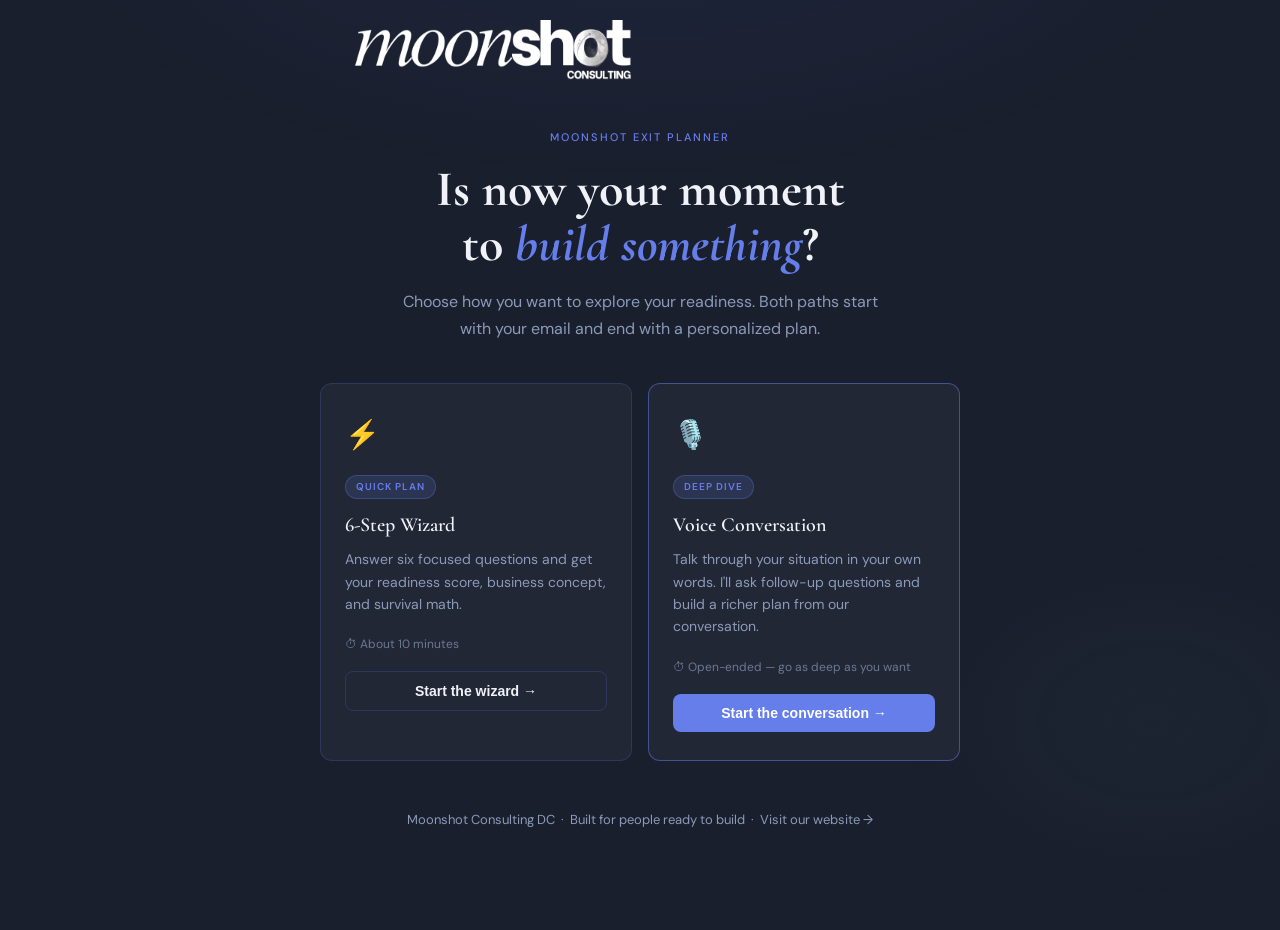
==== exit/index.html @ 17396acf "Add error message for step 5 iFix step 5 Continue blocker: add missing #step5Error elementn exit for" ====
<!DOCTYPE html>
<html lang="en">
<head>
  <meta charset="UTF-8">
  <meta name="viewport" content="width=device-width, initial-scale=1.0">
  <title>Moonshot Exit Planner | Should I Quit My Job and Start a Business?</title>

  <!-- SEO -->
  <meta name="description" content="Not sure if you're ready to leave your job and start a business? The Moonshot Exit Planner gives you a readiness score, a custom business concept, and your survival runway in 6 questions. Free tool by Moonshot Consulting.">
  <meta name="keywords" content="should I quit my job, start a business readiness, leave corporate to start a business, business readiness assessment, quit job calculator, entrepreneurship readiness, fractional consulting, career change to entrepreneur">
  <meta name="author" content="David Oliver, Moonshot Consulting">
  <meta name="robots" content="index, follow">
  <link rel="canonical" href="https://moonshotexitplanner.com">

  <!-- Open Graph -->
  <meta property="og:type" content="website">
  <meta property="og:url" content="https://moonshotexitplanner.com">
  <meta property="og:title" content="Moonshot Exit Planner | Should I Quit My Job and Start a Business?">
  <meta property="og:description" content="Answer 6 honest questions. Get a readiness score, a custom business concept, your runway math, and a clear next move. Free tool by Moonshot Consulting.">
  <meta property="og:image" content="https://moonshotexitplanner.com/assets/MoonshotLogo.webp">
  <meta property="og:site_name" content="Moonshot Consulting">

  <!-- Twitter Card -->
  <meta name="twitter:card" content="summary_large_image">
  <meta name="twitter:site" content="@gomoonshot">
  <meta name="twitter:creator" content="@gomoonshot">
  <meta name="twitter:title" content="Moonshot Exit Planner | Should I Quit My Job and Start a Business?">
  <meta name="twitter:description" content="Answer 6 honest questions. Get a readiness score, a custom business concept, your runway math, and a clear next move.">
  <meta name="twitter:image" content="https://moonshotexitplanner.com/assets/MoonshotLogo.webp">

  <!-- Structured Data -->
  <script type="application/ld+json">
  {
    "@context": "https://schema.org",
    "@type": "WebApplication",
    "name": "Moonshot Exit Planner",
    "description": "A free business readiness assessment tool for career changers and frustrated job seekers considering entrepreneurship.",
    "url": "https://moonshotexitplanner.com",
    "applicationCategory": "BusinessApplication",
    "operatingSystem": "Web",
    "offers": { "@type": "Offer", "price": "0", "priceCurrency": "USD" },
    "author": {
      "@type": "Person",
      "name": "David Oliver",
      "url": "https://moonshotconsultingdc.com",
      "worksFor": { "@type": "Organization", "name": "Moonshot Consulting" }
    }
  }
  </script>

  <link rel="preconnect" href="https://fonts.googleapis.com">
  <link rel="preconnect" href="https://fonts.gstatic.com" crossorigin>
  <link href="https://fonts.googleapis.com/css2?family=Cormorant+Garamond:ital,wght@0,400;0,600;0,700;1,400&family=DM+Sans:wght@300;400;500;600&display=swap" rel="stylesheet">

  <style>
    :root {
      --bg:        #1a1f2e;
      --bg2:       #222736;
      --bg3:       #2a3045;
      --amber:     #667eea;
      --amber-dim: #4f63c8;
      --amber-glow:rgba(102,126,234,0.15);
      --text:      #f0f2f8;
      --muted:     #8b9ab8;
      --border:    rgba(102,126,234,0.2);
      --red:       #e05252;
      --yellow:    #e8a020;
      --green:     #4caf82;
      --radius:    12px;
      --transition:0.35s cubic-bezier(0.4,0,0.2,1);
    }

    *, *::before, *::after { box-sizing: border-box; margin: 0; padding: 0; }
    html { scroll-behavior: smooth; }
    body {
      background: var(--bg);
      color: var(--text);
      font-family: 'DM Sans', sans-serif;
      font-weight: 400;
      line-height: 1.65;
      min-height: 100vh;
      overflow-x: hidden;
    }

    body::before {
      content: '';
      position: fixed;
      inset: 0;
      background:
        radial-gradient(ellipse 80% 50% at 50% -10%, rgba(102,126,234,0.07) 0%, transparent 60%),
        radial-gradient(ellipse 40% 40% at 90% 80%, rgba(76,175,130,0.04) 0%, transparent 50%);
      pointer-events: none;
      z-index: 0;
    }

    .shell {
      position: relative;
      z-index: 1;
      max-width: 680px;
      margin: 0 auto;
      padding: 0 20px 80px;
    }

    /* ── HEADER ── */
    .site-header {
      display: flex;
      align-items: center;
      justify-content: flex-start;
      padding: 20px 0 0;
    }
    .logo-wrap { display: inline-flex; align-items: center; }
    .logo { height: 60px; width: auto; display: block; }
    .logo-fallback {
      font-family: 'Cormorant Garamond', serif;
      font-size: 22px;
      font-weight: 600;
      letter-spacing: 0.08em;
      color: var(--amber);
      text-transform: uppercase;
    }

    /* ── MODE SELECTOR ── */
    .mode-selector {
      padding: 48px 0 0;
      text-align: center;
    }
    .mode-eyebrow {
      font-size: 11px;
      font-weight: 500;
      letter-spacing: 0.18em;
      text-transform: uppercase;
      color: var(--amber);
      margin-bottom: 16px;
    }
    .mode-selector h1 {
      font-family: 'Cormorant Garamond', serif;
      font-size: clamp(34px, 6vw, 50px);
      font-weight: 700;
      line-height: 1.1;
      margin-bottom: 16px;
    }
    .mode-selector h1 em { font-style: italic; color: var(--amber); }
    .mode-sub {
      font-size: 16px;
      color: var(--muted);
      max-width: 480px;
      margin: 0 auto 40px;
      line-height: 1.7;
    }
    .mode-cards {
      display: grid;
      grid-template-columns: 1fr 1fr;
      gap: 16px;
      margin-bottom: 8px;
    }
    @media (max-width: 520px) { .mode-cards { grid-template-columns: 1fr; } }
    .mode-card {
      background: var(--bg2);
      border: 1px solid var(--border);
      border-radius: var(--radius);
      padding: 28px 24px;
      cursor: pointer;
      transition: border-color var(--transition), transform 0.15s;
      text-align: left;
    }
    .mode-card:hover { border-color: var(--amber); transform: translateY(-2px); }
    .mode-card.featured { border-color: rgba(102,126,234,0.5); }
    .mode-icon { font-size: 28px; margin-bottom: 14px; }
    .mode-title {
      font-family: 'Cormorant Garamond', serif;
      font-size: 20px;
      font-weight: 600;
      margin-bottom: 6px;
    }
    .mode-badge {
      display: inline-block;
      font-size: 10px;
      font-weight: 600;
      letter-spacing: 0.1em;
      text-transform: uppercase;
      background: var(--amber-glow);
      color: var(--amber);
      border: 1px solid rgba(102,126,234,0.3);
      padding: 3px 10px;
      border-radius: 20px;
      margin-bottom: 10px;
    }
    .mode-desc { font-size: 14px; color: var(--muted); line-height: 1.6; margin-bottom: 20px; }
    .mode-time { font-size: 12px; color: var(--muted); opacity: 0.7; margin-bottom: 16px; }
    .mode-btn {
      display: inline-block;
      background: var(--amber);
      color: #fff;
      font-weight: 600;
      font-size: 14px;
      padding: 11px 24px;
      border-radius: 8px;
      border: none;
      cursor: pointer;
      transition: background var(--transition);
      width: 100%;
      text-align: center;
    }
    .mode-btn:hover { background: var(--amber-dim); }
    .mode-btn.secondary {
      background: transparent;
      border: 1px solid var(--border);
      color: var(--text);
    }
    .mode-btn.secondary:hover { border-color: var(--amber); background: var(--amber-glow); }

    /* ── PROGRESS ── */
    .progress-wrap { display: none; margin-bottom: 36px; }
    .progress-wrap.visible { display: block; }
    .progress-meta { display: flex; justify-content: space-between; font-size: 12px; color: var(--muted); margin-bottom: 8px; }
    .progress-track { height: 3px; background: var(--border); border-radius: 4px; overflow: hidden; }
    .progress-fill { height: 100%; background: var(--amber); border-radius: 4px; transition: width 0.5s cubic-bezier(0.4,0,0.2,1); }

    /* ── CARDS ── */
    .card {
      background: var(--bg2);
      border: 1px solid var(--border);
      border-radius: var(--radius);
      padding: 36px 40px;
      margin-bottom: 24px;
      display: none;
      animation: fadeUp 0.4s ease forwards;
    }
    .card.visible { display: block; }
    @keyframes fadeUp {
      from { opacity: 0; transform: translateY(18px); }
      to   { opacity: 1; transform: translateY(0); }
    }
    .card-step { font-size: 11px; font-weight: 500; letter-spacing: 0.14em; text-transform: uppercase; color: var(--amber); margin-bottom: 10px; }
    .card h2 { font-family: 'Cormorant Garamond', serif; font-size: 26px; font-weight: 600; line-height: 1.25; margin-bottom: 8px; }
    .card-hint { font-size: 14px; color: var(--muted); margin-bottom: 28px; line-height: 1.6; }

    /* ── FORM ── */
    .field { margin-bottom: 20px; }
    .field label { display: block; font-size: 13px; font-weight: 500; color: var(--muted); margin-bottom: 8px; letter-spacing: 0.02em; }
    .field input, .field textarea, .field select {
      width: 100%; background: var(--bg3); border: 1px solid var(--border); border-radius: 8px;
      color: var(--text); font-family: 'DM Sans', sans-serif; font-size: 15px; padding: 13px 16px;
      outline: none; transition: border-color var(--transition);
    }
    .field input:focus, .field textarea:focus { border-color: var(--amber); }
    .field textarea { min-height: 110px; resize: vertical; line-height: 1.6; }
    .field input::placeholder, .field textarea::placeholder { color: var(--muted); opacity: 0.6; }

    .radio-group { display: flex; flex-direction: column; gap: 10px; }
    .radio-opt {
      display: flex; align-items: center; gap: 12px; background: var(--bg3);
      border: 1px solid var(--border); border-radius: 8px; padding: 14px 16px;
      cursor: pointer; transition: border-color var(--transition), background var(--transition); font-size: 15px;
    }
    .radio-opt:hover { border-color: var(--amber-dim); }
    .radio-opt.selected { border-color: var(--amber); background: var(--amber-glow); }
    .radio-dot { width: 18px; height: 18px; border-radius: 50%; border: 2px solid var(--border); flex-shrink: 0; transition: border-color var(--transition), background var(--transition); position: relative; }
    .radio-opt.selected .radio-dot { border-color: var(--amber); background: var(--amber); }
    .radio-opt.selected .radio-dot::after { content: ''; position: absolute; inset: 3px; background: #060d1a; border-radius: 50%; }

    .check-group { display: flex; flex-direction: column; gap: 10px; }
    .check-opt { display: flex; align-items: center; gap: 12px; background: var(--bg3); border: 1px solid var(--border); border-radius: 8px; padding: 13px 16px; cursor: pointer; transition: border-color var(--transition), background var(--transition); font-size: 15px; }
    .check-opt:hover { border-color: var(--amber-dim); }
    .check-opt.selected { border-color: var(--amber); background: var(--amber-glow); }
    .check-box { width: 18px; height: 18px; border-radius: 4px; border: 2px solid var(--border); flex-shrink: 0; transition: all var(--transition); display: flex; align-items: center; justify-content: center; }
    .check-opt.selected .check-box { border-color: var(--amber); background: var(--amber); }
    .check-opt.selected .check-box::after { content: '✓'; font-size: 11px; color: #060d1a; font-weight: 700; }

    .dollar-wrap { position: relative; }
    .dollar-wrap::before { content: '$'; position: absolute; left: 16px; top: 50%; transform: translateY(-50%); color: var(--amber); font-weight: 500; font-size: 15px; }
    .dollar-wrap input { padding-left: 30px; }

    .runway-display { margin-top: 24px; padding: 20px; border-radius: 10px; border: 1px solid var(--border); background: var(--bg3); text-align: center; display: none; }
    .runway-display.visible { display: block; }
    .runway-months { font-family: 'Cormorant Garamond', serif; font-size: 52px; font-weight: 700; line-height: 1; margin-bottom: 4px; }
    .runway-label { font-size: 13px; color: var(--muted); margin-bottom: 16px; }
    .runway-tier { display: inline-block; font-size: 12px; font-weight: 600; letter-spacing: 0.1em; text-transform: uppercase; padding: 6px 16px; border-radius: 20px; }
    .tier-red   { background: rgba(224,82,82,0.15);  color: var(--red);   border: 1px solid rgba(224,82,82,0.3); }
    .tier-yellow{ background: rgba(232,160,32,0.15); color: var(--yellow);border: 1px solid rgba(232,160,32,0.3);}
    .tier-green { background: rgba(76,175,130,0.15); color: var(--green); border: 1px solid rgba(76,175,130,0.3);}
    .runway-message { margin-top: 12px; font-size: 14px; color: var(--muted); line-height: 1.6; }

    /* ── NAV BUTTONS ── */
    .card-nav { display: flex; justify-content: space-between; align-items: center; margin-top: 32px; gap: 12px; }
    .btn-back { background: transparent; border: 1px solid var(--border); color: var(--muted); font-family: 'DM Sans', sans-serif; font-size: 14px; padding: 12px 24px; border-radius: 8px; cursor: pointer; transition: all var(--transition); }
    .btn-back:hover { border-color: var(--amber-dim); color: var(--text); }
    .btn-next { background: var(--amber); color: #fff; font-family: 'DM Sans', sans-serif; font-weight: 600; font-size: 15px; padding: 13px 32px; border: none; border-radius: 8px; cursor: pointer; transition: background var(--transition), transform 0.15s; flex: 1; max-width: 220px; }
    .btn-next:hover { background: var(--amber-dim); transform: translateY(-1px); }
    .btn-next:disabled { opacity: 0.4; cursor: not-allowed; transform: none; }

    /* ── DEEP DIVE CHAT ── */
    .deep-dive-wrap { display: none; }
    .deep-dive-wrap.visible { display: block; }

    .chat-header {
      background: var(--bg2);
      border: 1px solid var(--border);
      border-radius: var(--radius);
      padding: 24px 32px;
      margin-bottom: 16px;
      display: flex;
      align-items: center;
      gap: 16px;
    }
    .chat-header-icon { font-size: 28px; }
    .chat-header-text h3 { font-family: 'Cormorant Garamond', serif; font-size: 20px; font-weight: 600; margin-bottom: 4px; }
    .chat-header-text p { font-size: 13px; color: var(--muted); }

    /* Safari warning */
    .safari-warning {
      background: rgba(232,160,32,0.1);
      border: 1px solid rgba(232,160,32,0.3);
      border-radius: 8px;
      padding: 12px 16px;
      font-size: 13px;
      color: var(--yellow);
      margin-bottom: 16px;
      display: none;
    }

    .chat-messages {
      background: var(--bg2);
      border: 1px solid var(--border);
      border-radius: var(--radius);
      padding: 24px;
      min-height: 320px;
      max-height: 480px;
      overflow-y: auto;
      margin-bottom: 16px;
      display: flex;
      flex-direction: column;
      gap: 16px;
    }

    .msg {
      display: flex;
      gap: 12px;
      animation: fadeUp 0.3s ease forwards;
    }
    .msg.user { flex-direction: row-reverse; }
    .msg-avatar {
      width: 32px; height: 32px;
      border-radius: 50%;
      background: var(--amber-glow);
      border: 1px solid rgba(102,126,234,0.3);
      display: flex; align-items: center; justify-content: center;
      font-size: 14px;
      flex-shrink: 0;
    }
    .msg.user .msg-avatar { background: var(--bg3); }
    .msg-bubble {
      background: var(--bg3);
      border: 1px solid var(--border);
      border-radius: 12px;
      padding: 12px 16px;
      font-size: 15px;
      line-height: 1.6;
      max-width: 85%;
    }
    .msg.user .msg-bubble {
      background: var(--amber-glow);
      border-color: rgba(102,126,234,0.3);
      text-align: right;
    }

    .typing-indicator {
      display: flex;
      gap: 4px;
      align-items: center;
      padding: 8px 0;
    }
    .typing-dot {
      width: 6px; height: 6px;
      border-radius: 50%;
      background: var(--muted);
      animation: typingBounce 1.2s infinite;
    }
    .typing-dot:nth-child(2) { animation-delay: 0.2s; }
    .typing-dot:nth-child(3) { animation-delay: 0.4s; }
    @keyframes typingBounce {
      0%, 60%, 100% { transform: translateY(0); opacity: 0.4; }
      30% { transform: translateY(-6px); opacity: 1; }
    }

    /* Voice / text input area */
    .chat-input-area {
      background: var(--bg2);
      border: 1px solid var(--border);
      border-radius: var(--radius);
      padding: 20px 24px;
    }

    .voice-controls {
      display: flex;
      flex-direction: column;
      align-items: center;
      gap: 12px;
    }

    .ptt-btn {
      width: 72px; height: 72px;
      border-radius: 50%;
      background: var(--amber);
      border: none;
      cursor: pointer;
      display: flex;
      align-items: center;
      justify-content: center;
      font-size: 28px;
      transition: background var(--transition), transform 0.1s, box-shadow 0.1s;
      box-shadow: 0 4px 20px rgba(102,126,234,0.3);
      user-select: none;
      -webkit-user-select: none;
    }
    .ptt-btn:active, .ptt-btn.recording {
      background: var(--red);
      transform: scale(0.95);
      box-shadow: 0 2px 12px rgba(224,82,82,0.4);
    }
    .ptt-btn:disabled { opacity: 0.4; cursor: not-allowed; }

    .ptt-label {
      font-size: 13px;
      color: var(--muted);
      text-align: center;
    }
    .ptt-label.recording { color: var(--red); }

    .transcript-preview {
      width: 100%;
      font-size: 14px;
      color: var(--muted);
      font-style: italic;
      text-align: center;
      min-height: 20px;
      margin-top: 4px;
    }

    /* Text fallback input */
    .text-input-row {
      display: flex;
      gap: 10px;
      margin-top: 12px;
    }
    .text-input-row textarea {
      flex: 1;
      background: var(--bg3);
      border: 1px solid var(--border);
      border-radius: 8px;
      color: var(--text);
      font-family: 'DM Sans', sans-serif;
      font-size: 14px;
      padding: 12px 14px;
      outline: none;
      resize: none;
      min-height: 48px;
      max-height: 120px;
      transition: border-color var(--transition);
    }
    .text-input-row textarea:focus { border-color: var(--amber); }
    .text-input-row textarea::placeholder { color: var(--muted); opacity: 0.6; }
    .send-btn {
      background: var(--amber);
      color: #fff;
      border: none;
      border-radius: 8px;
      padding: 12px 18px;
      cursor: pointer;
      font-size: 18px;
      transition: background var(--transition);
      align-self: flex-end;
    }
    .send-btn:hover { background: var(--amber-dim); }
    .send-btn:disabled { opacity: 0.4; cursor: not-allowed; }

    .input-toggle {
      text-align: center;
      margin-top: 12px;
    }
    .input-toggle button {
      background: transparent;
      border: none;
      color: var(--muted);
      font-size: 12px;
      cursor: pointer;
      text-decoration: underline;
      font-family: 'DM Sans', sans-serif;
    }
    .input-toggle button:hover { color: var(--amber); }

    /* ── LOADING ── */
    .loading-card { background: var(--bg2); border: 1px solid var(--border); border-radius: var(--radius); padding: 60px 40px; text-align: center; display: none; }
    .loading-card.visible { display: block; }
    .spinner { width: 44px; height: 44px; border: 3px solid var(--border); border-top-color: var(--amber); border-radius: 50%; margin: 0 auto 24px; animation: spin 0.8s linear infinite; }
    @keyframes spin { to { transform: rotate(360deg); } }
    .loading-text { font-family: 'Cormorant Garamond', serif; font-size: 22px; color: var(--muted); margin-bottom: 8px; }
    .loading-sub { font-size: 14px; color: var(--muted); opacity: 0.6; }

    /* ── RESULTS ── */
    .results-card { display: none; animation: fadeUp 0.4s ease forwards; }
    .results-card.visible { display: block; }

    .results-mode-tag {
      display: inline-block;
      font-size: 10px;
      font-weight: 600;
      letter-spacing: 0.12em;
      text-transform: uppercase;
      background: var(--amber-glow);
      color: var(--amber);
      border: 1px solid rgba(102,126,234,0.3);
      padding: 4px 12px;
      border-radius: 20px;
      margin-bottom: 16px;
    }

    .score-section { background: var(--bg2); border: 1px solid var(--border); border-radius: var(--radius); padding: 36px 40px; margin-bottom: 20px; text-align: center; }
    .score-ring { position: relative; width: 140px; height: 140px; margin: 0 auto 20px; }
    .score-ring svg { transform: rotate(-90deg); }
    .score-ring-bg { fill: none; stroke: var(--border); stroke-width: 8; }
    .score-ring-fill { fill: none; stroke: var(--amber); stroke-width: 8; stroke-linecap: round; stroke-dasharray: 351.86; stroke-dashoffset: 351.86; transition: stroke-dashoffset 1.5s cubic-bezier(0.4,0,0.2,1); }
    .score-number { position: absolute; inset: 0; display: flex; flex-direction: column; align-items: center; justify-content: center; }
    .score-val { font-family: 'Cormorant Garamond', serif; font-size: 42px; font-weight: 700; line-height: 1; }
    .score-of { font-size: 12px; color: var(--muted); }
    .score-label { font-family: 'Cormorant Garamond', serif; font-size: 20px; font-weight: 600; margin-bottom: 12px; }
    .score-narrative { font-size: 15px; color: var(--muted); line-height: 1.7; max-width: 480px; margin: 0 auto; }

    /* Deep Dive narrative block */
    .narrative-card {
      background: var(--bg2);
      border: 1px solid var(--border);
      border-radius: var(--radius);
      padding: 32px 40px;
      margin-bottom: 20px;
      display: none;
    }
    .narrative-card.visible { display: block; }
    .narrative-body { font-size: 15px; color: var(--muted); line-height: 1.8; }

    .survival-result { background: var(--bg2); border: 1px solid var(--border); border-radius: var(--radius); padding: 28px 40px; margin-bottom: 20px; }
    .section-tag { font-size: 11px; font-weight: 500; letter-spacing: 0.14em; text-transform: uppercase; color: var(--amber); margin-bottom: 14px; }
    .survival-row { display: flex; align-items: center; gap: 16px; margin-bottom: 12px; }
    .survival-months-big { font-family: 'Cormorant Garamond', serif; font-size: 48px; font-weight: 700; line-height: 1; }
    .survival-details { flex: 1; }
    .survival-tier-badge { display: inline-block; font-size: 11px; font-weight: 600; letter-spacing: 0.1em; text-transform: uppercase; padding: 5px 14px; border-radius: 20px; margin-bottom: 6px; }
    .survival-insight { font-size: 15px; color: var(--muted); line-height: 1.65; margin-top: 12px; }

    .concept-card { background: linear-gradient(135deg, var(--bg2) 0%, rgba(232,160,32,0.05) 100%); border: 1px solid rgba(232,160,32,0.25); border-radius: var(--radius); padding: 32px 40px; margin-bottom: 20px; }
    .concept-name { font-family: 'Cormorant Garamond', serif; font-size: 28px; font-weight: 700; color: var(--amber); margin-bottom: 10px; }
    .concept-rationale { font-size: 15px; color: var(--muted); line-height: 1.7; }

    .steps-card { background: var(--bg2); border: 1px solid var(--border); border-radius: var(--radius); padding: 32px 40px; margin-bottom: 20px; }
    .steps-list { list-style: none; display: flex; flex-direction: column; gap: 16px; margin-top: 16px; }
    .step-item { display: flex; gap: 16px; align-items: flex-start; }
    .step-num { width: 28px; height: 28px; border-radius: 50%; background: var(--amber-glow); border: 1px solid rgba(232,160,32,0.3); color: var(--amber); font-size: 13px; font-weight: 600; display: flex; align-items: center; justify-content: center; flex-shrink: 0; margin-top: 2px; }
    .step-body { flex: 1; }
    .step-title { font-weight: 600; font-size: 15px; margin-bottom: 4px; }
    .step-desc { font-size: 14px; color: var(--muted); line-height: 1.6; }

    .resources-card { background: var(--bg2); border: 1px solid var(--border); border-radius: var(--radius); padding: 32px 40px; margin-bottom: 20px; }
    .resource-list { list-style: none; display: flex; flex-direction: column; gap: 10px; margin-top: 16px; }
    .resource-item { display: flex; align-items: center; gap: 12px; padding: 12px 16px; background: var(--bg3); border-radius: 8px; font-size: 14px; color: var(--text); text-decoration: none; border: 1px solid var(--border); transition: border-color var(--transition); }
    .resource-item:hover { border-color: var(--amber-dim); }
    .resource-arrow { color: var(--amber); font-size: 16px; margin-left: auto; }

    .cta-section { background: var(--bg2); border: 1px solid var(--border); border-radius: var(--radius); padding: 36px 40px; margin-bottom: 20px; text-align: center; }
    .cta-section h3 { font-family: 'Cormorant Garamond', serif; font-size: 24px; font-weight: 600; margin-bottom: 8px; }
    .cta-section p { font-size: 15px; color: var(--muted); margin-bottom: 24px; }
    .cta-grid { display: flex; flex-direction: column; gap: 12px; }
    .cta-primary { display: block; background: var(--amber); color: #fff; font-weight: 600; font-size: 15px; padding: 15px; border-radius: 8px; text-decoration: none; transition: background var(--transition); }
    .cta-primary:hover { background: var(--amber-dim); }
    .cta-secondary { display: block; background: transparent; color: var(--text); font-size: 14px; padding: 13px; border-radius: 8px; text-decoration: none; border: 1px solid var(--border); transition: border-color var(--transition); }
    .cta-secondary:hover { border-color: var(--amber-dim); }

    .share-section { text-align: center; padding: 24px 0 0; }
    .share-btn { background: transparent; border: 1px solid var(--border); color: var(--muted); font-family: 'DM Sans', sans-serif; font-size: 13px; padding: 10px 22px; border-radius: 20px; cursor: pointer; transition: all var(--transition); }
    .share-btn:hover { border-color: var(--amber-dim); color: var(--text); }
    .share-copied { font-size: 13px; color: var(--green); margin-top: 8px; display: none; }

    .error-msg { background: rgba(224,82,82,0.1); border: 1px solid rgba(224,82,82,0.3); border-radius: 8px; padding: 12px 16px; font-size: 14px; color: var(--red); margin-top: 16px; display: none; }
    .error-msg.visible { display: block; }

    .site-footer { text-align: center; padding: 40px 0 20px; font-size: 13px; color: var(--muted); }
    .site-footer a { color: var(--muted); text-decoration: none; }
    .site-footer a:hover { color: var(--amber); }

    @media (max-width: 520px) {
      .card, .score-section, .survival-result, .concept-card, .steps-card, .resources-card, .cta-section, .narrative-card { padding: 28px 22px; }
      .chat-messages { min-height: 260px; max-height: 360px; }
    }
  </style>
</head>
<body>
<div class="shell">

  <!-- HEADER -->
  <header class="site-header">
    <div class="logo-wrap">
      <img src="MoonshotLogo.webp" alt="Moonshot Consulting" class="logo"
        onerror="this.style.display='none'; document.querySelector('.logo-fallback').style.display='block'">
      <span class="logo-fallback" style="display:none;">MOONSHOT</span>
    </div>
  </header>

  <!-- MODE SELECTOR -->
  <section class="mode-selector" id="modeSelector">
    <p class="mode-eyebrow">Moonshot Exit Planner</p>
    <h1>Is now your moment<br>to <em>build something</em>?</h1>
    <p class="mode-sub">Choose how you want to explore your readiness. Both paths start with your email and end with a personalized plan.</p>
    <div class="mode-cards">
      <div class="mode-card" onclick="startWizard()">
        <div class="mode-icon">⚡</div>
        <div class="mode-badge">Quick Plan</div>
        <div class="mode-title">6-Step Wizard</div>
        <div class="mode-desc">Answer six focused questions and get your readiness score, business concept, and survival math.</div>
        <div class="mode-time">⏱ About 10 minutes</div>
        <button class="mode-btn secondary">Start the wizard →</button>
      </div>
      <div class="mode-card featured" onclick="startDeepDive()">
        <div class="mode-icon">🎙️</div>
        <div class="mode-badge">Deep Dive</div>
        <div class="mode-title">Voice Conversation</div>
        <div class="mode-desc">Talk through your situation in your own words. I'll ask follow-up questions and build a richer plan from our conversation.</div>
        <div class="mode-time">⏱ Open-ended — go as deep as you want</div>
        <button class="mode-btn">Start the conversation →</button>
      </div>
    </div>
  </section>

  <!-- EMAIL GATE (shared) -->
  <div class="card" id="emailGate">
    <p class="card-step" id="emailGateLabel">Step 1 of 6</p>
    <h2>Let's start with you.</h2>
    <p class="card-hint">Your results will be sent here. No spam — just your plan.</p>
    <div class="field">
      <label>First name</label>
      <input type="text" id="firstName" placeholder="Your first name" />
    </div>
    <div class="field">
      <label>Email address</label>
      <input type="email" id="emailInput" placeholder="you@email.com" />
    </div>
    <div class="error-msg" id="emailError">Please enter your name and a valid email.</div>
    <div class="card-nav">
      <button class="btn-back" onclick="backToModes()">← Back</button>
      <button class="btn-next" id="emailNext" onclick="afterEmail()">Continue →</button>
    </div>
  </div>

  <!-- WIZARD STEPS -->
  <div class="progress-wrap" id="progressWrap">
    <div class="progress-meta">
      <span id="progressLabel">Step 2 of 6</span>
      <span id="progressPct">16%</span>
    </div>
    <div class="progress-track">
      <div class="progress-fill" id="progressFill" style="width:16%"></div>
    </div>
  </div>

  <div class="card" id="step2">
    <p class="card-step">Step 2 of 6</p>
    <h2>What's really driving this?</h2>
    <p class="card-hint">Be honest with yourself. This shapes everything.</p>
    <div class="radio-group" id="motivationGroup">
      <div class="radio-opt" onclick="selectRadio('motivationGroup', this, 'toward')"><div class="radio-dot"></div>Running <strong style="margin-left:4px">toward</strong> something — I have a real pull toward building</div>
      <div class="radio-opt" onclick="selectRadio('motivationGroup', this, 'from')"><div class="radio-dot"></div>Running <strong style="margin-left:4px">from</strong> something — the job market or my job is broken</div>
      <div class="radio-opt" onclick="selectRadio('motivationGroup', this, 'both')"><div class="radio-dot"></div>Both — I'm done with what I have AND pulled toward something new</div>
      <div class="radio-opt" onclick="selectRadio('motivationGroup', this, 'unsure')"><div class="radio-dot"></div>Honestly not sure yet</div>
    </div>
    <div class="error-msg" id="step2Error">Please select an option.</div>
    <div class="card-nav">
      <button class="btn-back" onclick="goStep(null, 'email')">← Back</button>
      <button class="btn-next" onclick="goStep(2, 3)">Continue →</button>
    </div>
  </div>

  <div class="card" id="step3">
    <p class="card-step">Step 3 of 6</p>
    <h2>What have people actually paid you to do?</h2>
    <p class="card-hint">Think about the last 5 years. Not your job title — what specific things did people or companies pay for that you delivered?</p>
    <div class="field">
      <textarea id="skillsInput" placeholder="e.g. Helped SaaS companies hire their first 10 sales reps. Led product launches. Built and managed remote teams..."></textarea>
    </div>
    <div class="error-msg" id="step3Error">Please describe your skills before continuing.</div>
    <div class="card-nav">
      <button class="btn-back" onclick="goStep(3, 2)">← Back</button>
      <button class="btn-next" onclick="goStep(3, 4)">Continue →</button>
    </div>
  </div>

  <div class="card" id="step4">
    <p class="card-step">Step 4 of 6</p>
    <h2>Have you tested any business ideas?</h2>
    <p class="card-hint">Even a conversation counts. What happened when you put something out there?</p>
    <div class="radio-group" id="validationGroup">
      <div class="radio-opt" onclick="selectRadio('validationGroup', this, 'yes_paid')"><div class="radio-dot"></div>Yes — someone has already paid me or expressed real intent to pay</div>
      <div class="radio-opt" onclick="selectRadio('validationGroup', this, 'yes_interest')"><div class="radio-dot"></div>I've talked to people and gotten strong interest but no money yet</div>
      <div class="radio-opt" onclick="selectRadio('validationGroup', this, 'no_idea')"><div class="radio-dot"></div>I have an idea but haven't tested it yet</div>
      <div class="radio-opt" onclick="selectRadio('validationGroup', this, 'no_idea_yet')"><div class="radio-dot"></div>I don't have a specific idea yet</div>
    </div>
    <div class="field" style="margin-top:16px">
      <label>Tell me more (optional)</label>
      <textarea id="validationDetail" placeholder="What happened? What did you try? What did people say?" style="min-height:80px"></textarea>
    </div>
    <div class="error-msg" id="step4Error">Please select an option.</div>
    <div class="card-nav">
      <button class="btn-back" onclick="goStep(4, 3)">← Back</button>
      <button class="btn-next" onclick="goStep(4, 5)">Continue →</button>
    </div>
  </div>

  <div class="card" id="step5">
    <p class="card-step">Step 5 of 6</p>
    <h2>What are your real constraints?</h2>
    <p class="card-hint">Select everything that applies. This shapes what kind of business actually works for you.</p>
    <div class="check-group" id="constraintGroup">
      <div class="check-opt" onclick="toggleCheck(this, 'remote')"><div class="check-box"></div>I need to work remotely — no in-person client work</div>
      <div class="check-opt" onclick="toggleCheck(this, 'noncompete')"><div class="check-box"></div>I'm under a non-compete or NDA that limits what I can do</div>
      <div class="check-opt" onclick="toggleCheck(this, 'no_calls')"><div class="check-box"></div>I can't do regular client calls (schedule, caregiving, etc.)</div>
      <div class="check-opt" onclick="toggleCheck(this, 'health_insurance')"><div class="check-box"></div>I need health insurance — can't go uninsured while building</div>
      <div class="check-opt" onclick="toggleCheck(this, 'dependents')"><div class="check-box"></div>I have dependents — I can't take big income risks</div>
      <div class="check-opt" onclick="toggleCheck(this, 'none')"><div class="check-box"></div>None of these apply — I have real flexibility</div>
    </div>
    <div class="field" style="margin-top:16px">
      <label>Anything else? (optional)</label>
      <input type="text" id="constraintOther" placeholder="e.g. I need to keep my current job while building..." />
    </div>
    <div class="error-msg" id="step5Error">Please review your selections.</div>
    <div class="card-nav">
      <button class="btn-back" onclick="goStep(5, 4)">← Back</button>
      <button class="btn-next" onclick="goStep(5, 6)">Continue →</button>
    </div>
  </div>

  <div class="card" id="step6">
    <p class="card-step">Step 6 of 6</p>
    <h2>Let's run the numbers.</h2>
    <p class="card-hint">Be real here. Savings you'd actually use to fund a transition — not your emergency fund.</p>
    <div class="field">
      <label>Available savings / funds you'd use to build</label>
      <div class="dollar-wrap"><input type="number" id="savingsInput" placeholder="0" min="0" oninput="calcRunway()" /></div>
    </div>
    <div class="field">
      <label>Your monthly personal expenses (everything)</label>
      <div class="dollar-wrap"><input type="number" id="burnInput" placeholder="0" min="0" oninput="calcRunway()" /></div>
    </div>
    <div class="runway-display" id="runwayDisplay">
      <div class="runway-months" id="runwayMonths">—</div>
      <div class="runway-label">months of runway</div>
      <div class="runway-tier" id="runwayTier"></div>
      <div class="runway-message" id="runwayMessage"></div>
    </div>
    <div class="error-msg" id="step6Error">Please enter both numbers before continuing.</div>
    <div class="card-nav">
      <button class="btn-back" onclick="goStep(6, 5)">← Back</button>
      <button class="btn-next" onclick="runWizardAnalysis()">Build my plan →</button>
    </div>
  </div>

  <!-- DEEP DIVE INTERFACE -->
  <div class="deep-dive-wrap" id="deepDiveWrap">

    <div class="safari-warning" id="safariWarning">
      Voice input isn't available in Safari. You can type your responses below instead.
    </div>

    <div class="chat-header">
      <div class="chat-header-icon">🎙️</div>
      <div class="chat-header-text">
        <h3>Deep Dive Conversation</h3>
        <p>Hold the button to speak. Release to send. I'll guide you through everything.</p>
      </div>
    </div>

    <div class="chat-messages" id="chatMessages"></div>

    <div class="chat-input-area">
      <!-- Voice controls -->
      <div class="voice-controls" id="voiceControls">
        <button class="ptt-btn" id="pttBtn"
          onmousedown="startRecording()" onmouseup="stopRecording()"
          ontouchstart="startRecording(event)" ontouchend="stopRecording(event)">
          🎤
        </button>
        <div class="ptt-label" id="pttLabel">Hold to speak</div>
        <div class="transcript-preview" id="transcriptPreview"></div>
      </div>
      <!-- Text fallback -->
      <div class="text-input-row" id="textInputRow" style="display:none;">
        <textarea id="textInput" placeholder="Type your response..." rows="2"
          onkeydown="if(event.key==='Enter'&&!event.shiftKey){event.preventDefault();sendText();}"></textarea>
        <button class="send-btn" onclick="sendText()" id="sendBtn">→</button>
      </div>
      <div class="input-toggle" id="inputToggle">
        <button onclick="toggleInputMode()">Switch to typing instead</button>
      </div>
    </div>
  </div>

  <!-- LOADING -->
  <div class="loading-card" id="loadingCard">
    <div class="spinner"></div>
    <p class="loading-text">Building your plan...</p>
    <p class="loading-sub">This takes about 20 seconds.</p>
  </div>

  <!-- RESULTS -->
  <div class="results-card" id="resultsCard">
    <div class="score-section">
      <div class="results-mode-tag" id="resultsModeTag">Quick Plan</div>
      <p class="card-step">Your Readiness Score</p>
      <div class="score-ring">
        <svg viewBox="0 0 120 120" width="140" height="140">
          <circle class="score-ring-bg" cx="60" cy="60" r="56"/>
          <circle class="score-ring-fill" id="scoreRingFill" cx="60" cy="60" r="56"/>
        </svg>
        <div class="score-number">
          <span class="score-val" id="scoreVal">—</span>
          <span class="score-of">/100</span>
        </div>
      </div>
      <p class="score-label" id="scoreLabel"></p>
      <p class="score-narrative" id="scoreNarrative"></p>
    </div>

    <!-- Deep Dive only: full narrative -->
    <div class="narrative-card" id="narrativeCard">
      <p class="section-tag">Your Full Story</p>
      <div class="narrative-body" id="narrativeBody"></div>
    </div>

    <div class="survival-result">
      <p class="section-tag">Survival Math</p>
      <div class="survival-row">
        <div class="survival-months-big" id="resultRunwayMonths">—</div>
        <div class="survival-details">
          <div class="survival-tier-badge" id="resultRunwayTier"></div>
          <div style="font-size:13px;color:var(--muted)">months of runway</div>
        </div>
      </div>
      <p class="survival-insight" id="runwayInsight"></p>
    </div>

    <div class="concept-card">
      <p class="section-tag">Your Custom Business Concept</p>
      <p class="concept-name" id="conceptName"></p>
      <p class="concept-rationale" id="conceptRationale"></p>
    </div>

    <div class="steps-card">
      <p class="section-tag">Your Next 3 Steps</p>
      <ul class="steps-list" id="stepsList"></ul>
    </div>

    <div class="resources-card">
      <p class="section-tag">Resources Worth Your Time</p>
      <ul class="resource-list" id="resourceList"></ul>
    </div>

    <div class="cta-section">
      <h3>Ready to go faster?</h3>
      <p>David works directly with people building a consulting or fractional practice. One conversation can save months of guessing.</p>
      <div class="cta-grid">
        <a href="https://calendly.com/moonshotconsultingdc-info/moonshot-introduction" target="_blank" class="cta-primary">Book a free strategy call →</a>
        <a href="https://onebassplayer.github.io/fit" class="cta-secondary">Not sure about leaving? Try the Job Fit Analyzer →</a>
      </div>
    </div>

    <div class="share-section">
      <button class="share-btn" onclick="shareResults()">Share your results</button>
      <p class="share-copied" id="shareCopied">Link copied to clipboard.</p>
    </div>
  </div>

  <footer class="site-footer">
    <a href="https://moonshotconsultingdc.com">Moonshot Consulting DC</a> &nbsp;·&nbsp; Built for people ready to build &nbsp;·&nbsp; <a href="https://moonshotconsultingdc.com">Visit our website →</a>
  </footer>

</div>

<script>
  /* ── CONFIG ── */
  const PROXY_URL       = 'https://moonshot-proxy.onrender.com/v1/messages';
  const APPS_SCRIPT_URL = 'https://script.google.com/macros/s/AKfycbwqt-qIqf6sYHiyuZc6r7URZKC3rnoRv2IuqPeYZWI4n8Tz41ImY4xdQh4840Hp89zf/exec';

  /* ── STATE ── */
  const state = {
    firstName: '', email: '',
    mode: '',  // 'wizard' or 'deepdive'
    motivation: '', skills: '', validation: '', validationDetail: '',
    constraints: [], constraintOther: '',
    savings: 0, burn: 0, runwayMonths: 0, runwayTier: ''
  };

  /* ── SAFARI DETECTION ── */
  const isSafari = /^((?!chrome|android).)*safari/i.test(navigator.userAgent);
  const hasSpeechRecognition = 'webkitSpeechRecognition' in window || 'SpeechRecognition' in window;
  let useVoice = hasSpeechRecognition && !isSafari;

  /* ── MODE SELECTION ── */
  function startWizard() {
    state.mode = 'wizard';
    document.getElementById('modeSelector').style.display = 'none';
    document.getElementById('emailGateLabel').textContent = 'Step 1 of 6';
    document.getElementById('emailGate').classList.add('visible');
    window.scrollTo({ top: 0, behavior: 'smooth' });
  }

  function startDeepDive() {
    state.mode = 'deepdive';
    document.getElementById('modeSelector').style.display = 'none';
    document.getElementById('emailGateLabel').textContent = 'Before we begin';
    document.getElementById('emailGate').classList.add('visible');
    window.scrollTo({ top: 0, behavior: 'smooth' });
  }

  function backToModes() {
    document.getElementById('emailGate').classList.remove('visible');
    document.getElementById('modeSelector').style.display = '';
    window.scrollTo({ top: 0, behavior: 'smooth' });
  }

  function afterEmail() {
    const name  = document.getElementById('firstName').value.trim();
    const email = document.getElementById('emailInput').value.trim();
    if (!name || !email || !email.includes('@')) {
      document.getElementById('emailError').classList.add('visible');
      return;
    }
    document.getElementById('emailError').classList.remove('visible');
    state.firstName = name;
    state.email     = email;
    captureEmail();

    document.getElementById('emailGate').classList.remove('visible');

    if (state.mode === 'wizard') {
      document.getElementById('progressWrap').classList.add('visible');
      showWizardStep(2);
    } else {
      initDeepDive();
    }
  }

  /* ── WIZARD ── */
  let currentStep = 1;
  const selectedConstraints = new Set();

  function showWizardStep(n) {
    [2,3,4,5,6].forEach(i => document.getElementById('step'+i).classList.remove('visible'));
    if (n >= 2 && n <= 6) {
      document.getElementById('step'+n).classList.add('visible');
      const pct = Math.round(((n-1)/6)*100);
      document.getElementById('progressFill').style.width = pct+'%';
      document.getElementById('progressLabel').textContent = 'Step '+n+' of 6';
      document.getElementById('progressPct').textContent = pct+'%';
    }
    currentStep = n;
    window.scrollTo({ top: 0, behavior: 'smooth' });
  }

  function goStep(from, to) {
    if (to === 'email') {
      [2,3,4,5,6].forEach(i => document.getElementById('step'+i).classList.remove('visible'));
      document.getElementById('progressWrap').classList.remove('visible');
      document.getElementById('emailGate').classList.add('visible');
      return;
    }
    if (from && !validateWizardStep(from)) return;
    showWizardStep(to);
  }

  function validateWizardStep(n) {
    const errId = 'step'+n+'Error';
    document.getElementById(errId).classList.remove('visible');
    if (n===2 && !state.motivation) { document.getElementById(errId).classList.add('visible'); return false; }
    if (n===3) {
      const s = document.getElementById('skillsInput').value.trim();
      if (s.length < 20) { document.getElementById(errId).classList.add('visible'); return false; }
      state.skills = s;
    }
    if (n===4) {
      if (!state.validation) { document.getElementById(errId).classList.add('visible'); return false; }
      state.validationDetail = document.getElementById('validationDetail').value.trim();
    }
    if (n===5) { state.constraintOther = document.getElementById('constraintOther').value.trim(); }
    if (n===6) {
      const s = parseFloat(document.getElementById('savingsInput').value);
      const b = parseFloat(document.getElementById('burnInput').value);
      if (!s || !b || s<=0 || b<=0) { document.getElementById(errId).classList.add('visible'); return false; }
      state.savings = s; state.burn = b;
      state.runwayMonths = Math.floor(s/b);
      state.runwayTier   = getTier(state.runwayMonths);
    }
    return true;
  }

  function selectRadio(groupId, el, value) {
    document.querySelectorAll('#'+groupId+' .radio-opt').forEach(o => o.classList.remove('selected'));
    el.classList.add('selected');
    if (groupId === 'motivationGroup') state.motivation = value;
    if (groupId === 'validationGroup') state.validation = value;
  }

  function toggleCheck(el, value) {
    if (value === 'none') {
      document.querySelectorAll('#constraintGroup .check-opt').forEach(o => o.classList.remove('selected'));
      selectedConstraints.clear();
      el.classList.add('selected');
      selectedConstraints.add('none');
    } else {
      document.querySelectorAll('#constraintGroup .check-opt[onclick*="none"]').forEach(o => o.classList.remove('selected'));
      selectedConstraints.delete('none');
      if (selectedConstraints.has(value)) { selectedConstraints.delete(value); el.classList.remove('selected'); }
      else { selectedConstraints.add(value); el.classList.add('selected'); }
    }
    state.constraints = [...selectedConstraints];
  }

  function getTier(months) {
    if (months <= 8)  return 'red';
    if (months <= 15) return 'yellow';
    return 'green';
  }

  function calcRunway() {
    const s = parseFloat(document.getElementById('savingsInput').value);
    const b = parseFloat(document.getElementById('burnInput').value);
    if (!s || !b || s<=0 || b<=0) { document.getElementById('runwayDisplay').classList.remove('visible'); return; }
    const months = Math.floor(s/b);
    const tier   = getTier(months);
    const msgs   = { red: "Your runway is tight. That doesn't mean don't go — it means go differently.", yellow: "You have enough to test, not enough to fail slowly. Speed and focus matter more than anything.", green: "You have real runway. The question is how to use it." };
    const labels = { red: '⚠ Tight Runway', yellow: '~ Proceed with Focus', green: '✓ Strong Runway' };
    document.getElementById('runwayMonths').textContent = months;
    document.getElementById('runwayTier').textContent   = labels[tier];
    document.getElementById('runwayTier').className = 'runway-tier tier-'+tier;
    document.getElementById('runwayMessage').textContent = msgs[tier];
    document.getElementById('runwayDisplay').classList.add('visible');
    state.savings = s; state.burn = b; state.runwayMonths = months; state.runwayTier = tier;
  }

  /* ── DEEP DIVE ── */
  let chatHistory = [];
  let recognition = null;
  let isRecording = false;
  let inputMode   = 'voice'; // 'voice' or 'text'
  let deepDiveComplete = false;
  let ddSavings = 0, ddBurn = 0;

  function initDeepDive() {
    document.getElementById('deepDiveWrap').classList.add('visible');
    if (isSafari || !hasSpeechRecognition) {
      document.getElementById('safariWarning').style.display = 'block';
      switchToText();
    }
    window.scrollTo({ top: 0, behavior: 'smooth' });

    const opening = `Hi ${state.firstName}! I'm really glad you're here — this takes a bit of courage, and I want to make sure we use your time well. I'm going to ask you a few questions to understand where you are, and I'll follow the conversation wherever it needs to go.

Let's start with the most important one: **What's pulling you toward this?** Are you running toward something you want to build, running from a job or market that isn't working for you, or honestly a bit of both?`;

    addMessage('assistant', opening);
    chatHistory.push({ role: 'assistant', content: opening });
  }

  function addMessage(role, text) {
    const container = document.getElementById('chatMessages');
    const div = document.createElement('div');
    div.className = 'msg ' + (role === 'user' ? 'user' : '');
    div.innerHTML = `
      <div class="msg-avatar">${role === 'user' ? '👤' : '🌙'}</div>
      <div class="msg-bubble">${text.replace(/\*\*(.*?)\*\*/g, '<strong>$1</strong>').replace(/\n/g, '<br>')}</div>`;
    container.appendChild(div);
    container.scrollTop = container.scrollHeight;
  }

  function showTyping() {
    const container = document.getElementById('chatMessages');
    const div = document.createElement('div');
    div.className = 'msg';
    div.id = 'typingIndicator';
    div.innerHTML = `<div class="msg-avatar">🌙</div><div class="msg-bubble"><div class="typing-indicator"><div class="typing-dot"></div><div class="typing-dot"></div><div class="typing-dot"></div></div></div>`;
    container.appendChild(div);
    container.scrollTop = container.scrollHeight;
  }

  function removeTyping() {
    const t = document.getElementById('typingIndicator');
    if (t) t.remove();
  }

  function toggleInputMode() {
    if (inputMode === 'voice') switchToText();
    else switchToVoice();
  }

  function switchToText() {
    inputMode = 'text';
    document.getElementById('voiceControls').style.display = 'none';
    document.getElementById('textInputRow').style.display  = 'flex';
    document.getElementById('inputToggle').querySelector('button').textContent = 'Switch to voice instead';
  }

  function switchToVoice() {
    if (!hasSpeechRecognition || isSafari) return;
    inputMode = 'voice';
    document.getElementById('voiceControls').style.display = 'flex';
    document.getElementById('textInputRow').style.display  = 'none';
    document.getElementById('inputToggle').querySelector('button').textContent = 'Switch to typing instead';
  }

  function sendText() {
    const ta  = document.getElementById('textInput');
    const txt = ta.value.trim();
    if (!txt) return;
    ta.value = '';
    processUserInput(txt);
  }

  /* ── SPEECH RECOGNITION ── */
  function startRecording(e) {
    if (e) e.preventDefault();
    if (isRecording || deepDiveComplete) return;
    const SpeechRecognition = window.SpeechRecognition || window.webkitSpeechRecognition;
    if (!SpeechRecognition) return;

    recognition = new SpeechRecognition();
    recognition.continuous    = true;
    recognition.interimResults = true;
    recognition.lang           = 'en-US';

    recognition.onresult = (event) => {
      let interim = '';
      let final   = '';
      for (let i = event.resultIndex; i < event.results.length; i++) {
        if (event.results[i].isFinal) final   += event.results[i][0].transcript;
        else                          interim += event.results[i][0].transcript;
      }
      document.getElementById('transcriptPreview').textContent = final || interim;
    };

    recognition.start();
    isRecording = true;
    document.getElementById('pttBtn').classList.add('recording');
    document.getElementById('pttLabel').textContent = 'Listening... release to send';
    document.getElementById('pttLabel').classList.add('recording');
    document.getElementById('transcriptPreview').textContent = '';
  }

  function stopRecording(e) {
    if (e) e.preventDefault();
    if (!isRecording || !recognition) return;

    recognition.onend = () => {
      const txt = document.getElementById('transcriptPreview').textContent.trim();
      document.getElementById('transcriptPreview').textContent = '';
      document.getElementById('pttBtn').classList.remove('recording');
      document.getElementById('pttLabel').textContent = 'Hold to speak';
      document.getElementById('pttLabel').classList.remove('recording');
      if (txt) processUserInput(txt);
    };

    recognition.stop();
    isRecording = false;
  }

  /* ── CONVERSATION ENGINE ── */
  async function processUserInput(userText) {
    if (deepDiveComplete) return;

    addMessage('user', userText);
    chatHistory.push({ role: 'user', content: userText });

    document.getElementById('pttBtn') && (document.getElementById('pttBtn').disabled = true);
    document.getElementById('sendBtn') && (document.getElementById('sendBtn').disabled = true);

    showTyping();

    const systemPrompt = `You are a warm, encouraging business advisor conducting a conversational interview to assess whether someone is ready to leave their job and start a business. You work for Moonshot Consulting, run by David Oliver.

Your job:
1. Ask probing follow-up questions based on what they say — don't just move to the next topic mechanically
2. Be warm and human — acknowledge emotions, validate what they share, but stay focused on getting real information
3. Gather: motivation (running toward/from/both), specific skills they've been paid for, market validation status, real constraints (remote only, non-compete, health insurance, dependents), financial runway (savings and monthly burn)
4. When you have enough information across all these areas (minimum 4-5 exchanges), say EXACTLY: "I think I have what I need — let me build your plan." and then output a JSON block.

The JSON must be wrapped in <PLAN> tags and contain:
{
  "readiness_score": integer 0-100,
  "readiness_label": string,
  "narrative": string (3-4 paragraphs, richer and more personal than a wizard result),
  "business_concept": string,
  "business_concept_rationale": string,
  "savings": number (extract from conversation, 0 if not mentioned),
  "burn": number (monthly expenses, 0 if not mentioned),
  "next_steps": [{"title": string, "description": string}, x3],
  "resources": [{"title": string, "url": string, "description": string}, x3],
  "runway_insight": string
}

Scoring: validation(yes_paid=+30, yes_interest=+15, no_idea=+5, none=0) + motivation(toward=+15, both=+10, from=+5, unsure=0) + runway(green=+20, yellow=+10, red=0) + skills specificity(high=+20, low=+5) + constraints(none=+5, many=-10) + base 10.

User's name: ${state.firstName}

Do NOT output the JSON until you explicitly say "I think I have what I need — let me build your plan." Keep responses conversational, 2-4 sentences max unless asked for more. Ask one follow-up question at a time.`;

    try {
      const response = await fetch(PROXY_URL, {
        method: 'POST',
        headers: { 'Content-Type': 'application/json' },
        body: JSON.stringify({
          model: 'claude-sonnet-4-20250514',
          max_tokens: 1200,
          system: systemPrompt,
          messages: chatHistory
        })
      });

      const data = await response.json();
      const reply = data.content?.[0]?.text || '';
      removeTyping();

      if (reply.includes('<PLAN>')) {
        deepDiveComplete = true;
        const closingText = reply.split('<PLAN>')[0].trim();
        if (closingText) addMessage('assistant', closingText);
        chatHistory.push({ role: 'assistant', content: closingText || "I think I have what I need — let me build your plan." });

        const jsonStr = reply.split('<PLAN>')[1].split('</PLAN>')[0].trim();
        const result  = JSON.parse(jsonStr.replace(/```json|```/g,'').trim());

        // Extract runway from conversation
        if (result.savings) { state.savings = result.savings; state.burn = result.burn || 0; state.runwayMonths = result.burn > 0 ? Math.floor(result.savings/result.burn) : 0; state.runwayTier = getTier(state.runwayMonths); }

        document.getElementById('deepDiveWrap').classList.remove('visible');
        document.getElementById('loadingCard').classList.add('visible');
        setTimeout(() => {
          document.getElementById('loadingCard').classList.remove('visible');
          document.getElementById('resultsModeTag').textContent = 'Deep Dive';
          document.getElementById('narrativeCard').classList.add('visible');
          document.getElementById('narrativeBody').innerHTML = result.narrative.replace(/\n/g, '<br><br>');
          renderResults(result);
        }, 1500);

      } else {
        addMessage('assistant', reply);
        chatHistory.push({ role: 'assistant', content: reply });
        document.getElementById('pttBtn') && (document.getElementById('pttBtn').disabled = false);
        document.getElementById('sendBtn') && (document.getElementById('sendBtn').disabled = false);
      }

    } catch(err) {
      removeTyping();
      addMessage('assistant', "Something went wrong on my end. Please try again.");
      document.getElementById('pttBtn') && (document.getElementById('pttBtn').disabled = false);
      document.getElementById('sendBtn') && (document.getElementById('sendBtn').disabled = false);
    }
  }

  /* ── WIZARD ANALYSIS ── */
  async function runWizardAnalysis() {
    if (!validateWizardStep(6)) return;
    [2,3,4,5,6].forEach(i => document.getElementById('step'+i).classList.remove('visible'));
    document.getElementById('progressWrap').classList.remove('visible');
    document.getElementById('loadingCard').classList.add('visible');

    const constraintLabels = { remote: 'needs remote-only work', noncompete: 'under a non-compete or NDA', no_calls: "can't do regular client calls", health_insurance: 'needs health insurance from day one', dependents: "has dependents and can't take major income risks", none: 'has full flexibility' };
    const constraintText = state.constraints.length ? state.constraints.map(c => constraintLabels[c]||c).join(', ') : 'no specific constraints mentioned';
    const motivationMap  = { toward: 'running toward something', from: 'running from something', both: 'both running toward and away', unsure: 'not yet sure of direction' };
    const validationMap  = { yes_paid: 'has already received payment', yes_interest: 'has strong interest but no money yet', no_idea: 'has an idea but not tested', no_idea_yet: 'does not have a specific idea' };

    const prompt = `You are a business advisor. User profile:
Name: ${state.firstName}, Motivation: ${motivationMap[state.motivation]||state.motivation}, Skills: ${state.skills}, Validation: ${validationMap[state.validation]||state.validation}, Validation detail: ${state.validationDetail||'none'}, Constraints: ${constraintText}, Additional: ${state.constraintOther||'none'}, Savings: $${state.savings.toLocaleString()}, Monthly burn: $${state.burn.toLocaleString()}, Runway: ${state.runwayMonths} months (${state.runwayTier}).

Return ONLY valid JSON:
{"readiness_score":integer,"readiness_label":string,"narrative":string,"business_concept":string,"business_concept_rationale":string,"next_steps":[{"title":string,"description":string},{"title":string,"description":string},{"title":string,"description":string}],"resources":[{"title":string,"url":string,"description":string},{"title":string,"url":string,"description":string},{"title":string,"url":string,"description":string}],"runway_insight":string}

Scoring: validation(yes_paid=+30,yes_interest=+15,no_idea=+5,none=0)+motivation(toward=+15,both=+10,from=+5,unsure=0)+runway(green=+20,yellow=+10,red=0)+skills(specific=+20,vague=+5)+constraints(none=+5,many=-10)+base 10. Be honest.`;

    try {
      const response = await fetch(PROXY_URL, {
        method: 'POST', headers: { 'Content-Type': 'application/json' },
        body: JSON.stringify({ model: 'claude-sonnet-4-20250514', max_tokens: 1500, messages: [{ role: 'user', content: prompt }] })
      });
      const data   = await response.json();
      const raw    = data.content?.[0]?.text || '';
      const result = JSON.parse(raw.replace(/```json|```/g,'').trim());
      document.getElementById('loadingCard').classList.remove('visible');
      document.getElementById('resultsModeTag').textContent = 'Quick Plan';
      renderResults(result);
    } catch(err) {
      document.getElementById('loadingCard').classList.remove('visible');
      document.getElementById('step6').classList.add('visible');
      document.getElementById('progressWrap').classList.add('visible');
      document.getElementById('step6Error').classList.add('visible');
      document.getElementById('step6Error').textContent = 'Something went wrong. Please try again.';
    }
  }

  /* ── RENDER RESULTS ── */
  function renderResults(r) {
    const score = Math.min(100, Math.max(0, r.readiness_score));
    const circumference = 2 * Math.PI * 56;
    const offset = circumference - (score/100)*circumference;
    document.getElementById('scoreVal').textContent       = score;
    document.getElementById('scoreLabel').textContent     = r.readiness_label || '';
    document.getElementById('scoreNarrative').textContent = r.narrative?.split('\n')[0] || r.narrative || '';
    setTimeout(() => { document.getElementById('scoreRingFill').style.strokeDashoffset = offset; }, 200);
    const ringEl = document.getElementById('scoreRingFill');
    if (score >= 70) ringEl.style.stroke = 'var(--green)';
    else if (score >= 45) ringEl.style.stroke = 'var(--amber)';
    else ringEl.style.stroke = 'var(--red)';

    const tierLabels = { red: '⚠ Tight Runway', yellow: '~ Proceed with Focus', green: '✓ Strong Runway' };
    document.getElementById('resultRunwayMonths').textContent = state.runwayMonths || '—';
    const tierBadge = document.getElementById('resultRunwayTier');
    tierBadge.textContent = tierLabels[state.runwayTier] || (state.runwayMonths ? tierLabels[getTier(state.runwayMonths)] : '—');
    tierBadge.className   = 'survival-tier-badge tier-'+(state.runwayTier||'yellow');
    document.getElementById('runwayInsight').textContent = r.runway_insight || '';

    document.getElementById('conceptName').textContent      = r.business_concept || '';
    document.getElementById('conceptRationale').textContent = r.business_concept_rationale || '';

    const stepsList = document.getElementById('stepsList');
    stepsList.innerHTML = '';
    (r.next_steps||[]).forEach((s,i) => {
      const li = document.createElement('li');
      li.className = 'step-item';
      li.innerHTML = `<div class="step-num">${i+1}</div><div class="step-body"><div class="step-title">${s.title}</div><div class="step-desc">${s.description}</div></div>`;
      stepsList.appendChild(li);
    });

    const resList = document.getElementById('resourceList');
    resList.innerHTML = '';
    (r.resources||[]).forEach(res => {
      const li = document.createElement('li');
      li.innerHTML = `<a href="${res.url}" target="_blank" class="resource-item"><span><strong>${res.title}</strong><br><span style="color:var(--muted);font-size:13px">${res.description}</span></span><span class="resource-arrow">↗</span></a>`;
      resList.appendChild(li);
    });

    document.getElementById('resultsCard').classList.add('visible');
    window.scrollTo({ top: 0, behavior: 'smooth' });
  }

  /* ── LEAD CAPTURE ── */
  async function captureEmail() {
    if (!APPS_SCRIPT_URL || APPS_SCRIPT_URL === 'YOUR_APPS_SCRIPT_WEBHOOK_URL') return;
    try {
      await fetch(APPS_SCRIPT_URL, {
        method: 'POST', mode: 'no-cors',
        headers: { 'Content-Type': 'application/json' },
        body: JSON.stringify({ firstName: state.firstName, email: state.email, mode: state.mode, timestamp: new Date().toISOString(), source: 'exit-planner' })
      });
    } catch(e) {}
  }

  /* ── SHARE ── */
  function shareResults() {
    const url = window.location.href.split('?')[0];
    navigator.clipboard.writeText(url).then(() => {
      const el = document.getElementById('shareCopied');
      el.style.display = 'block';
      setTimeout(() => { el.style.display = 'none'; }, 3000);
    });
  }
</script>
</body>
</html>
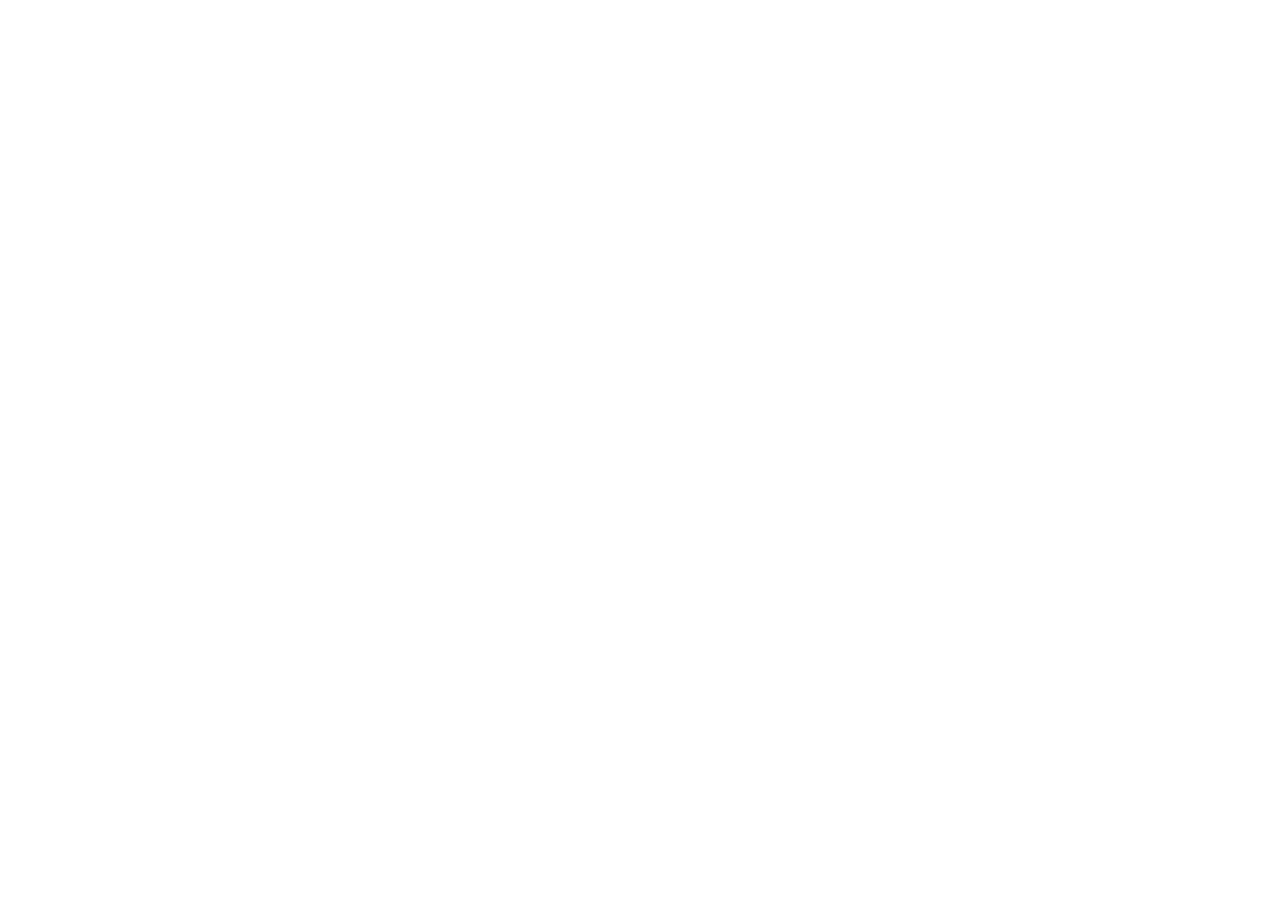
==== commit d2cefb59: "Point Exit Planner GitHub Pages landing at Stripe $49. Remove free wizard generate." ====
--- a/exit/index.html
+++ b/exit/index.html
@@ -2,1369 +2,11 @@
 <html lang="en">
 <head>
   <meta charset="UTF-8">
-  <meta name="viewport" content="width=device-width, initial-scale=1.0">
-  <title>Moonshot Exit Planner | Should I Quit My Job and Start a Business?</title>
-
-  <!-- SEO -->
-  <meta name="description" content="Not sure if you're ready to leave your job and start a business? The Moonshot Exit Planner gives you a readiness score, a custom business concept, and your survival runway in 6 questions. Free tool by Moonshot Consulting.">
-  <meta name="keywords" content="should I quit my job, start a business readiness, leave corporate to start a business, business readiness assessment, quit job calculator, entrepreneurship readiness, fractional consulting, career change to entrepreneur">
-  <meta name="author" content="David Oliver, Moonshot Consulting">
-  <meta name="robots" content="index, follow">
+  <meta http-equiv="refresh" content="0;url=https://buy.stripe.com/28EcN5c7J9Iz5491WxdfG03">
+  <title>Moonshot Exit Planner</title>
   <link rel="canonical" href="https://moonshotexitplanner.com">
-
-  <!-- Open Graph -->
-  <meta property="og:type" content="website">
-  <meta property="og:url" content="https://moonshotexitplanner.com">
-  <meta property="og:title" content="Moonshot Exit Planner | Should I Quit My Job and Start a Business?">
-  <meta property="og:description" content="Answer 6 honest questions. Get a readiness score, a custom business concept, your runway math, and a clear next move. Free tool by Moonshot Consulting.">
-  <meta property="og:image" content="https://moonshotexitplanner.com/assets/MoonshotLogo.webp">
-  <meta property="og:site_name" content="Moonshot Consulting">
-
-  <!-- Twitter Card -->
-  <meta name="twitter:card" content="summary_large_image">
-  <meta name="twitter:site" content="@gomoonshot">
-  <meta name="twitter:creator" content="@gomoonshot">
-  <meta name="twitter:title" content="Moonshot Exit Planner | Should I Quit My Job and Start a Business?">
-  <meta name="twitter:description" content="Answer 6 honest questions. Get a readiness score, a custom business concept, your runway math, and a clear next move.">
-  <meta name="twitter:image" content="https://moonshotexitplanner.com/assets/MoonshotLogo.webp">
-
-  <!-- Structured Data -->
-  <script type="application/ld+json">
-  {
-    "@context": "https://schema.org",
-    "@type": "WebApplication",
-    "name": "Moonshot Exit Planner",
-    "description": "A free business readiness assessment tool for career changers and frustrated job seekers considering entrepreneurship.",
-    "url": "https://moonshotexitplanner.com",
-    "applicationCategory": "BusinessApplication",
-    "operatingSystem": "Web",
-    "offers": { "@type": "Offer", "price": "0", "priceCurrency": "USD" },
-    "author": {
-      "@type": "Person",
-      "name": "David Oliver",
-      "url": "https://moonshotconsultingdc.com",
-      "worksFor": { "@type": "Organization", "name": "Moonshot Consulting" }
-    }
-  }
-  </script>
-
-  <link rel="preconnect" href="https://fonts.googleapis.com">
-  <link rel="preconnect" href="https://fonts.gstatic.com" crossorigin>
-  <link href="https://fonts.googleapis.com/css2?family=Cormorant+Garamond:ital,wght@0,400;0,600;0,700;1,400&family=DM+Sans:wght@300;400;500;600&display=swap" rel="stylesheet">
-
-  <style>
-    :root {
-      --bg:        #1a1f2e;
-      --bg2:       #222736;
-      --bg3:       #2a3045;
-      --amber:     #667eea;
-      --amber-dim: #4f63c8;
-      --amber-glow:rgba(102,126,234,0.15);
-      --text:      #f0f2f8;
-      --muted:     #8b9ab8;
-      --border:    rgba(102,126,234,0.2);
-      --red:       #e05252;
-      --yellow:    #e8a020;
-      --green:     #4caf82;
-      --radius:    12px;
-      --transition:0.35s cubic-bezier(0.4,0,0.2,1);
-    }
-
-    *, *::before, *::after { box-sizing: border-box; margin: 0; padding: 0; }
-    html { scroll-behavior: smooth; }
-    body {
-      background: var(--bg);
-      color: var(--text);
-      font-family: 'DM Sans', sans-serif;
-      font-weight: 400;
-      line-height: 1.65;
-      min-height: 100vh;
-      overflow-x: hidden;
-    }
-
-    body::before {
-      content: '';
-      position: fixed;
-      inset: 0;
-      background:
-        radial-gradient(ellipse 80% 50% at 50% -10%, rgba(102,126,234,0.07) 0%, transparent 60%),
-        radial-gradient(ellipse 40% 40% at 90% 80%, rgba(76,175,130,0.04) 0%, transparent 50%);
-      pointer-events: none;
-      z-index: 0;
-    }
-
-    .shell {
-      position: relative;
-      z-index: 1;
-      max-width: 680px;
-      margin: 0 auto;
-      padding: 0 20px 80px;
-    }
-
-    /* ── HEADER ── */
-    .site-header {
-      display: flex;
-      align-items: center;
-      justify-content: flex-start;
-      padding: 20px 0 0;
-    }
-    .logo-wrap { display: inline-flex; align-items: center; }
-    .logo { height: 60px; width: auto; display: block; }
-    .logo-fallback {
-      font-family: 'Cormorant Garamond', serif;
-      font-size: 22px;
-      font-weight: 600;
-      letter-spacing: 0.08em;
-      color: var(--amber);
-      text-transform: uppercase;
-    }
-
-    /* ── MODE SELECTOR ── */
-    .mode-selector {
-      padding: 48px 0 0;
-      text-align: center;
-    }
-    .mode-eyebrow {
-      font-size: 11px;
-      font-weight: 500;
-      letter-spacing: 0.18em;
-      text-transform: uppercase;
-      color: var(--amber);
-      margin-bottom: 16px;
-    }
-    .mode-selector h1 {
-      font-family: 'Cormorant Garamond', serif;
-      font-size: clamp(34px, 6vw, 50px);
-      font-weight: 700;
-      line-height: 1.1;
-      margin-bottom: 16px;
-    }
-    .mode-selector h1 em { font-style: italic; color: var(--amber); }
-    .mode-sub {
-      font-size: 16px;
-      color: var(--muted);
-      max-width: 480px;
-      margin: 0 auto 40px;
-      line-height: 1.7;
-    }
-    .mode-cards {
-      display: grid;
-      grid-template-columns: 1fr 1fr;
-      gap: 16px;
-      margin-bottom: 8px;
-    }
-    @media (max-width: 520px) { .mode-cards { grid-template-columns: 1fr; } }
-    .mode-card {
-      background: var(--bg2);
-      border: 1px solid var(--border);
-      border-radius: var(--radius);
-      padding: 28px 24px;
-      cursor: pointer;
-      transition: border-color var(--transition), transform 0.15s;
-      text-align: left;
-    }
-    .mode-card:hover { border-color: var(--amber); transform: translateY(-2px); }
-    .mode-card.featured { border-color: rgba(102,126,234,0.5); }
-    .mode-icon { font-size: 28px; margin-bottom: 14px; }
-    .mode-title {
-      font-family: 'Cormorant Garamond', serif;
-      font-size: 20px;
-      font-weight: 600;
-      margin-bottom: 6px;
-    }
-    .mode-badge {
-      display: inline-block;
-      font-size: 10px;
-      font-weight: 600;
-      letter-spacing: 0.1em;
-      text-transform: uppercase;
-      background: var(--amber-glow);
-      color: var(--amber);
-      border: 1px solid rgba(102,126,234,0.3);
-      padding: 3px 10px;
-      border-radius: 20px;
-      margin-bottom: 10px;
-    }
-    .mode-desc { font-size: 14px; color: var(--muted); line-height: 1.6; margin-bottom: 20px; }
-    .mode-time { font-size: 12px; color: var(--muted); opacity: 0.7; margin-bottom: 16px; }
-    .mode-btn {
-      display: inline-block;
-      background: var(--amber);
-      color: #fff;
-      font-weight: 600;
-      font-size: 14px;
-      padding: 11px 24px;
-      border-radius: 8px;
-      border: none;
-      cursor: pointer;
-      transition: background var(--transition);
-      width: 100%;
-      text-align: center;
-    }
-    .mode-btn:hover { background: var(--amber-dim); }
-    .mode-btn.secondary {
-      background: transparent;
-      border: 1px solid var(--border);
-      color: var(--text);
-    }
-    .mode-btn.secondary:hover { border-color: var(--amber); background: var(--amber-glow); }
-
-    /* ── PROGRESS ── */
-    .progress-wrap { display: none; margin-bottom: 36px; }
-    .progress-wrap.visible { display: block; }
-    .progress-meta { display: flex; justify-content: space-between; font-size: 12px; color: var(--muted); margin-bottom: 8px; }
-    .progress-track { height: 3px; background: var(--border); border-radius: 4px; overflow: hidden; }
-    .progress-fill { height: 100%; background: var(--amber); border-radius: 4px; transition: width 0.5s cubic-bezier(0.4,0,0.2,1); }
-
-    /* ── CARDS ── */
-    .card {
-      background: var(--bg2);
-      border: 1px solid var(--border);
-      border-radius: var(--radius);
-      padding: 36px 40px;
-      margin-bottom: 24px;
-      display: none;
-      animation: fadeUp 0.4s ease forwards;
-    }
-    .card.visible { display: block; }
-    @keyframes fadeUp {
-      from { opacity: 0; transform: translateY(18px); }
-      to   { opacity: 1; transform: translateY(0); }
-    }
-    .card-step { font-size: 11px; font-weight: 500; letter-spacing: 0.14em; text-transform: uppercase; color: var(--amber); margin-bottom: 10px; }
-    .card h2 { font-family: 'Cormorant Garamond', serif; font-size: 26px; font-weight: 600; line-height: 1.25; margin-bottom: 8px; }
-    .card-hint { font-size: 14px; color: var(--muted); margin-bottom: 28px; line-height: 1.6; }
-
-    /* ── FORM ── */
-    .field { margin-bottom: 20px; }
-    .field label { display: block; font-size: 13px; font-weight: 500; color: var(--muted); margin-bottom: 8px; letter-spacing: 0.02em; }
-    .field input, .field textarea, .field select {
-      width: 100%; background: var(--bg3); border: 1px solid var(--border); border-radius: 8px;
-      color: var(--text); font-family: 'DM Sans', sans-serif; font-size: 15px; padding: 13px 16px;
-      outline: none; transition: border-color var(--transition);
-    }
-    .field input:focus, .field textarea:focus { border-color: var(--amber); }
-    .field textarea { min-height: 110px; resize: vertical; line-height: 1.6; }
-    .field input::placeholder, .field textarea::placeholder { color: var(--muted); opacity: 0.6; }
-
-    .radio-group { display: flex; flex-direction: column; gap: 10px; }
-    .radio-opt {
-      display: flex; align-items: center; gap: 12px; background: var(--bg3);
-      border: 1px solid var(--border); border-radius: 8px; padding: 14px 16px;
-      cursor: pointer; transition: border-color var(--transition), background var(--transition); font-size: 15px;
-    }
-    .radio-opt:hover { border-color: var(--amber-dim); }
-    .radio-opt.selected { border-color: var(--amber); background: var(--amber-glow); }
-    .radio-dot { width: 18px; height: 18px; border-radius: 50%; border: 2px solid var(--border); flex-shrink: 0; transition: border-color var(--transition), background var(--transition); position: relative; }
-    .radio-opt.selected .radio-dot { border-color: var(--amber); background: var(--amber); }
-    .radio-opt.selected .radio-dot::after { content: ''; position: absolute; inset: 3px; background: #060d1a; border-radius: 50%; }
-
-    .check-group { display: flex; flex-direction: column; gap: 10px; }
-    .check-opt { display: flex; align-items: center; gap: 12px; background: var(--bg3); border: 1px solid var(--border); border-radius: 8px; padding: 13px 16px; cursor: pointer; transition: border-color var(--transition), background var(--transition); font-size: 15px; }
-    .check-opt:hover { border-color: var(--amber-dim); }
-    .check-opt.selected { border-color: var(--amber); background: var(--amber-glow); }
-    .check-box { width: 18px; height: 18px; border-radius: 4px; border: 2px solid var(--border); flex-shrink: 0; transition: all var(--transition); display: flex; align-items: center; justify-content: center; }
-    .check-opt.selected .check-box { border-color: var(--amber); background: var(--amber); }
-    .check-opt.selected .check-box::after { content: '✓'; font-size: 11px; color: #060d1a; font-weight: 700; }
-
-    .dollar-wrap { position: relative; }
-    .dollar-wrap::before { content: '$'; position: absolute; left: 16px; top: 50%; transform: translateY(-50%); color: var(--amber); font-weight: 500; font-size: 15px; }
-    .dollar-wrap input { padding-left: 30px; }
-
-    .runway-display { margin-top: 24px; padding: 20px; border-radius: 10px; border: 1px solid var(--border); background: var(--bg3); text-align: center; display: none; }
-    .runway-display.visible { display: block; }
-    .runway-months { font-family: 'Cormorant Garamond', serif; font-size: 52px; font-weight: 700; line-height: 1; margin-bottom: 4px; }
-    .runway-label { font-size: 13px; color: var(--muted); margin-bottom: 16px; }
-    .runway-tier { display: inline-block; font-size: 12px; font-weight: 600; letter-spacing: 0.1em; text-transform: uppercase; padding: 6px 16px; border-radius: 20px; }
-    .tier-red   { background: rgba(224,82,82,0.15);  color: var(--red);   border: 1px solid rgba(224,82,82,0.3); }
-    .tier-yellow{ background: rgba(232,160,32,0.15); color: var(--yellow);border: 1px solid rgba(232,160,32,0.3);}
-    .tier-green { background: rgba(76,175,130,0.15); color: var(--green); border: 1px solid rgba(76,175,130,0.3);}
-    .runway-message { margin-top: 12px; font-size: 14px; color: var(--muted); line-height: 1.6; }
-
-    /* ── NAV BUTTONS ── */
-    .card-nav { display: flex; justify-content: space-between; align-items: center; margin-top: 32px; gap: 12px; }
-    .btn-back { background: transparent; border: 1px solid var(--border); color: var(--muted); font-family: 'DM Sans', sans-serif; font-size: 14px; padding: 12px 24px; border-radius: 8px; cursor: pointer; transition: all var(--transition); }
-    .btn-back:hover { border-color: var(--amber-dim); color: var(--text); }
-    .btn-next { background: var(--amber); color: #fff; font-family: 'DM Sans', sans-serif; font-weight: 600; font-size: 15px; padding: 13px 32px; border: none; border-radius: 8px; cursor: pointer; transition: background var(--transition), transform 0.15s; flex: 1; max-width: 220px; }
-    .btn-next:hover { background: var(--amber-dim); transform: translateY(-1px); }
-    .btn-next:disabled { opacity: 0.4; cursor: not-allowed; transform: none; }
-
-    /* ── DEEP DIVE CHAT ── */
-    .deep-dive-wrap { display: none; }
-    .deep-dive-wrap.visible { display: block; }
-
-    .chat-header {
-      background: var(--bg2);
-      border: 1px solid var(--border);
-      border-radius: var(--radius);
-      padding: 24px 32px;
-      margin-bottom: 16px;
-      display: flex;
-      align-items: center;
-      gap: 16px;
-    }
-    .chat-header-icon { font-size: 28px; }
-    .chat-header-text h3 { font-family: 'Cormorant Garamond', serif; font-size: 20px; font-weight: 600; margin-bottom: 4px; }
-    .chat-header-text p { font-size: 13px; color: var(--muted); }
-
-    /* Safari warning */
-    .safari-warning {
-      background: rgba(232,160,32,0.1);
-      border: 1px solid rgba(232,160,32,0.3);
-      border-radius: 8px;
-      padding: 12px 16px;
-      font-size: 13px;
-      color: var(--yellow);
-      margin-bottom: 16px;
-      display: none;
-    }
-
-    .chat-messages {
-      background: var(--bg2);
-      border: 1px solid var(--border);
-      border-radius: var(--radius);
-      padding: 24px;
-      min-height: 320px;
-      max-height: 480px;
-      overflow-y: auto;
-      margin-bottom: 16px;
-      display: flex;
-      flex-direction: column;
-      gap: 16px;
-    }
-
-    .msg {
-      display: flex;
-      gap: 12px;
-      animation: fadeUp 0.3s ease forwards;
-    }
-    .msg.user { flex-direction: row-reverse; }
-    .msg-avatar {
-      width: 32px; height: 32px;
-      border-radius: 50%;
-      background: var(--amber-glow);
-      border: 1px solid rgba(102,126,234,0.3);
-      display: flex; align-items: center; justify-content: center;
-      font-size: 14px;
-      flex-shrink: 0;
-    }
-    .msg.user .msg-avatar { background: var(--bg3); }
-    .msg-bubble {
-      background: var(--bg3);
-      border: 1px solid var(--border);
-      border-radius: 12px;
-      padding: 12px 16px;
-      font-size: 15px;
-      line-height: 1.6;
-      max-width: 85%;
-    }
-    .msg.user .msg-bubble {
-      background: var(--amber-glow);
-      border-color: rgba(102,126,234,0.3);
-      text-align: right;
-    }
-
-    .typing-indicator {
-      display: flex;
-      gap: 4px;
-      align-items: center;
-      padding: 8px 0;
-    }
-    .typing-dot {
-      width: 6px; height: 6px;
-      border-radius: 50%;
-      background: var(--muted);
-      animation: typingBounce 1.2s infinite;
-    }
-    .typing-dot:nth-child(2) { animation-delay: 0.2s; }
-    .typing-dot:nth-child(3) { animation-delay: 0.4s; }
-    @keyframes typingBounce {
-      0%, 60%, 100% { transform: translateY(0); opacity: 0.4; }
-      30% { transform: translateY(-6px); opacity: 1; }
-    }
-
-    /* Voice / text input area */
-    .chat-input-area {
-      background: var(--bg2);
-      border: 1px solid var(--border);
-      border-radius: var(--radius);
-      padding: 20px 24px;
-    }
-
-    .voice-controls {
-      display: flex;
-      flex-direction: column;
-      align-items: center;
-      gap: 12px;
-    }
-
-    .ptt-btn {
-      width: 72px; height: 72px;
-      border-radius: 50%;
-      background: var(--amber);
-      border: none;
-      cursor: pointer;
-      display: flex;
-      align-items: center;
-      justify-content: center;
-      font-size: 28px;
-      transition: background var(--transition), transform 0.1s, box-shadow 0.1s;
-      box-shadow: 0 4px 20px rgba(102,126,234,0.3);
-      user-select: none;
-      -webkit-user-select: none;
-    }
-    .ptt-btn:active, .ptt-btn.recording {
-      background: var(--red);
-      transform: scale(0.95);
-      box-shadow: 0 2px 12px rgba(224,82,82,0.4);
-    }
-    .ptt-btn:disabled { opacity: 0.4; cursor: not-allowed; }
-
-    .ptt-label {
-      font-size: 13px;
-      color: var(--muted);
-      text-align: center;
-    }
-    .ptt-label.recording { color: var(--red); }
-
-    .transcript-preview {
-      width: 100%;
-      font-size: 14px;
-      color: var(--muted);
-      font-style: italic;
-      text-align: center;
-      min-height: 20px;
-      margin-top: 4px;
-    }
-
-    /* Text fallback input */
-    .text-input-row {
-      display: flex;
-      gap: 10px;
-      margin-top: 12px;
-    }
-    .text-input-row textarea {
-      flex: 1;
-      background: var(--bg3);
-      border: 1px solid var(--border);
-      border-radius: 8px;
-      color: var(--text);
-      font-family: 'DM Sans', sans-serif;
-      font-size: 14px;
-      padding: 12px 14px;
-      outline: none;
-      resize: none;
-      min-height: 48px;
-      max-height: 120px;
-      transition: border-color var(--transition);
-    }
-    .text-input-row textarea:focus { border-color: var(--amber); }
-    .text-input-row textarea::placeholder { color: var(--muted); opacity: 0.6; }
-    .send-btn {
-      background: var(--amber);
-      color: #fff;
-      border: none;
-      border-radius: 8px;
-      padding: 12px 18px;
-      cursor: pointer;
-      font-size: 18px;
-      transition: background var(--transition);
-      align-self: flex-end;
-    }
-    .send-btn:hover { background: var(--amber-dim); }
-    .send-btn:disabled { opacity: 0.4; cursor: not-allowed; }
-
-    .input-toggle {
-      text-align: center;
-      margin-top: 12px;
-    }
-    .input-toggle button {
-      background: transparent;
-      border: none;
-      color: var(--muted);
-      font-size: 12px;
-      cursor: pointer;
-      text-decoration: underline;
-      font-family: 'DM Sans', sans-serif;
-    }
-    .input-toggle button:hover { color: var(--amber); }
-
-    /* ── LOADING ── */
-    .loading-card { background: var(--bg2); border: 1px solid var(--border); border-radius: var(--radius); padding: 60px 40px; text-align: center; display: none; }
-    .loading-card.visible { display: block; }
-    .spinner { width: 44px; height: 44px; border: 3px solid var(--border); border-top-color: var(--amber); border-radius: 50%; margin: 0 auto 24px; animation: spin 0.8s linear infinite; }
-    @keyframes spin { to { transform: rotate(360deg); } }
-    .loading-text { font-family: 'Cormorant Garamond', serif; font-size: 22px; color: var(--muted); margin-bottom: 8px; }
-    .loading-sub { font-size: 14px; color: var(--muted); opacity: 0.6; }
-
-    /* ── RESULTS ── */
-    .results-card { display: none; animation: fadeUp 0.4s ease forwards; }
-    .results-card.visible { display: block; }
-
-    .results-mode-tag {
-      display: inline-block;
-      font-size: 10px;
-      font-weight: 600;
-      letter-spacing: 0.12em;
-      text-transform: uppercase;
-      background: var(--amber-glow);
-      color: var(--amber);
-      border: 1px solid rgba(102,126,234,0.3);
-      padding: 4px 12px;
-      border-radius: 20px;
-      margin-bottom: 16px;
-    }
-
-    .score-section { background: var(--bg2); border: 1px solid var(--border); border-radius: var(--radius); padding: 36px 40px; margin-bottom: 20px; text-align: center; }
-    .score-ring { position: relative; width: 140px; height: 140px; margin: 0 auto 20px; }
-    .score-ring svg { transform: rotate(-90deg); }
-    .score-ring-bg { fill: none; stroke: var(--border); stroke-width: 8; }
-    .score-ring-fill { fill: none; stroke: var(--amber); stroke-width: 8; stroke-linecap: round; stroke-dasharray: 351.86; stroke-dashoffset: 351.86; transition: stroke-dashoffset 1.5s cubic-bezier(0.4,0,0.2,1); }
-    .score-number { position: absolute; inset: 0; display: flex; flex-direction: column; align-items: center; justify-content: center; }
-    .score-val { font-family: 'Cormorant Garamond', serif; font-size: 42px; font-weight: 700; line-height: 1; }
-    .score-of { font-size: 12px; color: var(--muted); }
-    .score-label { font-family: 'Cormorant Garamond', serif; font-size: 20px; font-weight: 600; margin-bottom: 12px; }
-    .score-narrative { font-size: 15px; color: var(--muted); line-height: 1.7; max-width: 480px; margin: 0 auto; }
-
-    /* Deep Dive narrative block */
-    .narrative-card {
-      background: var(--bg2);
-      border: 1px solid var(--border);
-      border-radius: var(--radius);
-      padding: 32px 40px;
-      margin-bottom: 20px;
-      display: none;
-    }
-    .narrative-card.visible { display: block; }
-    .narrative-body { font-size: 15px; color: var(--muted); line-height: 1.8; }
-
-    .survival-result { background: var(--bg2); border: 1px solid var(--border); border-radius: var(--radius); padding: 28px 40px; margin-bottom: 20px; }
-    .section-tag { font-size: 11px; font-weight: 500; letter-spacing: 0.14em; text-transform: uppercase; color: var(--amber); margin-bottom: 14px; }
-    .survival-row { display: flex; align-items: center; gap: 16px; margin-bottom: 12px; }
-    .survival-months-big { font-family: 'Cormorant Garamond', serif; font-size: 48px; font-weight: 700; line-height: 1; }
-    .survival-details { flex: 1; }
-    .survival-tier-badge { display: inline-block; font-size: 11px; font-weight: 600; letter-spacing: 0.1em; text-transform: uppercase; padding: 5px 14px; border-radius: 20px; margin-bottom: 6px; }
-    .survival-insight { font-size: 15px; color: var(--muted); line-height: 1.65; margin-top: 12px; }
-
-    .concept-card { background: linear-gradient(135deg, var(--bg2) 0%, rgba(232,160,32,0.05) 100%); border: 1px solid rgba(232,160,32,0.25); border-radius: var(--radius); padding: 32px 40px; margin-bottom: 20px; }
-    .concept-name { font-family: 'Cormorant Garamond', serif; font-size: 28px; font-weight: 700; color: var(--amber); margin-bottom: 10px; }
-    .concept-rationale { font-size: 15px; color: var(--muted); line-height: 1.7; }
-
-    .steps-card { background: var(--bg2); border: 1px solid var(--border); border-radius: var(--radius); padding: 32px 40px; margin-bottom: 20px; }
-    .steps-list { list-style: none; display: flex; flex-direction: column; gap: 16px; margin-top: 16px; }
-    .step-item { display: flex; gap: 16px; align-items: flex-start; }
-    .step-num { width: 28px; height: 28px; border-radius: 50%; background: var(--amber-glow); border: 1px solid rgba(232,160,32,0.3); color: var(--amber); font-size: 13px; font-weight: 600; display: flex; align-items: center; justify-content: center; flex-shrink: 0; margin-top: 2px; }
-    .step-body { flex: 1; }
-    .step-title { font-weight: 600; font-size: 15px; margin-bottom: 4px; }
-    .step-desc { font-size: 14px; color: var(--muted); line-height: 1.6; }
-
-    .resources-card { background: var(--bg2); border: 1px solid var(--border); border-radius: var(--radius); padding: 32px 40px; margin-bottom: 20px; }
-    .resource-list { list-style: none; display: flex; flex-direction: column; gap: 10px; margin-top: 16px; }
-    .resource-item { display: flex; align-items: center; gap: 12px; padding: 12px 16px; background: var(--bg3); border-radius: 8px; font-size: 14px; color: var(--text); text-decoration: none; border: 1px solid var(--border); transition: border-color var(--transition); }
-    .resource-item:hover { border-color: var(--amber-dim); }
-    .resource-arrow { color: var(--amber); font-size: 16px; margin-left: auto; }
-
-    .cta-section { background: var(--bg2); border: 1px solid var(--border); border-radius: var(--radius); padding: 36px 40px; margin-bottom: 20px; text-align: center; }
-    .cta-section h3 { font-family: 'Cormorant Garamond', serif; font-size: 24px; font-weight: 600; margin-bottom: 8px; }
-    .cta-section p { font-size: 15px; color: var(--muted); margin-bottom: 24px; }
-    .cta-grid { display: flex; flex-direction: column; gap: 12px; }
-    .cta-primary { display: block; background: var(--amber); color: #fff; font-weight: 600; font-size: 15px; padding: 15px; border-radius: 8px; text-decoration: none; transition: background var(--transition); }
-    .cta-primary:hover { background: var(--amber-dim); }
-    .cta-secondary { display: block; background: transparent; color: var(--text); font-size: 14px; padding: 13px; border-radius: 8px; text-decoration: none; border: 1px solid var(--border); transition: border-color var(--transition); }
-    .cta-secondary:hover { border-color: var(--amber-dim); }
-
-    .share-section { text-align: center; padding: 24px 0 0; }
-    .share-btn { background: transparent; border: 1px solid var(--border); color: var(--muted); font-family: 'DM Sans', sans-serif; font-size: 13px; padding: 10px 22px; border-radius: 20px; cursor: pointer; transition: all var(--transition); }
-    .share-btn:hover { border-color: var(--amber-dim); color: var(--text); }
-    .share-copied { font-size: 13px; color: var(--green); margin-top: 8px; display: none; }
-
-    .error-msg { background: rgba(224,82,82,0.1); border: 1px solid rgba(224,82,82,0.3); border-radius: 8px; padding: 12px 16px; font-size: 14px; color: var(--red); margin-top: 16px; display: none; }
-    .error-msg.visible { display: block; }
-
-    .site-footer { text-align: center; padding: 40px 0 20px; font-size: 13px; color: var(--muted); }
-    .site-footer a { color: var(--muted); text-decoration: none; }
-    .site-footer a:hover { color: var(--amber); }
-
-    @media (max-width: 520px) {
-      .card, .score-section, .survival-result, .concept-card, .steps-card, .resources-card, .cta-section, .narrative-card { padding: 28px 22px; }
-      .chat-messages { min-height: 260px; max-height: 360px; }
-    }
-  </style>
 </head>
 <body>
-<div class="shell">
-
-  <!-- HEADER -->
-  <header class="site-header">
-    <div class="logo-wrap">
-      <img src="MoonshotLogo.webp" alt="Moonshot Consulting" class="logo"
-        onerror="this.style.display='none'; document.querySelector('.logo-fallback').style.display='block'">
-      <span class="logo-fallback" style="display:none;">MOONSHOT</span>
-    </div>
-  </header>
-
-  <!-- MODE SELECTOR -->
-  <section class="mode-selector" id="modeSelector">
-    <p class="mode-eyebrow">Moonshot Exit Planner</p>
-    <h1>Is now your moment<br>to <em>build something</em>?</h1>
-    <p class="mode-sub">Choose how you want to explore your readiness. Both paths start with your email and end with a personalized plan.</p>
-    <div class="mode-cards">
-      <div class="mode-card" onclick="startWizard()">
-        <div class="mode-icon">⚡</div>
-        <div class="mode-badge">Quick Plan</div>
-        <div class="mode-title">6-Step Wizard</div>
-        <div class="mode-desc">Answer six focused questions and get your readiness score, business concept, and survival math.</div>
-        <div class="mode-time">⏱ About 10 minutes</div>
-        <button class="mode-btn secondary">Start the wizard →</button>
-      </div>
-      <div class="mode-card featured" onclick="startDeepDive()">
-        <div class="mode-icon">🎙️</div>
-        <div class="mode-badge">Deep Dive</div>
-        <div class="mode-title">Voice Conversation</div>
-        <div class="mode-desc">Talk through your situation in your own words. I'll ask follow-up questions and build a richer plan from our conversation.</div>
-        <div class="mode-time">⏱ Open-ended — go as deep as you want</div>
-        <button class="mode-btn">Start the conversation →</button>
-      </div>
-    </div>
-  </section>
-
-  <!-- EMAIL GATE (shared) -->
-  <div class="card" id="emailGate">
-    <p class="card-step" id="emailGateLabel">Step 1 of 6</p>
-    <h2>Let's start with you.</h2>
-    <p class="card-hint">Your results will be sent here. No spam — just your plan.</p>
-    <div class="field">
-      <label>First name</label>
-      <input type="text" id="firstName" placeholder="Your first name" />
-    </div>
-    <div class="field">
-      <label>Email address</label>
-      <input type="email" id="emailInput" placeholder="you@email.com" />
-    </div>
-    <div class="error-msg" id="emailError">Please enter your name and a valid email.</div>
-    <div class="card-nav">
-      <button class="btn-back" onclick="backToModes()">← Back</button>
-      <button class="btn-next" id="emailNext" onclick="afterEmail()">Continue →</button>
-    </div>
-  </div>
-
-  <!-- WIZARD STEPS -->
-  <div class="progress-wrap" id="progressWrap">
-    <div class="progress-meta">
-      <span id="progressLabel">Step 2 of 6</span>
-      <span id="progressPct">16%</span>
-    </div>
-    <div class="progress-track">
-      <div class="progress-fill" id="progressFill" style="width:16%"></div>
-    </div>
-  </div>
-
-  <div class="card" id="step2">
-    <p class="card-step">Step 2 of 6</p>
-    <h2>What's really driving this?</h2>
-    <p class="card-hint">Be honest with yourself. This shapes everything.</p>
-    <div class="radio-group" id="motivationGroup">
-      <div class="radio-opt" onclick="selectRadio('motivationGroup', this, 'toward')"><div class="radio-dot"></div>Running <strong style="margin-left:4px">toward</strong> something — I have a real pull toward building</div>
-      <div class="radio-opt" onclick="selectRadio('motivationGroup', this, 'from')"><div class="radio-dot"></div>Running <strong style="margin-left:4px">from</strong> something — the job market or my job is broken</div>
-      <div class="radio-opt" onclick="selectRadio('motivationGroup', this, 'both')"><div class="radio-dot"></div>Both — I'm done with what I have AND pulled toward something new</div>
-      <div class="radio-opt" onclick="selectRadio('motivationGroup', this, 'unsure')"><div class="radio-dot"></div>Honestly not sure yet</div>
-    </div>
-    <div class="error-msg" id="step2Error">Please select an option.</div>
-    <div class="card-nav">
-      <button class="btn-back" onclick="goStep(null, 'email')">← Back</button>
-      <button class="btn-next" onclick="goStep(2, 3)">Continue →</button>
-    </div>
-  </div>
-
-  <div class="card" id="step3">
-    <p class="card-step">Step 3 of 6</p>
-    <h2>What have people actually paid you to do?</h2>
-    <p class="card-hint">Think about the last 5 years. Not your job title — what specific things did people or companies pay for that you delivered?</p>
-    <div class="field">
-      <textarea id="skillsInput" placeholder="e.g. Helped SaaS companies hire their first 10 sales reps. Led product launches. Built and managed remote teams..."></textarea>
-    </div>
-    <div class="error-msg" id="step3Error">Please describe your skills before continuing.</div>
-    <div class="card-nav">
-      <button class="btn-back" onclick="goStep(3, 2)">← Back</button>
-      <button class="btn-next" onclick="goStep(3, 4)">Continue →</button>
-    </div>
-  </div>
-
-  <div class="card" id="step4">
-    <p class="card-step">Step 4 of 6</p>
-    <h2>Have you tested any business ideas?</h2>
-    <p class="card-hint">Even a conversation counts. What happened when you put something out there?</p>
-    <div class="radio-group" id="validationGroup">
-      <div class="radio-opt" onclick="selectRadio('validationGroup', this, 'yes_paid')"><div class="radio-dot"></div>Yes — someone has already paid me or expressed real intent to pay</div>
-      <div class="radio-opt" onclick="selectRadio('validationGroup', this, 'yes_interest')"><div class="radio-dot"></div>I've talked to people and gotten strong interest but no money yet</div>
-      <div class="radio-opt" onclick="selectRadio('validationGroup', this, 'no_idea')"><div class="radio-dot"></div>I have an idea but haven't tested it yet</div>
-      <div class="radio-opt" onclick="selectRadio('validationGroup', this, 'no_idea_yet')"><div class="radio-dot"></div>I don't have a specific idea yet</div>
-    </div>
-    <div class="field" style="margin-top:16px">
-      <label>Tell me more (optional)</label>
-      <textarea id="validationDetail" placeholder="What happened? What did you try? What did people say?" style="min-height:80px"></textarea>
-    </div>
-    <div class="error-msg" id="step4Error">Please select an option.</div>
-    <div class="card-nav">
-      <button class="btn-back" onclick="goStep(4, 3)">← Back</button>
-      <button class="btn-next" onclick="goStep(4, 5)">Continue →</button>
-    </div>
-  </div>
-
-  <div class="card" id="step5">
-    <p class="card-step">Step 5 of 6</p>
-    <h2>What are your real constraints?</h2>
-    <p class="card-hint">Select everything that applies. This shapes what kind of business actually works for you.</p>
-    <div class="check-group" id="constraintGroup">
-      <div class="check-opt" onclick="toggleCheck(this, 'remote')"><div class="check-box"></div>I need to work remotely — no in-person client work</div>
-      <div class="check-opt" onclick="toggleCheck(this, 'noncompete')"><div class="check-box"></div>I'm under a non-compete or NDA that limits what I can do</div>
-      <div class="check-opt" onclick="toggleCheck(this, 'no_calls')"><div class="check-box"></div>I can't do regular client calls (schedule, caregiving, etc.)</div>
-      <div class="check-opt" onclick="toggleCheck(this, 'health_insurance')"><div class="check-box"></div>I need health insurance — can't go uninsured while building</div>
-      <div class="check-opt" onclick="toggleCheck(this, 'dependents')"><div class="check-box"></div>I have dependents — I can't take big income risks</div>
-      <div class="check-opt" onclick="toggleCheck(this, 'none')"><div class="check-box"></div>None of these apply — I have real flexibility</div>
-    </div>
-    <div class="field" style="margin-top:16px">
-      <label>Anything else? (optional)</label>
-      <input type="text" id="constraintOther" placeholder="e.g. I need to keep my current job while building..." />
-    </div>
-    <div class="error-msg" id="step5Error">Please review your selections.</div>
-    <div class="card-nav">
-      <button class="btn-back" onclick="goStep(5, 4)">← Back</button>
-      <button class="btn-next" onclick="goStep(5, 6)">Continue →</button>
-    </div>
-  </div>
-
-  <div class="card" id="step6">
-    <p class="card-step">Step 6 of 6</p>
-    <h2>Let's run the numbers.</h2>
-    <p class="card-hint">Be real here. Savings you'd actually use to fund a transition — not your emergency fund.</p>
-    <div class="field">
-      <label>Available savings / funds you'd use to build</label>
-      <div class="dollar-wrap"><input type="number" id="savingsInput" placeholder="0" min="0" oninput="calcRunway()" /></div>
-    </div>
-    <div class="field">
-      <label>Your monthly personal expenses (everything)</label>
-      <div class="dollar-wrap"><input type="number" id="burnInput" placeholder="0" min="0" oninput="calcRunway()" /></div>
-    </div>
-    <div class="runway-display" id="runwayDisplay">
-      <div class="runway-months" id="runwayMonths">—</div>
-      <div class="runway-label">months of runway</div>
-      <div class="runway-tier" id="runwayTier"></div>
-      <div class="runway-message" id="runwayMessage"></div>
-    </div>
-    <div class="error-msg" id="step6Error">Please enter both numbers before continuing.</div>
-    <div class="card-nav">
-      <button class="btn-back" onclick="goStep(6, 5)">← Back</button>
-      <button class="btn-next" onclick="runWizardAnalysis()">Build my plan →</button>
-    </div>
-  </div>
-
-  <!-- DEEP DIVE INTERFACE -->
-  <div class="deep-dive-wrap" id="deepDiveWrap">
-
-    <div class="safari-warning" id="safariWarning">
-      Voice input isn't available in Safari. You can type your responses below instead.
-    </div>
-
-    <div class="chat-header">
-      <div class="chat-header-icon">🎙️</div>
-      <div class="chat-header-text">
-        <h3>Deep Dive Conversation</h3>
-        <p>Hold the button to speak. Release to send. I'll guide you through everything.</p>
-      </div>
-    </div>
-
-    <div class="chat-messages" id="chatMessages"></div>
-
-    <div class="chat-input-area">
-      <!-- Voice controls -->
-      <div class="voice-controls" id="voiceControls">
-        <button class="ptt-btn" id="pttBtn"
-          onmousedown="startRecording()" onmouseup="stopRecording()"
-          ontouchstart="startRecording(event)" ontouchend="stopRecording(event)">
-          🎤
-        </button>
-        <div class="ptt-label" id="pttLabel">Hold to speak</div>
-        <div class="transcript-preview" id="transcriptPreview"></div>
-      </div>
-      <!-- Text fallback -->
-      <div class="text-input-row" id="textInputRow" style="display:none;">
-        <textarea id="textInput" placeholder="Type your response..." rows="2"
-          onkeydown="if(event.key==='Enter'&&!event.shiftKey){event.preventDefault();sendText();}"></textarea>
-        <button class="send-btn" onclick="sendText()" id="sendBtn">→</button>
-      </div>
-      <div class="input-toggle" id="inputToggle">
-        <button onclick="toggleInputMode()">Switch to typing instead</button>
-      </div>
-    </div>
-  </div>
-
-  <!-- LOADING -->
-  <div class="loading-card" id="loadingCard">
-    <div class="spinner"></div>
-    <p class="loading-text">Building your plan...</p>
-    <p class="loading-sub">This takes about 20 seconds.</p>
-  </div>
-
-  <!-- RESULTS -->
-  <div class="results-card" id="resultsCard">
-    <div class="score-section">
-      <div class="results-mode-tag" id="resultsModeTag">Quick Plan</div>
-      <p class="card-step">Your Readiness Score</p>
-      <div class="score-ring">
-        <svg viewBox="0 0 120 120" width="140" height="140">
-          <circle class="score-ring-bg" cx="60" cy="60" r="56"/>
-          <circle class="score-ring-fill" id="scoreRingFill" cx="60" cy="60" r="56"/>
-        </svg>
-        <div class="score-number">
-          <span class="score-val" id="scoreVal">—</span>
-          <span class="score-of">/100</span>
-        </div>
-      </div>
-      <p class="score-label" id="scoreLabel"></p>
-      <p class="score-narrative" id="scoreNarrative"></p>
-    </div>
-
-    <!-- Deep Dive only: full narrative -->
-    <div class="narrative-card" id="narrativeCard">
-      <p class="section-tag">Your Full Story</p>
-      <div class="narrative-body" id="narrativeBody"></div>
-    </div>
-
-    <div class="survival-result">
-      <p class="section-tag">Survival Math</p>
-      <div class="survival-row">
-        <div class="survival-months-big" id="resultRunwayMonths">—</div>
-        <div class="survival-details">
-          <div class="survival-tier-badge" id="resultRunwayTier"></div>
-          <div style="font-size:13px;color:var(--muted)">months of runway</div>
-        </div>
-      </div>
-      <p class="survival-insight" id="runwayInsight"></p>
-    </div>
-
-    <div class="concept-card">
-      <p class="section-tag">Your Custom Business Concept</p>
-      <p class="concept-name" id="conceptName"></p>
-      <p class="concept-rationale" id="conceptRationale"></p>
-    </div>
-
-    <div class="steps-card">
-      <p class="section-tag">Your Next 3 Steps</p>
-      <ul class="steps-list" id="stepsList"></ul>
-    </div>
-
-    <div class="resources-card">
-      <p class="section-tag">Resources Worth Your Time</p>
-      <ul class="resource-list" id="resourceList"></ul>
-    </div>
-
-    <div class="cta-section">
-      <h3>Ready to go faster?</h3>
-      <p>David works directly with people building a consulting or fractional practice. One conversation can save months of guessing.</p>
-      <div class="cta-grid">
-        <a href="https://calendly.com/moonshotconsultingdc-info/moonshot-introduction" target="_blank" class="cta-primary">Book a free strategy call →</a>
-        <a href="https://onebassplayer.github.io/fit" class="cta-secondary">Not sure about leaving? Try the Job Fit Analyzer →</a>
-      </div>
-    </div>
-
-    <div class="share-section">
-      <button class="share-btn" onclick="shareResults()">Share your results</button>
-      <p class="share-copied" id="shareCopied">Link copied to clipboard.</p>
-    </div>
-  </div>
-
-  <footer class="site-footer">
-    <a href="https://moonshotconsultingdc.com">Moonshot Consulting DC</a> &nbsp;·&nbsp; Built for people ready to build &nbsp;·&nbsp; <a href="https://moonshotconsultingdc.com">Visit our website →</a>
-  </footer>
-
-</div>
-
-<script>
-  /* ── CONFIG ── */
-  const PROXY_URL       = 'https://moonshot-proxy.onrender.com/v1/messages';
-  const APPS_SCRIPT_URL = 'https://script.google.com/macros/s/AKfycbwqt-qIqf6sYHiyuZc6r7URZKC3rnoRv2IuqPeYZWI4n8Tz41ImY4xdQh4840Hp89zf/exec';
-
-  /* ── STATE ── */
-  const state = {
-    firstName: '', email: '',
-    mode: '',  // 'wizard' or 'deepdive'
-    motivation: '', skills: '', validation: '', validationDetail: '',
-    constraints: [], constraintOther: '',
-    savings: 0, burn: 0, runwayMonths: 0, runwayTier: ''
-  };
-
-  /* ── SAFARI DETECTION ── */
-  const isSafari = /^((?!chrome|android).)*safari/i.test(navigator.userAgent);
-  const hasSpeechRecognition = 'webkitSpeechRecognition' in window || 'SpeechRecognition' in window;
-  let useVoice = hasSpeechRecognition && !isSafari;
-
-  /* ── MODE SELECTION ── */
-  function startWizard() {
-    state.mode = 'wizard';
-    document.getElementById('modeSelector').style.display = 'none';
-    document.getElementById('emailGateLabel').textContent = 'Step 1 of 6';
-    document.getElementById('emailGate').classList.add('visible');
-    window.scrollTo({ top: 0, behavior: 'smooth' });
-  }
-
-  function startDeepDive() {
-    state.mode = 'deepdive';
-    document.getElementById('modeSelector').style.display = 'none';
-    document.getElementById('emailGateLabel').textContent = 'Before we begin';
-    document.getElementById('emailGate').classList.add('visible');
-    window.scrollTo({ top: 0, behavior: 'smooth' });
-  }
-
-  function backToModes() {
-    document.getElementById('emailGate').classList.remove('visible');
-    document.getElementById('modeSelector').style.display = '';
-    window.scrollTo({ top: 0, behavior: 'smooth' });
-  }
-
-  function afterEmail() {
-    const name  = document.getElementById('firstName').value.trim();
-    const email = document.getElementById('emailInput').value.trim();
-    if (!name || !email || !email.includes('@')) {
-      document.getElementById('emailError').classList.add('visible');
-      return;
-    }
-    document.getElementById('emailError').classList.remove('visible');
-    state.firstName = name;
-    state.email     = email;
-    captureEmail();
-
-    document.getElementById('emailGate').classList.remove('visible');
-
-    if (state.mode === 'wizard') {
-      document.getElementById('progressWrap').classList.add('visible');
-      showWizardStep(2);
-    } else {
-      initDeepDive();
-    }
-  }
-
-  /* ── WIZARD ── */
-  let currentStep = 1;
-  const selectedConstraints = new Set();
-
-  function showWizardStep(n) {
-    [2,3,4,5,6].forEach(i => document.getElementById('step'+i).classList.remove('visible'));
-    if (n >= 2 && n <= 6) {
-      document.getElementById('step'+n).classList.add('visible');
-      const pct = Math.round(((n-1)/6)*100);
-      document.getElementById('progressFill').style.width = pct+'%';
-      document.getElementById('progressLabel').textContent = 'Step '+n+' of 6';
-      document.getElementById('progressPct').textContent = pct+'%';
-    }
-    currentStep = n;
-    window.scrollTo({ top: 0, behavior: 'smooth' });
-  }
-
-  function goStep(from, to) {
-    if (to === 'email') {
-      [2,3,4,5,6].forEach(i => document.getElementById('step'+i).classList.remove('visible'));
-      document.getElementById('progressWrap').classList.remove('visible');
-      document.getElementById('emailGate').classList.add('visible');
-      return;
-    }
-    if (from && !validateWizardStep(from)) return;
-    showWizardStep(to);
-  }
-
-  function validateWizardStep(n) {
-    const errId = 'step'+n+'Error';
-    document.getElementById(errId).classList.remove('visible');
-    if (n===2 && !state.motivation) { document.getElementById(errId).classList.add('visible'); return false; }
-    if (n===3) {
-      const s = document.getElementById('skillsInput').value.trim();
-      if (s.length < 20) { document.getElementById(errId).classList.add('visible'); return false; }
-      state.skills = s;
-    }
-    if (n===4) {
-      if (!state.validation) { document.getElementById(errId).classList.add('visible'); return false; }
-      state.validationDetail = document.getElementById('validationDetail').value.trim();
-    }
-    if (n===5) { state.constraintOther = document.getElementById('constraintOther').value.trim(); }
-    if (n===6) {
-      const s = parseFloat(document.getElementById('savingsInput').value);
-      const b = parseFloat(document.getElementById('burnInput').value);
-      if (!s || !b || s<=0 || b<=0) { document.getElementById(errId).classList.add('visible'); return false; }
-      state.savings = s; state.burn = b;
-      state.runwayMonths = Math.floor(s/b);
-      state.runwayTier   = getTier(state.runwayMonths);
-    }
-    return true;
-  }
-
-  function selectRadio(groupId, el, value) {
-    document.querySelectorAll('#'+groupId+' .radio-opt').forEach(o => o.classList.remove('selected'));
-    el.classList.add('selected');
-    if (groupId === 'motivationGroup') state.motivation = value;
-    if (groupId === 'validationGroup') state.validation = value;
-  }
-
-  function toggleCheck(el, value) {
-    if (value === 'none') {
-      document.querySelectorAll('#constraintGroup .check-opt').forEach(o => o.classList.remove('selected'));
-      selectedConstraints.clear();
-      el.classList.add('selected');
-      selectedConstraints.add('none');
-    } else {
-      document.querySelectorAll('#constraintGroup .check-opt[onclick*="none"]').forEach(o => o.classList.remove('selected'));
-      selectedConstraints.delete('none');
-      if (selectedConstraints.has(value)) { selectedConstraints.delete(value); el.classList.remove('selected'); }
-      else { selectedConstraints.add(value); el.classList.add('selected'); }
-    }
-    state.constraints = [...selectedConstraints];
-  }
-
-  function getTier(months) {
-    if (months <= 8)  return 'red';
-    if (months <= 15) return 'yellow';
-    return 'green';
-  }
-
-  function calcRunway() {
-    const s = parseFloat(document.getElementById('savingsInput').value);
-    const b = parseFloat(document.getElementById('burnInput').value);
-    if (!s || !b || s<=0 || b<=0) { document.getElementById('runwayDisplay').classList.remove('visible'); return; }
-    const months = Math.floor(s/b);
-    const tier   = getTier(months);
-    const msgs   = { red: "Your runway is tight. That doesn't mean don't go — it means go differently.", yellow: "You have enough to test, not enough to fail slowly. Speed and focus matter more than anything.", green: "You have real runway. The question is how to use it." };
-    const labels = { red: '⚠ Tight Runway', yellow: '~ Proceed with Focus', green: '✓ Strong Runway' };
-    document.getElementById('runwayMonths').textContent = months;
-    document.getElementById('runwayTier').textContent   = labels[tier];
-    document.getElementById('runwayTier').className = 'runway-tier tier-'+tier;
-    document.getElementById('runwayMessage').textContent = msgs[tier];
-    document.getElementById('runwayDisplay').classList.add('visible');
-    state.savings = s; state.burn = b; state.runwayMonths = months; state.runwayTier = tier;
-  }
-
-  /* ── DEEP DIVE ── */
-  let chatHistory = [];
-  let recognition = null;
-  let isRecording = false;
-  let inputMode   = 'voice'; // 'voice' or 'text'
-  let deepDiveComplete = false;
-  let ddSavings = 0, ddBurn = 0;
-
-  function initDeepDive() {
-    document.getElementById('deepDiveWrap').classList.add('visible');
-    if (isSafari || !hasSpeechRecognition) {
-      document.getElementById('safariWarning').style.display = 'block';
-      switchToText();
-    }
-    window.scrollTo({ top: 0, behavior: 'smooth' });
-
-    const opening = `Hi ${state.firstName}! I'm really glad you're here — this takes a bit of courage, and I want to make sure we use your time well. I'm going to ask you a few questions to understand where you are, and I'll follow the conversation wherever it needs to go.
-
-Let's start with the most important one: **What's pulling you toward this?** Are you running toward something you want to build, running from a job or market that isn't working for you, or honestly a bit of both?`;
-
-    addMessage('assistant', opening);
-    chatHistory.push({ role: 'assistant', content: opening });
-  }
-
-  function addMessage(role, text) {
-    const container = document.getElementById('chatMessages');
-    const div = document.createElement('div');
-    div.className = 'msg ' + (role === 'user' ? 'user' : '');
-    div.innerHTML = `
-      <div class="msg-avatar">${role === 'user' ? '👤' : '🌙'}</div>
-      <div class="msg-bubble">${text.replace(/\*\*(.*?)\*\*/g, '<strong>$1</strong>').replace(/\n/g, '<br>')}</div>`;
-    container.appendChild(div);
-    container.scrollTop = container.scrollHeight;
-  }
-
-  function showTyping() {
-    const container = document.getElementById('chatMessages');
-    const div = document.createElement('div');
-    div.className = 'msg';
-    div.id = 'typingIndicator';
-    div.innerHTML = `<div class="msg-avatar">🌙</div><div class="msg-bubble"><div class="typing-indicator"><div class="typing-dot"></div><div class="typing-dot"></div><div class="typing-dot"></div></div></div>`;
-    container.appendChild(div);
-    container.scrollTop = container.scrollHeight;
-  }
-
-  function removeTyping() {
-    const t = document.getElementById('typingIndicator');
-    if (t) t.remove();
-  }
-
-  function toggleInputMode() {
-    if (inputMode === 'voice') switchToText();
-    else switchToVoice();
-  }
-
-  function switchToText() {
-    inputMode = 'text';
-    document.getElementById('voiceControls').style.display = 'none';
-    document.getElementById('textInputRow').style.display  = 'flex';
-    document.getElementById('inputToggle').querySelector('button').textContent = 'Switch to voice instead';
-  }
-
-  function switchToVoice() {
-    if (!hasSpeechRecognition || isSafari) return;
-    inputMode = 'voice';
-    document.getElementById('voiceControls').style.display = 'flex';
-    document.getElementById('textInputRow').style.display  = 'none';
-    document.getElementById('inputToggle').querySelector('button').textContent = 'Switch to typing instead';
-  }
-
-  function sendText() {
-    const ta  = document.getElementById('textInput');
-    const txt = ta.value.trim();
-    if (!txt) return;
-    ta.value = '';
-    processUserInput(txt);
-  }
-
-  /* ── SPEECH RECOGNITION ── */
-  function startRecording(e) {
-    if (e) e.preventDefault();
-    if (isRecording || deepDiveComplete) return;
-    const SpeechRecognition = window.SpeechRecognition || window.webkitSpeechRecognition;
-    if (!SpeechRecognition) return;
-
-    recognition = new SpeechRecognition();
-    recognition.continuous    = true;
-    recognition.interimResults = true;
-    recognition.lang           = 'en-US';
-
-    recognition.onresult = (event) => {
-      let interim = '';
-      let final   = '';
-      for (let i = event.resultIndex; i < event.results.length; i++) {
-        if (event.results[i].isFinal) final   += event.results[i][0].transcript;
-        else                          interim += event.results[i][0].transcript;
-      }
-      document.getElementById('transcriptPreview').textContent = final || interim;
-    };
-
-    recognition.start();
-    isRecording = true;
-    document.getElementById('pttBtn').classList.add('recording');
-    document.getElementById('pttLabel').textContent = 'Listening... release to send';
-    document.getElementById('pttLabel').classList.add('recording');
-    document.getElementById('transcriptPreview').textContent = '';
-  }
-
-  function stopRecording(e) {
-    if (e) e.preventDefault();
-    if (!isRecording || !recognition) return;
-
-    recognition.onend = () => {
-      const txt = document.getElementById('transcriptPreview').textContent.trim();
-      document.getElementById('transcriptPreview').textContent = '';
-      document.getElementById('pttBtn').classList.remove('recording');
-      document.getElementById('pttLabel').textContent = 'Hold to speak';
-      document.getElementById('pttLabel').classList.remove('recording');
-      if (txt) processUserInput(txt);
-    };
-
-    recognition.stop();
-    isRecording = false;
-  }
-
-  /* ── CONVERSATION ENGINE ── */
-  async function processUserInput(userText) {
-    if (deepDiveComplete) return;
-
-    addMessage('user', userText);
-    chatHistory.push({ role: 'user', content: userText });
-
-    document.getElementById('pttBtn') && (document.getElementById('pttBtn').disabled = true);
-    document.getElementById('sendBtn') && (document.getElementById('sendBtn').disabled = true);
-
-    showTyping();
-
-    const systemPrompt = `You are a warm, encouraging business advisor conducting a conversational interview to assess whether someone is ready to leave their job and start a business. You work for Moonshot Consulting, run by David Oliver.
-
-Your job:
-1. Ask probing follow-up questions based on what they say — don't just move to the next topic mechanically
-2. Be warm and human — acknowledge emotions, validate what they share, but stay focused on getting real information
-3. Gather: motivation (running toward/from/both), specific skills they've been paid for, market validation status, real constraints (remote only, non-compete, health insurance, dependents), financial runway (savings and monthly burn)
-4. When you have enough information across all these areas (minimum 4-5 exchanges), say EXACTLY: "I think I have what I need — let me build your plan." and then output a JSON block.
-
-The JSON must be wrapped in <PLAN> tags and contain:
-{
-  "readiness_score": integer 0-100,
-  "readiness_label": string,
-  "narrative": string (3-4 paragraphs, richer and more personal than a wizard result),
-  "business_concept": string,
-  "business_concept_rationale": string,
-  "savings": number (extract from conversation, 0 if not mentioned),
-  "burn": number (monthly expenses, 0 if not mentioned),
-  "next_steps": [{"title": string, "description": string}, x3],
-  "resources": [{"title": string, "url": string, "description": string}, x3],
-  "runway_insight": string
-}
-
-Scoring: validation(yes_paid=+30, yes_interest=+15, no_idea=+5, none=0) + motivation(toward=+15, both=+10, from=+5, unsure=0) + runway(green=+20, yellow=+10, red=0) + skills specificity(high=+20, low=+5) + constraints(none=+5, many=-10) + base 10.
-
-User's name: ${state.firstName}
-
-Do NOT output the JSON until you explicitly say "I think I have what I need — let me build your plan." Keep responses conversational, 2-4 sentences max unless asked for more. Ask one follow-up question at a time.`;
-
-    try {
-      const response = await fetch(PROXY_URL, {
-        method: 'POST',
-        headers: { 'Content-Type': 'application/json' },
-        body: JSON.stringify({
-          model: 'claude-sonnet-4-20250514',
-          max_tokens: 1200,
-          system: systemPrompt,
-          messages: chatHistory
-        })
-      });
-
-      const data = await response.json();
-      const reply = data.content?.[0]?.text || '';
-      removeTyping();
-
-      if (reply.includes('<PLAN>')) {
-        deepDiveComplete = true;
-        const closingText = reply.split('<PLAN>')[0].trim();
-        if (closingText) addMessage('assistant', closingText);
-        chatHistory.push({ role: 'assistant', content: closingText || "I think I have what I need — let me build your plan." });
-
-        const jsonStr = reply.split('<PLAN>')[1].split('</PLAN>')[0].trim();
-        const result  = JSON.parse(jsonStr.replace(/```json|```/g,'').trim());
-
-        // Extract runway from conversation
-        if (result.savings) { state.savings = result.savings; state.burn = result.burn || 0; state.runwayMonths = result.burn > 0 ? Math.floor(result.savings/result.burn) : 0; state.runwayTier = getTier(state.runwayMonths); }
-
-        document.getElementById('deepDiveWrap').classList.remove('visible');
-        document.getElementById('loadingCard').classList.add('visible');
-        setTimeout(() => {
-          document.getElementById('loadingCard').classList.remove('visible');
-          document.getElementById('resultsModeTag').textContent = 'Deep Dive';
-          document.getElementById('narrativeCard').classList.add('visible');
-          document.getElementById('narrativeBody').innerHTML = result.narrative.replace(/\n/g, '<br><br>');
-          renderResults(result);
-        }, 1500);
-
-      } else {
-        addMessage('assistant', reply);
-        chatHistory.push({ role: 'assistant', content: reply });
-        document.getElementById('pttBtn') && (document.getElementById('pttBtn').disabled = false);
-        document.getElementById('sendBtn') && (document.getElementById('sendBtn').disabled = false);
-      }
-
-    } catch(err) {
-      removeTyping();
-      addMessage('assistant', "Something went wrong on my end. Please try again.");
-      document.getElementById('pttBtn') && (document.getElementById('pttBtn').disabled = false);
-      document.getElementById('sendBtn') && (document.getElementById('sendBtn').disabled = false);
-    }
-  }
-
-  /* ── WIZARD ANALYSIS ── */
-  async function runWizardAnalysis() {
-    if (!validateWizardStep(6)) return;
-    [2,3,4,5,6].forEach(i => document.getElementById('step'+i).classList.remove('visible'));
-    document.getElementById('progressWrap').classList.remove('visible');
-    document.getElementById('loadingCard').classList.add('visible');
-
-    const constraintLabels = { remote: 'needs remote-only work', noncompete: 'under a non-compete or NDA', no_calls: "can't do regular client calls", health_insurance: 'needs health insurance from day one', dependents: "has dependents and can't take major income risks", none: 'has full flexibility' };
-    const constraintText = state.constraints.length ? state.constraints.map(c => constraintLabels[c]||c).join(', ') : 'no specific constraints mentioned';
-    const motivationMap  = { toward: 'running toward something', from: 'running from something', both: 'both running toward and away', unsure: 'not yet sure of direction' };
-    const validationMap  = { yes_paid: 'has already received payment', yes_interest: 'has strong interest but no money yet', no_idea: 'has an idea but not tested', no_idea_yet: 'does not have a specific idea' };
-
-    const prompt = `You are a business advisor. User profile:
-Name: ${state.firstName}, Motivation: ${motivationMap[state.motivation]||state.motivation}, Skills: ${state.skills}, Validation: ${validationMap[state.validation]||state.validation}, Validation detail: ${state.validationDetail||'none'}, Constraints: ${constraintText}, Additional: ${state.constraintOther||'none'}, Savings: $${state.savings.toLocaleString()}, Monthly burn: $${state.burn.toLocaleString()}, Runway: ${state.runwayMonths} months (${state.runwayTier}).
-
-Return ONLY valid JSON:
-{"readiness_score":integer,"readiness_label":string,"narrative":string,"business_concept":string,"business_concept_rationale":string,"next_steps":[{"title":string,"description":string},{"title":string,"description":string},{"title":string,"description":string}],"resources":[{"title":string,"url":string,"description":string},{"title":string,"url":string,"description":string},{"title":string,"url":string,"description":string}],"runway_insight":string}
-
-Scoring: validation(yes_paid=+30,yes_interest=+15,no_idea=+5,none=0)+motivation(toward=+15,both=+10,from=+5,unsure=0)+runway(green=+20,yellow=+10,red=0)+skills(specific=+20,vague=+5)+constraints(none=+5,many=-10)+base 10. Be honest.`;
-
-    try {
-      const response = await fetch(PROXY_URL, {
-        method: 'POST', headers: { 'Content-Type': 'application/json' },
-        body: JSON.stringify({ model: 'claude-sonnet-4-20250514', max_tokens: 1500, messages: [{ role: 'user', content: prompt }] })
-      });
-      const data   = await response.json();
-      const raw    = data.content?.[0]?.text || '';
-      const result = JSON.parse(raw.replace(/```json|```/g,'').trim());
-      document.getElementById('loadingCard').classList.remove('visible');
-      document.getElementById('resultsModeTag').textContent = 'Quick Plan';
-      renderResults(result);
-    } catch(err) {
-      document.getElementById('loadingCard').classList.remove('visible');
-      document.getElementById('step6').classList.add('visible');
-      document.getElementById('progressWrap').classList.add('visible');
-      document.getElementById('step6Error').classList.add('visible');
-      document.getElementById('step6Error').textContent = 'Something went wrong. Please try again.';
-    }
-  }
-
-  /* ── RENDER RESULTS ── */
-  function renderResults(r) {
-    const score = Math.min(100, Math.max(0, r.readiness_score));
-    const circumference = 2 * Math.PI * 56;
-    const offset = circumference - (score/100)*circumference;
-    document.getElementById('scoreVal').textContent       = score;
-    document.getElementById('scoreLabel').textContent     = r.readiness_label || '';
-    document.getElementById('scoreNarrative').textContent = r.narrative?.split('\n')[0] || r.narrative || '';
-    setTimeout(() => { document.getElementById('scoreRingFill').style.strokeDashoffset = offset; }, 200);
-    const ringEl = document.getElementById('scoreRingFill');
-    if (score >= 70) ringEl.style.stroke = 'var(--green)';
-    else if (score >= 45) ringEl.style.stroke = 'var(--amber)';
-    else ringEl.style.stroke = 'var(--red)';
-
-    const tierLabels = { red: '⚠ Tight Runway', yellow: '~ Proceed with Focus', green: '✓ Strong Runway' };
-    document.getElementById('resultRunwayMonths').textContent = state.runwayMonths || '—';
-    const tierBadge = document.getElementById('resultRunwayTier');
-    tierBadge.textContent = tierLabels[state.runwayTier] || (state.runwayMonths ? tierLabels[getTier(state.runwayMonths)] : '—');
-    tierBadge.className   = 'survival-tier-badge tier-'+(state.runwayTier||'yellow');
-    document.getElementById('runwayInsight').textContent = r.runway_insight || '';
-
-    document.getElementById('conceptName').textContent      = r.business_concept || '';
-    document.getElementById('conceptRationale').textContent = r.business_concept_rationale || '';
-
-    const stepsList = document.getElementById('stepsList');
-    stepsList.innerHTML = '';
-    (r.next_steps||[]).forEach((s,i) => {
-      const li = document.createElement('li');
-      li.className = 'step-item';
-      li.innerHTML = `<div class="step-num">${i+1}</div><div class="step-body"><div class="step-title">${s.title}</div><div class="step-desc">${s.description}</div></div>`;
-      stepsList.appendChild(li);
-    });
-
-    const resList = document.getElementById('resourceList');
-    resList.innerHTML = '';
-    (r.resources||[]).forEach(res => {
-      const li = document.createElement('li');
-      li.innerHTML = `<a href="${res.url}" target="_blank" class="resource-item"><span><strong>${res.title}</strong><br><span style="color:var(--muted);font-size:13px">${res.description}</span></span><span class="resource-arrow">↗</span></a>`;
-      resList.appendChild(li);
-    });
-
-    document.getElementById('resultsCard').classList.add('visible');
-    window.scrollTo({ top: 0, behavior: 'smooth' });
-  }
-
-  /* ── LEAD CAPTURE ── */
-  async function captureEmail() {
-    if (!APPS_SCRIPT_URL || APPS_SCRIPT_URL === 'YOUR_APPS_SCRIPT_WEBHOOK_URL') return;
-    try {
-      await fetch(APPS_SCRIPT_URL, {
-        method: 'POST', mode: 'no-cors',
-        headers: { 'Content-Type': 'application/json' },
-        body: JSON.stringify({ firstName: state.firstName, email: state.email, mode: state.mode, timestamp: new Date().toISOString(), source: 'exit-planner' })
-      });
-    } catch(e) {}
-  }
-
-  /* ── SHARE ── */
-  function shareResults() {
-    const url = window.location.href.split('?')[0];
-    navigator.clipboard.writeText(url).then(() => {
-      const el = document.getElementById('shareCopied');
-      el.style.display = 'block';
-      setTimeout(() => { el.style.display = 'none'; }, 3000);
-    });
-  }
-</script>
+  <p><a href="https://buy.stripe.com/28EcN5c7J9Iz5491WxdfG03">Get the $49 plan</a></p>
 </body>
 </html>
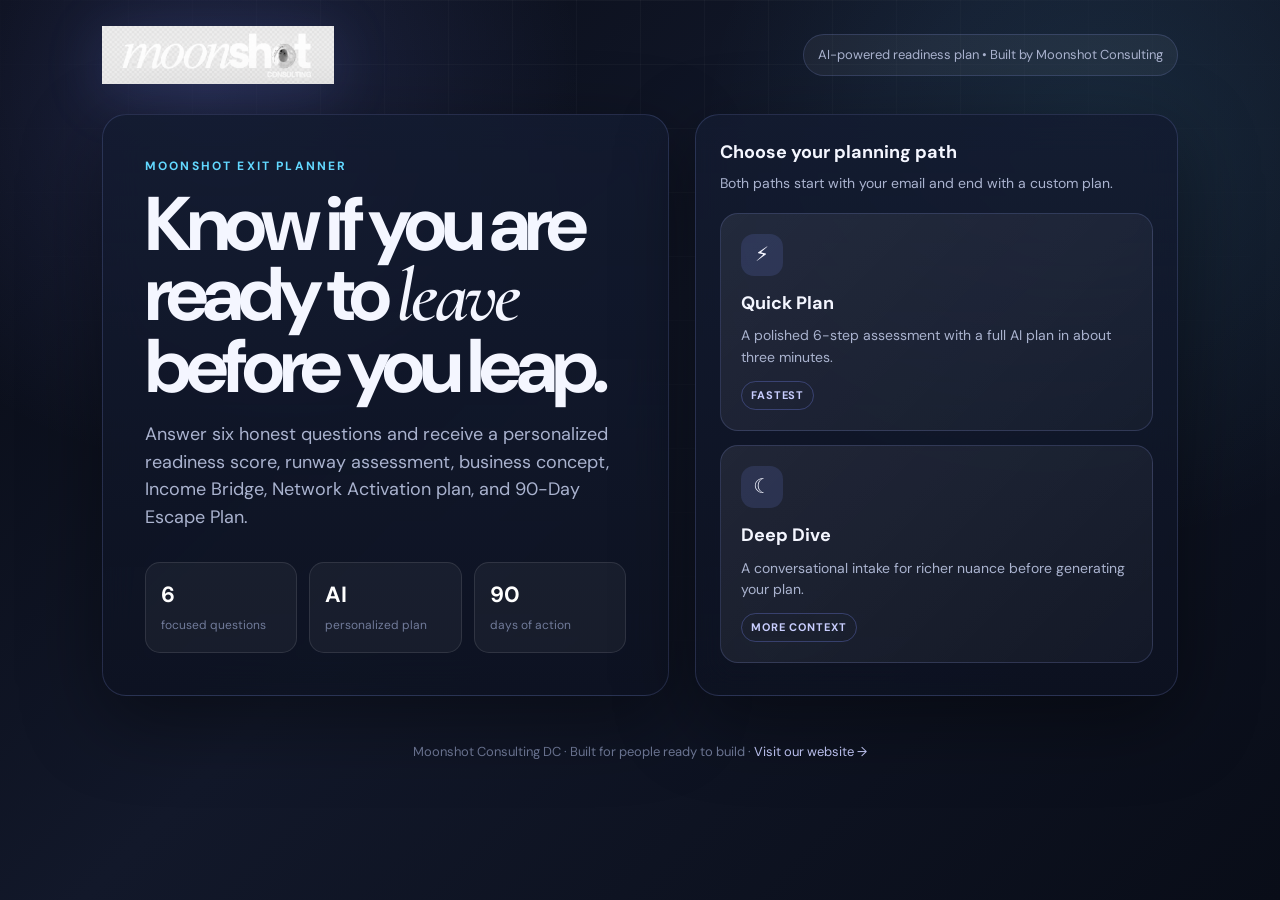
==== commit 91e02205: "Replace exit redirect with full planner" ====
--- a/exit/index.html
+++ b/exit/index.html
@@ -1,12 +1,52 @@
 <!DOCTYPE html>
 <html lang="en">
 <head>
-  <meta charset="UTF-8">
-  <meta http-equiv="refresh" content="0;url=https://buy.stripe.com/28EcN5c7J9Iz5491WxdfG03">
-  <title>Moonshot Exit Planner</title>
-  <link rel="canonical" href="https://moonshotexitplanner.com">
+  <meta charset="UTF-8" />
+  <meta name="viewport" content="width=device-width, initial-scale=1.0" />
+  <title>Moonshot Exit Planner | Personalized Business Readiness Plan</title>
+  <meta name="description" content="Answer six focused questions and get a personalized AI-powered readiness score, runway assessment, business concept, Income Bridge, Network Activation plan, and 90-Day Escape Plan from Moonshot Consulting." />
+  <meta name="keywords" content="exit planner, quit job, start a business, business readiness, income bridge, 90 day plan, Moonshot Consulting" />
+  <meta name="author" content="Moonshot Consulting" />
+  <meta name="robots" content="index, follow" />
+  <link rel="canonical" href="https://moonshotexitplanner.com/exit/" />
+  <meta property="og:type" content="website" />
+  <meta property="og:url" content="https://moonshotexitplanner.com/exit/" />
+  <meta property="og:title" content="Moonshot Exit Planner" />
+  <meta property="og:description" content="Get a personalized AI-powered business readiness plan in minutes." />
+  <meta property="og:image" content="https://moonshotexitplanner.com/exit/MoonshotLogo.webp" />
+  <meta name="twitter:card" content="summary_large_image" />
+  <meta name="twitter:title" content="Moonshot Exit Planner" />
+  <meta name="twitter:description" content="Get your readiness score, runway assessment, and 90-day escape plan." />
+  <meta name="twitter:image" content="https://moonshotexitplanner.com/exit/MoonshotLogo.webp" />
+  <script type="application/ld+json">{"@context":"https://schema.org","@type":"WebApplication","name":"Moonshot Exit Planner","url":"https://moonshotexitplanner.com/exit/","applicationCategory":"BusinessApplication","operatingSystem":"Web","offers":{"@type":"Offer","price":"0","priceCurrency":"USD"},"provider":{"@type":"Organization","name":"Moonshot Consulting"}}</script>
+  <link rel="preconnect" href="https://fonts.googleapis.com">
+  <link rel="preconnect" href="https://fonts.gstatic.com" crossorigin>
+  <link href="https://fonts.googleapis.com/css2?family=Cormorant+Garamond:ital,wght@0,500;0,600;0,700;1,500&family=DM+Sans:wght@300;400;500;600;700&display=swap" rel="stylesheet">
+  <style>
+    :root{--bg:#090d18;--bg2:#101629;--card:rgba(19,27,48,.82);--line:rgba(151,164,255,.18);--line2:rgba(255,255,255,.1);--text:#f4f6ff;--muted:#aab3cf;--muted2:#717b9a;--brand:#7c8cff;--brand2:#9a6cff;--cyan:#62d8ff;--green:#55d68b;--yellow:#f2b94b;--red:#ff6d7a;--shadow:0 24px 80px rgba(0,0,0,.42);--r:24px;--speed:.28s cubic-bezier(.2,.8,.2,1)}*{box-sizing:border-box;margin:0;padding:0}html{scroll-behavior:smooth}body{min-height:100vh;background:radial-gradient(circle at 16% 10%,rgba(124,140,255,.18),transparent 28%),radial-gradient(circle at 86% 16%,rgba(98,216,255,.1),transparent 30%),linear-gradient(135deg,#070a13 0%,#12182a 45%,#090d18 100%);color:var(--text);font-family:'DM Sans',system-ui,sans-serif;line-height:1.55;overflow-x:hidden}body:before{content:"";position:fixed;inset:0;background-image:linear-gradient(rgba(255,255,255,.035) 1px,transparent 1px),linear-gradient(90deg,rgba(255,255,255,.03) 1px,transparent 1px);background-size:64px 64px;mask-image:radial-gradient(circle at 50% 0%,black,transparent 72%);pointer-events:none}button,input,textarea{font:inherit}.wrap{position:relative;z-index:1;max-width:1120px;margin:0 auto;padding:26px 22px 80px}.header{display:flex;align-items:center;justify-content:space-between;gap:18px;margin-bottom:30px}.brand{display:flex;align-items:center;gap:14px}.brand img{height:58px;width:auto;filter:drop-shadow(0 10px 28px rgba(124,140,255,.16))}.brand-word{font-family:'Cormorant Garamond',serif;font-size:36px;font-style:italic;letter-spacing:-.04em}.brand-word b{font-family:'DM Sans';font-style:normal;letter-spacing:-.06em}.status-pill{border:1px solid var(--line);background:rgba(255,255,255,.05);border-radius:999px;padding:10px 14px;color:var(--muted);font-size:13px}.hero{display:grid;grid-template-columns:1.08fr .92fr;gap:26px;align-items:stretch}.hero-copy,.panel{background:linear-gradient(180deg,rgba(19,27,48,.88),rgba(13,18,33,.78));border:1px solid var(--line);border-radius:var(--r);box-shadow:var(--shadow);backdrop-filter:blur(18px)}.hero-copy{padding:42px}.eyebrow{color:var(--cyan);font-size:12px;font-weight:700;text-transform:uppercase;letter-spacing:.18em;margin-bottom:14px}.hero h1{font-size:clamp(42px,6vw,76px);line-height:.93;letter-spacing:-.07em;margin-bottom:18px}.serif{font-family:'Cormorant Garamond',serif;font-style:italic;font-weight:600;letter-spacing:-.05em}.hero p{color:var(--muted);font-size:18px;max-width:680px}.trust-row{display:grid;grid-template-columns:repeat(3,1fr);gap:12px;margin-top:30px}.trust{background:rgba(255,255,255,.045);border:1px solid var(--line2);border-radius:15px;padding:15px}.trust strong{display:block;font-size:22px;color:#fff}.trust span{color:var(--muted2);font-size:12px}.panel{padding:24px}.path-title{font-size:18px;font-weight:700;margin-bottom:6px}.path-sub{color:var(--muted);font-size:14px;margin-bottom:18px}.path-grid{display:grid;gap:14px}.path-card{width:100%;text-align:left;border:1px solid var(--line);background:linear-gradient(135deg,rgba(255,255,255,.075),rgba(255,255,255,.03));border-radius:18px;padding:20px;cursor:pointer;color:var(--text);transition:transform var(--speed),border-color var(--speed),background var(--speed)}.path-card:hover{transform:translateY(-3px);border-color:rgba(124,140,255,.65);background:linear-gradient(135deg,rgba(124,140,255,.16),rgba(255,255,255,.04))}.icon{width:42px;height:42px;display:grid;place-items:center;border-radius:13px;background:rgba(124,140,255,.14);font-size:20px;margin-bottom:14px}.path-card h3{font-size:18px;margin-bottom:8px}.path-card p{font-size:14px;color:var(--muted);margin-bottom:12px}.tag{display:inline-flex;border:1px solid rgba(124,140,255,.3);color:#c9ceff;border-radius:999px;padding:5px 9px;font-size:11px;font-weight:700;text-transform:uppercase;letter-spacing:.08em}.progress-wrap{display:none;max-width:720px;margin:0 auto 18px}.progress-meta{display:flex;justify-content:space-between;color:var(--muted);font-size:13px;margin-bottom:9px}.bar{height:6px;background:rgba(255,255,255,.08);border-radius:999px;overflow:hidden}.fill{height:100%;width:0;background:linear-gradient(90deg,var(--brand),var(--cyan));border-radius:inherit;transition:width var(--speed)}.quiz{display:none;max-width:720px;margin:0 auto}.card{display:none;background:linear-gradient(180deg,rgba(19,27,48,.94),rgba(13,18,33,.88));border:1px solid var(--line);border-radius:var(--r);box-shadow:var(--shadow);padding:34px;animation:rise .35s ease both}.card.active,.results.active,.loading.active,.deep.active{display:block}@keyframes rise{from{opacity:0;transform:translateY(18px)}to{opacity:1;transform:translateY(0)}}.step-kicker{font-size:12px;font-weight:800;text-transform:uppercase;letter-spacing:.18em;color:var(--brand);margin-bottom:14px}.card h2{font-size:clamp(26px,4vw,38px);line-height:1.05;letter-spacing:-.05em;margin-bottom:10px}.hint{color:var(--muted);margin-bottom:24px}.field{margin:18px 0}.field label{display:block;color:#dbe1ff;font-size:13px;font-weight:700;margin-bottom:8px}.input,textarea{width:100%;border:1px solid var(--line);background:rgba(255,255,255,.055);color:var(--text);border-radius:14px;padding:15px 16px;outline:none;transition:border-color var(--speed),box-shadow var(--speed)}.input:focus,textarea:focus{border-color:rgba(124,140,255,.8);box-shadow:0 0 0 4px rgba(124,140,255,.12)}textarea{min-height:98px;resize:vertical}.options{display:grid;gap:12px}.option{display:flex;gap:12px;align-items:flex-start;border:1px solid var(--line);background:rgba(255,255,255,.045);border-radius:15px;padding:15px;cursor:pointer;transition:all var(--speed)}.option:hover,.option.selected{border-color:rgba(124,140,255,.78);background:rgba(124,140,255,.11)}.radio{width:19px;height:19px;border:2px solid rgba(170,179,207,.45);border-radius:50%;margin-top:2px;flex:0 0 auto}.option.selected .radio{border-color:var(--brand);box-shadow:inset 0 0 0 4px var(--bg),inset 0 0 0 9px var(--brand)}.option strong{display:block;margin-bottom:2px}.option span{color:var(--muted);font-size:13px}.row{display:flex;gap:12px;justify-content:space-between;align-items:center;margin-top:26px}.btn{border:0;border-radius:13px;padding:14px 22px;font-weight:800;cursor:pointer;transition:transform var(--speed),opacity var(--speed),box-shadow var(--speed);display:inline-flex;align-items:center;justify-content:center;gap:8px;text-decoration:none}.btn:hover{transform:translateY(-2px)}.btn:disabled{opacity:.45;cursor:not-allowed;transform:none}.btn-primary{background:linear-gradient(135deg,var(--brand),var(--brand2));color:white;box-shadow:0 16px 36px rgba(124,140,255,.24)}.btn-ghost{background:rgba(255,255,255,.06);color:var(--muted);border:1px solid var(--line)}.error{display:none;color:#ffd1d5;background:rgba(255,109,122,.1);border:1px solid rgba(255,109,122,.28);border-radius:12px;padding:12px 14px;margin-top:16px;font-size:14px}.runway{display:none;margin-top:12px;padding:15px;border-radius:14px;border:1px solid var(--line);background:rgba(255,255,255,.04)}.loading{display:none;max-width:760px;margin:44px auto;background:var(--card);border:1px solid var(--line);border-radius:var(--r);padding:42px;text-align:center;box-shadow:var(--shadow)}.loader{width:68px;height:68px;border-radius:50%;border:4px solid rgba(255,255,255,.1);border-top-color:var(--cyan);margin:0 auto 20px;animation:spin 1s linear infinite}@keyframes spin{to{transform:rotate(360deg)}}.loading p{color:var(--muted)}.results{display:none}.results-head{display:grid;grid-template-columns:330px 1fr;gap:22px;margin-bottom:22px}.score,.result-card{background:linear-gradient(180deg,rgba(19,27,48,.92),rgba(13,18,33,.86));border:1px solid var(--line);border-radius:var(--r);box-shadow:var(--shadow);padding:28px}.ring{position:relative;width:184px;height:184px;margin:0 auto 18px}.ring svg{transform:rotate(-90deg)}.ring circle{fill:none;stroke-width:14}.ring .track{stroke:rgba(255,255,255,.08)}.ring .meter{stroke:var(--brand);stroke-linecap:round;stroke-dasharray:534;stroke-dashoffset:534;transition:stroke-dashoffset 1s ease,stroke .4s ease}.score-num{position:absolute;inset:0;display:grid;place-items:center;font-size:48px;font-weight:800;letter-spacing:-.05em}.score-label{text-align:center;font-weight:800;font-size:18px}.mode-switch{display:flex;gap:10px;flex-wrap:wrap;margin-top:16px}.mode-pill{border:1px solid var(--line);background:rgba(255,255,255,.045);color:var(--muted);border-radius:999px;padding:8px 12px;font-size:12px;font-weight:800;text-transform:uppercase;letter-spacing:.08em}.mode-pill.active{background:rgba(124,140,255,.16);color:#dce1ff;border-color:rgba(124,140,255,.55)}.recommend{display:inline-flex;border-radius:999px;padding:8px 13px;font-size:12px;font-weight:900;text-transform:uppercase;letter-spacing:.12em;margin-bottom:14px}.recommend.proceed{background:rgba(85,214,139,.13);color:#9dffc3}.recommend.wait{background:rgba(242,185,75,.13);color:#ffd786}.recommend.pivot{background:rgba(255,109,122,.13);color:#ffb3ba}.grid{display:grid;grid-template-columns:repeat(2,1fr);gap:18px;margin-bottom:18px}.result-card h3{font-size:24px;letter-spacing:-.04em;margin-bottom:12px}.result-card p{color:var(--muted);margin-bottom:12px}.mini{font-size:12px;font-weight:900;text-transform:uppercase;letter-spacing:.15em;color:var(--cyan);margin-bottom:12px}.list{display:grid;gap:11px}.li{display:flex;gap:11px;color:var(--muted);font-size:14px}.li:before{content:"→";color:var(--brand);font-weight:900;flex:0 0 auto}.phase{border-left:3px solid var(--brand);padding-left:16px;margin:16px 0}.phase strong{display:block;color:#fff;margin-bottom:8px}.script{background:rgba(255,255,255,.055);border:1px solid var(--line);border-radius:15px;padding:16px;color:#dce2ff;font-size:14px;white-space:pre-wrap}.deep{display:none;max-width:820px;margin:0 auto}.chat{height:420px;overflow:auto;border:1px solid var(--line);border-radius:18px;background:rgba(255,255,255,.035);padding:18px;display:grid;gap:13px;margin:18px 0}.msg{max-width:82%;padding:13px 15px;border-radius:16px;color:#eef2ff}.msg.assistant{background:rgba(124,140,255,.13);border:1px solid rgba(124,140,255,.2)}.msg.user{justify-self:end;background:rgba(98,216,255,.12);border:1px solid rgba(98,216,255,.22)}.chat-input{display:flex;gap:10px}.chat-input input{flex:1}.footer{text-align:center;color:var(--muted2);font-size:13px;margin-top:46px}.footer a{color:#c9ceff;text-decoration:none}.toast{display:none;position:fixed;left:50%;bottom:28px;transform:translateX(-50%);background:#10182d;border:1px solid var(--line);border-radius:999px;padding:12px 18px;color:#fff;z-index:20;box-shadow:var(--shadow)}@media(max-width:850px){.hero,.results-head,.grid{grid-template-columns:1fr}.hero-copy{padding:30px}.trust-row{grid-template-columns:1fr}.header{align-items:flex-start}.status-pill{display:none}.wrap{padding:18px 14px 58px}.card,.score,.result-card,.loading{padding:24px}.row{flex-direction:column-reverse}.btn{width:100%}.brand img{height:48px}.chat-input{flex-direction:column}}
+  </style>
 </head>
 <body>
-  <p><a href="https://buy.stripe.com/28EcN5c7J9Iz5491WxdfG03">Get the $49 plan</a></p>
+  <main class="wrap">
+    <header class="header"><div class="brand"><img src="MoonshotLogo.webp" onerror="this.style.display='none';document.querySelector('.brand-word').style.display='block'" alt="Moonshot Consulting"><div class="brand-word" style="display:none">moon<b>shot</b></div></div><div class="status-pill">AI-powered readiness plan • Built by Moonshot Consulting</div></header>
+    <section id="intro" class="hero"><div class="hero-copy"><div class="eyebrow">Moonshot Exit Planner</div><h1>Know if you are ready to <span class="serif">leave</span> before you leap.</h1><p>Answer six honest questions and receive a personalized readiness score, runway assessment, business concept, Income Bridge, Network Activation plan, and 90-Day Escape Plan.</p><div class="trust-row"><div class="trust"><strong>6</strong><span>focused questions</span></div><div class="trust"><strong>AI</strong><span>personalized plan</span></div><div class="trust"><strong>90</strong><span>days of action</span></div></div></div><aside class="panel"><div class="path-title">Choose your planning path</div><div class="path-sub">Both paths start with your email and end with a custom plan.</div><div class="path-grid"><button class="path-card" onclick="startQuiz('quick')"><div class="icon">⚡</div><h3>Quick Plan</h3><p>A polished 6-step assessment with a full AI plan in about three minutes.</p><span class="tag">Fastest</span></button><button class="path-card" onclick="startDeepDive()"><div class="icon">☾</div><h3>Deep Dive</h3><p>A conversational intake for richer nuance before generating your plan.</p><span class="tag">More context</span></button></div></aside></section>
+    <section class="progress-wrap" id="progressWrap"><div class="progress-meta"><span id="stepText">Step 1 of 6</span><span id="pctText">0%</span></div><div class="bar"><div class="fill" id="barFill"></div></div></section>
+    <section class="quiz" id="quiz">
+      <div class="card" id="step1"><div class="step-kicker">Step 1 of 6</div><h2>Where should we send your plan?</h2><p class="hint">Your email anchors the plan and lets Moonshot follow up with useful next steps.</p><div class="field"><label for="firstName">First name</label><input class="input" id="firstName" autocomplete="given-name" placeholder="Alex"></div><div class="field"><label for="email">Email</label><input class="input" id="email" type="email" autocomplete="email" placeholder="alex@company.com"></div><div class="error" id="err1"></div><div class="row"><button class="btn btn-ghost" onclick="goHome()">Back</button><button class="btn btn-primary" onclick="nextFromEmail()">Start assessment →</button></div></div>
+      <div class="card" id="step2"><div class="step-kicker">Step 2 of 6</div><h2>What is your employment situation?</h2><p class="hint">This determines how aggressive your exit plan should be.</p><div class="options" data-key="employment"><div class="option" data-value="employed-stable"><div class="radio"></div><div><strong>Stable job, but ready for more</strong><span>I can plan carefully while income continues.</span></div></div><div class="option" data-value="employed-burned-out"><div class="radio"></div><div><strong>Employed and burned out</strong><span>I need a realistic path without panic decisions.</span></div></div><div class="option" data-value="laid-off"><div class="radio"></div><div><strong>Laid off or between roles</strong><span>Speed and income bridge matter immediately.</span></div></div><div class="option" data-value="freelancing"><div class="radio"></div><div><strong>Already freelancing or consulting</strong><span>I have some market activity and want structure.</span></div></div></div><div class="field"><label for="employmentNotes">Context, if helpful</label><textarea id="employmentNotes" placeholder="What is pushing you to consider this now?"></textarea></div><div class="error" id="err2"></div><div class="row"><button class="btn btn-ghost" onclick="prevStep()">← Back</button><button class="btn btn-primary" onclick="nextStepRequired('employment','err2')">Continue →</button></div></div>
+      <div class="card" id="step3"><div class="step-kicker">Step 3 of 6</div><h2>How much financial runway do you have?</h2><p class="hint">Enter rough numbers. The plan will turn this into a survival runway.</p><div class="field"><label for="savings">Accessible savings</label><input class="input" id="savings" inputmode="numeric" placeholder="$25,000"></div><div class="field"><label for="expenses">Monthly must-pay expenses</label><input class="input" id="expenses" inputmode="numeric" placeholder="$5,000"></div><div class="runway" id="runwayBox"><strong id="runwayMonths">— months</strong><p id="runwayCopy"></p></div><div class="error" id="err3"></div><div class="row"><button class="btn btn-ghost" onclick="prevStep()">← Back</button><button class="btn btn-primary" onclick="nextFromRunway()">Continue →</button></div></div>
+      <div class="card" id="step4"><div class="step-kicker">Step 4 of 6</div><h2>Have you tested any business ideas?</h2><p class="hint">Even a conversation counts. What happened when you put something out there?</p><div class="options" data-key="testing"><div class="option" data-value="paid-or-committed"><div class="radio"></div><div><strong>Yes — someone paid or clearly intended to pay</strong><span>Real validation exists.</span></div></div><div class="option" data-value="strong-interest"><div class="radio"></div><div><strong>Strong interest, but no money yet</strong><span>There may be a testable offer nearby.</span></div></div><div class="option" data-value="untested-idea"><div class="radio"></div><div><strong>I have an idea but have not tested it yet</strong><span>The plan should prioritize validation.</span></div></div><div class="option" data-value="no-specific-idea"><div class="radio"></div><div><strong>I do not have a specific idea yet</strong><span>The plan should mine skills and market pain.</span></div></div></div><div class="field"><label for="testingNotes">Tell us more</label><textarea id="testingNotes" placeholder="What did you try? What did people say?"></textarea></div><div class="error" id="err4"></div><div class="row"><button class="btn btn-ghost" onclick="prevStep()">← Back</button><button class="btn btn-primary" onclick="nextStepRequired('testing','err4')">Continue →</button></div></div>
+      <div class="card" id="step5"><div class="step-kicker">Step 5 of 6</div><h2>What skills or experience can you monetize?</h2><p class="hint">Think outcomes, not job titles: sales, operations, finance, design, people leadership, systems, niche knowledge.</p><div class="field"><label for="skills">Skills, experience, industries, wins</label><textarea id="skills" placeholder="I have 10 years in healthcare ops, managed teams, built reporting systems..."></textarea></div><div class="options" data-key="confidence"><div class="option" data-value="high"><div class="radio"></div><div><strong>I know my strongest expertise</strong><span>I can name the problems I solve.</span></div></div><div class="option" data-value="medium"><div class="radio"></div><div><strong>I have useful skills but need positioning</strong><span>I need help packaging them.</span></div></div><div class="option" data-value="low"><div class="radio"></div><div><strong>I am unsure what is marketable</strong><span>I need discovery and offer design.</span></div></div></div><div class="error" id="err5"></div><div class="row"><button class="btn btn-ghost" onclick="prevStep()">← Back</button><button class="btn btn-primary" onclick="nextFromSkills()">Continue →</button></div></div>
+      <div class="card" id="step6"><div class="step-kicker">Step 6 of 6</div><h2>How much time can you commit each week?</h2><p class="hint">Your 90-day plan will match your actual capacity.</p><div class="options" data-key="time"><div class="option" data-value="0-3"><div class="radio"></div><div><strong>0–3 hours</strong><span>Micro-tests only.</span></div></div><div class="option" data-value="4-7"><div class="radio"></div><div><strong>4–7 hours</strong><span>A steady nights-and-weekends build.</span></div></div><div class="option" data-value="8-15"><div class="radio"></div><div><strong>8–15 hours</strong><span>Enough for weekly outreach and delivery tests.</span></div></div><div class="option" data-value="16+"><div class="radio"></div><div><strong>16+ hours</strong><span>A serious sprint toward paid traction.</span></div></div></div><div class="field"><label for="constraints">Constraints or commitments</label><textarea id="constraints" placeholder="Kids, travel, debt, health, caregiving, notice period..."></textarea></div><div class="error" id="err6"></div><div class="row"><button class="btn btn-ghost" onclick="prevStep()">← Back</button><button class="btn btn-primary" onclick="finishQuick()">Build my plan →</button></div></div>
+    </section>
+    <section class="deep" id="deep"><div class="card active"><div class="step-kicker">Deep Dive Intake</div><h2>Let’s go deeper before we build the plan.</h2><p class="hint">Share where you are, what you are considering, and what feels risky. The AI will ask a few focused follow-ups, then generate the same full planner output.</p><div class="field"><label for="deepEmail">Email</label><input class="input" id="deepEmail" type="email" placeholder="alex@company.com"></div><div class="chat" id="chat"><div class="msg assistant">What is making you consider an exit right now, and what kind of business are you imagining?</div></div><div class="chat-input"><input class="input" id="chatInput" placeholder="Type your answer..."><button class="btn btn-primary" onclick="sendDeepMessage()">Send</button></div><div class="row"><button class="btn btn-ghost" onclick="goHome()">Back</button><button class="btn btn-primary" onclick="finishDeepDive()">Generate plan →</button></div><div class="error" id="deepErr"></div></div></section>
+    <section class="loading" id="loading"><div class="loader"></div><h2>Building your Moonshot plan…</h2><p>Scoring readiness, assessing runway, shaping an offer, and writing your action plan.</p></section>
+    <section class="results" id="results"><div class="results-head"><div class="score"><div class="ring"><svg width="184" height="184"><circle class="track" cx="92" cy="92" r="85"></circle><circle class="meter" id="meter" cx="92" cy="92" r="85"></circle></svg><div class="score-num"><span id="scoreNum">—</span></div></div><div class="score-label" id="scoreLabel">Readiness Score</div><div class="mode-switch"><span class="mode-pill" id="quickPill">Quick Plan</span><span class="mode-pill" id="deepPill">Deep Dive</span></div></div><div class="result-card"><div id="recommend" class="recommend">Recommendation</div><h3 id="headline">Your personalized exit plan</h3><p id="narrative"></p><button class="btn btn-ghost" onclick="shareResults()">Copy planner link</button></div></div><div class="grid"><div class="result-card"><div class="mini">Runway Assessment</div><h3 id="runwayTitle">—</h3><p id="runwayInsight"></p><div class="list" id="runwayActions"></div></div><div class="result-card"><div class="mini">Business Concept</div><h3 id="conceptName">—</h3><p id="conceptRationale"></p><p id="monetization"></p></div></div><div class="grid"><div class="result-card"><div class="mini">Income Bridge</div><h3>Cash while you build</h3><p id="incomeStrategy"></p><div class="list" id="incomeSteps"></div></div><div class="result-card"><div class="mini">Network Activation</div><h3>Who to contact next</h3><div class="list" id="networkPeople"></div><div class="script" id="networkScript"></div></div></div><div class="result-card"><div class="mini">90-Day Escape Plan</div><h3>Your week-by-week path</h3><div id="planPhases"></div></div><div class="grid"><div class="result-card"><div class="mini">Immediate Next Steps</div><h3>Start here</h3><div class="list" id="nextSteps"></div></div><div class="result-card"><div class="mini">Moonshot Support</div><h3>Want a second set of eyes?</h3><p>If you want help pressure-testing the offer, runway, and first outreach sprint, book a free Moonshot strategy call.</p><a class="btn btn-primary" href="https://calendly.com/moonshotconsultingdc-info/moonshot-introduction" target="_blank" rel="noopener">Book a strategy call →</a></div></div></section>
+    <footer class="footer">Moonshot Consulting DC · Built for people ready to build · <a href="https://moonshotconsultingdc.com" target="_blank" rel="noopener">Visit our website →</a></footer>
+  </main><div class="toast" id="toast">Link copied.</div>
+<script>
+const PROXY_URL='https://moonshot-proxy.onrender.com/v1/messages';const state={mode:'quick',step:1,firstName:'',email:'',employment:'',employmentNotes:'',savings:0,expenses:0,runwayMonths:0,runwayTier:'',testing:'',testingNotes:'',skills:'',confidence:'',time:'',constraints:'',deepMessages:[]};const $=id=>document.getElementById(id);function show(el){el.style.display='block'}function hide(el){el.style.display='none'}function goHome(){hide($('progressWrap'));hide($('quiz'));hide($('deep'));hide($('results'));hide($('loading'));show($('intro'));window.scrollTo({top:0,behavior:'smooth'})}function startQuiz(mode='quick'){state.mode=mode;hide($('intro'));hide($('results'));hide($('deep'));show($('progressWrap'));show($('quiz'));state.step=1;showStep()}function startDeepDive(){state.mode='deep';hide($('intro'));hide($('results'));hide($('quiz'));hide($('progressWrap'));show($('deep'));window.scrollTo({top:0,behavior:'smooth'})}function showStep(){document.querySelectorAll('.quiz .card').forEach(c=>c.classList.remove('active'));$('step'+state.step).classList.add('active');$('stepText').textContent='Step '+state.step+' of 6';$('pctText').textContent=Math.round((state.step-1)/6*100)+'%';$('barFill').style.width=((state.step-1)/6*100)+'%';window.scrollTo({top:0,behavior:'smooth'})}function prevStep(){state.step=Math.max(1,state.step-1);showStep()}function nextStep(){state.step=Math.min(6,state.step+1);showStep()}function setError(id,msg){const e=$(id);e.textContent=msg;e.style.display=msg?'block':'none'}function cleanMoney(v){return Number(String(v||'').replace(/[^0-9.]/g,''))||0}function validEmail(v){return /^[^\s@]+@[^\s@]+\.[^\s@]+$/.test(v)}function selected(key){return document.querySelector(`.options[data-key="${key}"] .option.selected`)?.dataset.value||''}document.querySelectorAll('.option').forEach(opt=>opt.addEventListener('click',()=>{const group=opt.closest('.options');group.querySelectorAll('.option').forEach(o=>o.classList.remove('selected'));opt.classList.add('selected');state[group.dataset.key]=opt.dataset.value;}));['savings','expenses'].forEach(id=>$(id).addEventListener('input',calcRunway));function calcRunway(){state.savings=cleanMoney($('savings').value);state.expenses=cleanMoney($('expenses').value);if(state.savings>0&&state.expenses>0){state.runwayMonths=+(state.savings/state.expenses).toFixed(1);state.runwayTier=state.runwayMonths>=9?'green':state.runwayMonths>=4?'yellow':'red';$('runwayMonths').textContent=state.runwayMonths+' months';$('runwayCopy').textContent=state.runwayTier==='green'?'Strong runway. You can test deliberately before resigning.':state.runwayTier==='yellow'?'Usable runway. The plan should create paid validation before any hard exit.':'Tight runway. Income bridge comes first; do not rely on savings alone.';show($('runwayBox'));}else hide($('runwayBox'))}function nextFromEmail(){state.firstName=$('firstName').value.trim();state.email=$('email').value.trim();if(!state.firstName)return setError('err1','Please enter your first name.');if(!validEmail(state.email))return setError('err1','Please enter a valid email.');setError('err1','');nextStep()}function nextStepRequired(key,err){if(!selected(key))return setError(err,'Please choose the option closest to your situation.');state.employmentNotes=$('employmentNotes').value.trim();state.testingNotes=$('testingNotes').value.trim();setError(err,'');nextStep()}function nextFromRunway(){calcRunway();if(!state.savings||!state.expenses)return setError('err3','Please enter both savings and monthly expenses.');setError('err3','');nextStep()}function nextFromSkills(){state.skills=$('skills').value.trim();state.confidence=selected('confidence');if(state.skills.length<12)return setError('err5','Share a little more about your skills or experience.');if(!state.confidence)return setError('err5','Please choose your confidence level.');setError('err5','');nextStep()}function collectFinal(){state.time=selected('time');state.constraints=$('constraints').value.trim();state.employment=selected('employment');state.testing=selected('testing');}async function finishQuick(){collectFinal();if(!state.time)return setError('err6','Please choose your weekly time availability.');setError('err6','');await generatePlan('quick')}function addChat(role,text){const div=document.createElement('div');div.className='msg '+role;div.textContent=text;$('chat').appendChild(div);$('chat').scrollTop=$('chat').scrollHeight;state.deepMessages.push({role,text})}async function sendDeepMessage(){const input=$('chatInput');const text=input.value.trim();if(!text)return;addChat('user',text);input.value='';const count=state.deepMessages.filter(m=>m.role==='user').length;const reply=count<2?'What skills, relationships, or past wins could you turn into a paid offer first?':count<4?'What financial or life constraints would make the exit feel unsafe if ignored?':'I think I have enough to build the plan. Add anything else or press Generate plan.';setTimeout(()=>addChat('assistant',reply),350)}async function finishDeepDive(){state.email=$('deepEmail').value.trim();state.firstName=state.email.split('@')[0]||'there';if(!validEmail(state.email))return setError('deepErr','Please enter a valid email before generating your plan.');if(state.deepMessages.filter(m=>m.role==='user').length===0)return setError('deepErr','Share at least one message so the plan can be personalized.');setError('deepErr','');await generatePlan('deep')}function promptFor(mode){const details=mode==='deep'?`Deep dive transcript:\n${state.deepMessages.map(m=>m.role.toUpperCase()+': '+m.text).join('\n')}`:`Quiz answers:\nName: ${state.firstName}\nEmail: ${state.email}\nEmployment: ${state.employment}\nEmployment notes: ${state.employmentNotes}\nSavings: $${state.savings}\nMonthly expenses: $${state.expenses}\nRunway months: ${state.runwayMonths}\nBusiness testing: ${state.testing}\nTesting notes: ${state.testingNotes}\nSkills: ${state.skills}\nConfidence: ${state.confidence}\nWeekly time: ${state.time}\nConstraints: ${state.constraints}`;return `You are an expert business exit strategist for Moonshot Consulting. Create a premium, practical business readiness plan based on the user's inputs. Return ONLY valid JSON, no markdown fences. Use specific details from the answers. Be direct, encouraging, and safety-minded.\n\n${details}\n\nRequired JSON schema exactly:\n{"readiness_score":number,"readiness_label":string,"recommendation":"proceed"|"wait"|"pivot","headline":string,"narrative":string,"runway_assessment":{"title":string,"insight":string,"actions":[string,string,string]},"business_concept":{"name":string,"rationale":string,"monetization":string},"income_bridge":{"strategy":string,"steps":[string,string,string,string]},"network_activation":{"who_to_contact":[string,string,string,string,string],"script":string},"ninety_day_plan":[{"phase":string,"weeks":string,"actions":[string,string,string,string]},{"phase":string,"weeks":string,"actions":[string,string,string,string]},{"phase":string,"weeks":string,"actions":[string,string,string,string]}],"next_steps":[string,string,string,string]}`}
+async function generatePlan(mode){hide($('quiz'));hide($('deep'));hide($('results'));hide($('progressWrap'));show($('loading'));try{const res=await fetch(PROXY_URL,{method:'POST',headers:{'Content-Type':'application/json'},body:JSON.stringify({model:'claude-opus-4-5',max_tokens:2000,messages:[{role:'user',content:promptFor(mode)}]})});if(!res.ok)throw new Error('Proxy returned '+res.status);const data=await res.json();const raw=(data.content?.[0]?.text||data.completion||data.text||'').replace(/```json|```/g,'').trim();const json=JSON.parse(raw.slice(raw.indexOf('{'),raw.lastIndexOf('}')+1));render(json,mode)}catch(err){console.error(err);render(fallbackPlan(mode),mode)}}function fallbackPlan(mode){const months=state.runwayMonths||3;const rec=months>=6?'proceed':months>=3?'wait':'pivot';return {readiness_score:Math.max(35,Math.min(86,Math.round((months*6)+(state.testing==='paid-or-committed'?25:state.testing==='strong-interest'?16:7)+(state.confidence==='high'?18:10)+(state.time==='16+'?14:state.time==='8-15'?11:7)))),readiness_label:rec==='proceed'?'Strong but validate before resigning':rec==='wait'?'Promising with runway risk':'Stabilize income first',recommendation:rec,headline:'Your best exit is a staged, evidence-led transition',narrative:'You have enough signal to start building, but the safest path is to create paid proof and a cash bridge before making a permanent exit decision.',runway_assessment:{title:`${months||'Limited'} months of runway`,insight:'Treat runway as decision space, not permission to drift. Your next milestone is paid validation before increasing risk.',actions:['Set a monthly cash floor you will not cross','Create one income bridge offer this week','Review runway every Friday before adding commitments']},business_concept:{name:'Focused advisory sprint based on your strongest professional skill',rationale:'Your experience can be packaged as a narrow business outcome for people who already feel the pain you understand.',monetization:'Start with a fixed-fee diagnostic or two-week implementation sprint before building a larger service.'},income_bridge:{strategy:'Sell a narrow, low-risk consulting or freelance offer while keeping expenses controlled.',steps:['Package one outcome you can deliver in 7–14 days','Price the first version so a buyer can say yes quickly','Ask for referrals from warm contacts before cold outreach','Reserve at least half of new revenue for runway extension']},network_activation:{who_to_contact:['Former managers who trusted your judgment','Past clients or colleagues with budget authority','Peers in the industry who hear recurring pain','Founders or operators one step ahead of you','Friends who can make warm introductions'],script:'Hey — I’m testing a focused advisory offer around [specific outcome]. You came to mind because you understand this space. Would you be open to a 15-minute conversation this week so I can pressure-test the problem and see who else I should learn from?'},ninety_day_plan:[{phase:'Validate the sharpest offer',weeks:'Weeks 1–4',actions:['Define one painful buyer problem','Interview 10 warm contacts','Write a one-page offer','Ask 3 people for paid pilot feedback']},{phase:'Create paid proof',weeks:'Weeks 5–8',actions:['Deliver one small paid pilot','Capture before-and-after evidence','Refine pricing and promise','Build a repeatable outreach list']},{phase:'Decide with evidence',weeks:'Weeks 9–13',actions:['Compare revenue pace to runway needs','Choose proceed, wait, or pivot criteria','Line up next 3 paid conversations','Create a 30-day resignation or bridge plan only if metrics support it']}],next_steps:['Write the first version of your offer today','List 25 warm contacts by category','Send 5 validation messages this week','Book a strategy call if you want help pressure-testing the plan']}}function render(r,mode){hide($('loading'));show($('results'));$('results').classList.add('active');$('quickPill').classList.toggle('active',mode==='quick');$('deepPill').classList.toggle('active',mode==='deep');const score=Math.max(0,Math.min(100,Math.round(r.readiness_score||0)));$('scoreNum').textContent=score;$('scoreLabel').textContent=r.readiness_label||'Readiness Score';const meter=$('meter');const circ=2*Math.PI*85;meter.style.strokeDasharray=circ;setTimeout(()=>{meter.style.strokeDashoffset=circ-(score/100)*circ;meter.style.stroke=score>=70?'var(--green)':score>=45?'var(--yellow)':'var(--red)'},100);const rec=(r.recommendation||'wait').toLowerCase();$('recommend').textContent=rec==='proceed'?'Proceed with proof':rec==='pivot'?'Pivot before exit':'Wait and validate';$('recommend').className='recommend '+(rec==='proceed'?'proceed':rec==='pivot'?'pivot':'wait');$('headline').textContent=r.headline||'Your personalized exit plan';$('narrative').textContent=r.narrative||'';$('runwayTitle').textContent=r.runway_assessment?.title||'Runway assessment';$('runwayInsight').textContent=r.runway_assessment?.insight||'';list('runwayActions',r.runway_assessment?.actions);$('conceptName').textContent=r.business_concept?.name||'Business concept';$('conceptRationale').textContent=r.business_concept?.rationale||'';$('monetization').textContent=r.business_concept?.monetization?'💰 '+r.business_concept.monetization:'';$('incomeStrategy').textContent=r.income_bridge?.strategy||'';list('incomeSteps',r.income_bridge?.steps);list('networkPeople',r.network_activation?.who_to_contact);$('networkScript').textContent=r.network_activation?.script||'';list('nextSteps',r.next_steps);const phases=$('planPhases');phases.innerHTML='';(r.ninety_day_plan||[]).forEach(p=>{const div=document.createElement('div');div.className='phase';div.innerHTML=`<strong>${escapeHtml(p.phase||'Phase')} <span style="color:var(--muted);font-weight:600">${escapeHtml(p.weeks||'')}</span></strong><div class="list">${(p.actions||[]).map(a=>`<div class="li">${escapeHtml(a)}</div>`).join('')}</div>`;phases.appendChild(div)});window.scrollTo({top:0,behavior:'smooth'})}function list(id,items=[]){const el=$(id);el.innerHTML='';(items||[]).forEach(item=>{const div=document.createElement('div');div.className='li';div.textContent=item;el.appendChild(div)})}function escapeHtml(s){return String(s).replace(/[&<>'"]/g,c=>({'&':'&amp;','<':'&lt;','>':'&gt;',"'":'&#39;','"':'&quot;'}[c]))}function shareResults(){navigator.clipboard?.writeText(location.href.split('?')[0]);$('toast').style.display='block';setTimeout(()=>{$('toast').style.display='none'},2200)}window.addEventListener('keydown',e=>{if(e.key==='Enter'&&document.activeElement===$('chatInput'))sendDeepMessage()});
+</script>
 </body>
 </html>
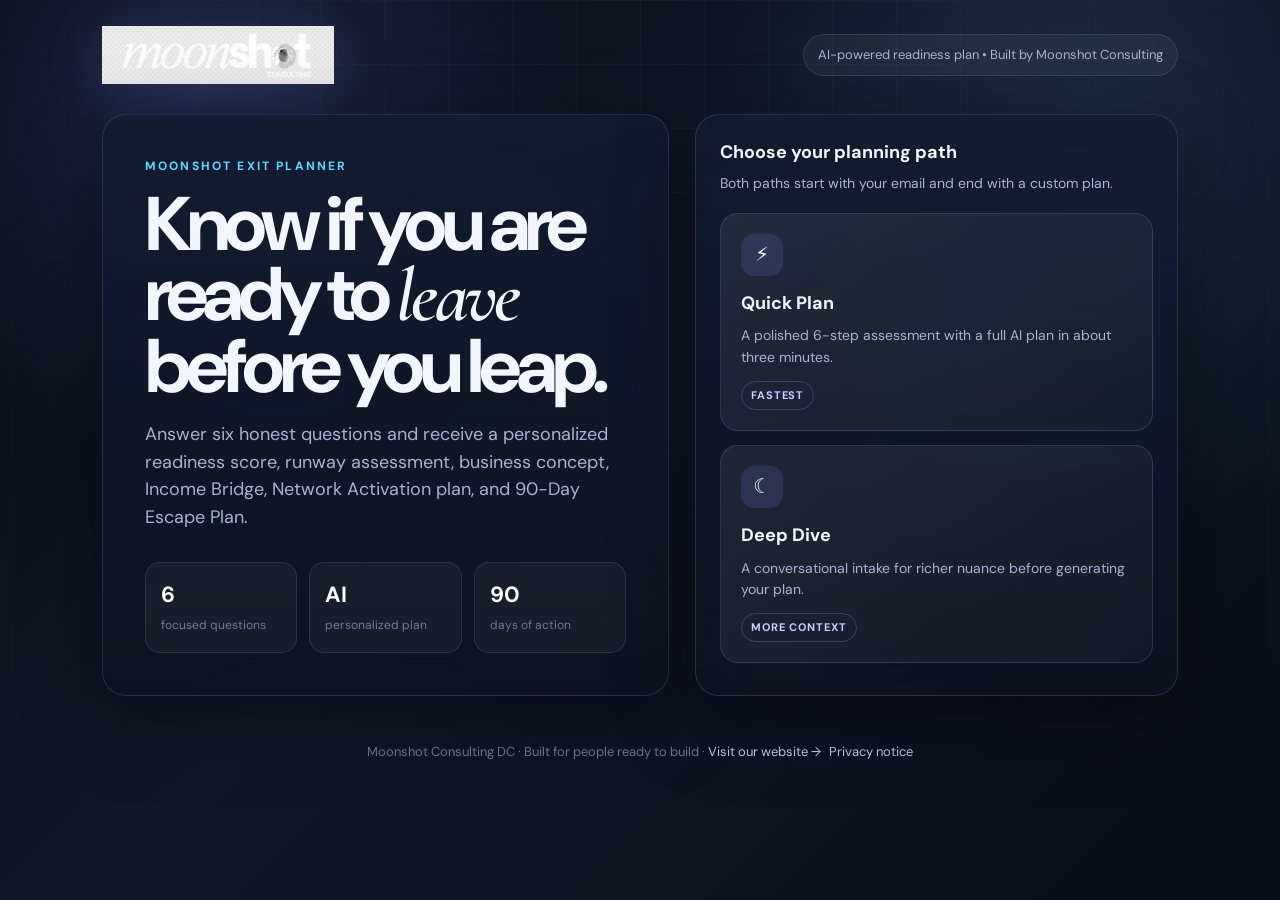
==== commit f631660b: "Add Exit Planner privacy disclosure draft" ====
--- a/exit/index.html
+++ b/exit/index.html
@@ -25,6 +25,9 @@
   <style>
     :root{--bg:#090d18;--bg2:#101629;--card:rgba(19,27,48,.82);--line:rgba(151,164,255,.18);--line2:rgba(255,255,255,.1);--text:#f4f6ff;--muted:#aab3cf;--muted2:#717b9a;--brand:#7c8cff;--brand2:#9a6cff;--cyan:#62d8ff;--green:#55d68b;--yellow:#f2b94b;--red:#ff6d7a;--shadow:0 24px 80px rgba(0,0,0,.42);--r:24px;--speed:.28s cubic-bezier(.2,.8,.2,1)}*{box-sizing:border-box;margin:0;padding:0}html{scroll-behavior:smooth}body{min-height:100vh;background:radial-gradient(circle at 16% 10%,rgba(124,140,255,.18),transparent 28%),radial-gradient(circle at 86% 16%,rgba(98,216,255,.1),transparent 30%),linear-gradient(135deg,#070a13 0%,#12182a 45%,#090d18 100%);color:var(--text);font-family:'DM Sans',system-ui,sans-serif;line-height:1.55;overflow-x:hidden}body:before{content:"";position:fixed;inset:0;background-image:linear-gradient(rgba(255,255,255,.035) 1px,transparent 1px),linear-gradient(90deg,rgba(255,255,255,.03) 1px,transparent 1px);background-size:64px 64px;mask-image:radial-gradient(circle at 50% 0%,black,transparent 72%);pointer-events:none}button,input,textarea{font:inherit}.wrap{position:relative;z-index:1;max-width:1120px;margin:0 auto;padding:26px 22px 80px}.header{display:flex;align-items:center;justify-content:space-between;gap:18px;margin-bottom:30px}.brand{display:flex;align-items:center;gap:14px}.brand img{height:58px;width:auto;filter:drop-shadow(0 10px 28px rgba(124,140,255,.16))}.brand-word{font-family:'Cormorant Garamond',serif;font-size:36px;font-style:italic;letter-spacing:-.04em}.brand-word b{font-family:'DM Sans';font-style:normal;letter-spacing:-.06em}.status-pill{border:1px solid var(--line);background:rgba(255,255,255,.05);border-radius:999px;padding:10px 14px;color:var(--muted);font-size:13px}.hero{display:grid;grid-template-columns:1.08fr .92fr;gap:26px;align-items:stretch}.hero-copy,.panel{background:linear-gradient(180deg,rgba(19,27,48,.88),rgba(13,18,33,.78));border:1px solid var(--line);border-radius:var(--r);box-shadow:var(--shadow);backdrop-filter:blur(18px)}.hero-copy{padding:42px}.eyebrow{color:var(--cyan);font-size:12px;font-weight:700;text-transform:uppercase;letter-spacing:.18em;margin-bottom:14px}.hero h1{font-size:clamp(42px,6vw,76px);line-height:.93;letter-spacing:-.07em;margin-bottom:18px}.serif{font-family:'Cormorant Garamond',serif;font-style:italic;font-weight:600;letter-spacing:-.05em}.hero p{color:var(--muted);font-size:18px;max-width:680px}.trust-row{display:grid;grid-template-columns:repeat(3,1fr);gap:12px;margin-top:30px}.trust{background:rgba(255,255,255,.045);border:1px solid var(--line2);border-radius:15px;padding:15px}.trust strong{display:block;font-size:22px;color:#fff}.trust span{color:var(--muted2);font-size:12px}.panel{padding:24px}.path-title{font-size:18px;font-weight:700;margin-bottom:6px}.path-sub{color:var(--muted);font-size:14px;margin-bottom:18px}.path-grid{display:grid;gap:14px}.path-card{width:100%;text-align:left;border:1px solid var(--line);background:linear-gradient(135deg,rgba(255,255,255,.075),rgba(255,255,255,.03));border-radius:18px;padding:20px;cursor:pointer;color:var(--text);transition:transform var(--speed),border-color var(--speed),background var(--speed)}.path-card:hover{transform:translateY(-3px);border-color:rgba(124,140,255,.65);background:linear-gradient(135deg,rgba(124,140,255,.16),rgba(255,255,255,.04))}.icon{width:42px;height:42px;display:grid;place-items:center;border-radius:13px;background:rgba(124,140,255,.14);font-size:20px;margin-bottom:14px}.path-card h3{font-size:18px;margin-bottom:8px}.path-card p{font-size:14px;color:var(--muted);margin-bottom:12px}.tag{display:inline-flex;border:1px solid rgba(124,140,255,.3);color:#c9ceff;border-radius:999px;padding:5px 9px;font-size:11px;font-weight:700;text-transform:uppercase;letter-spacing:.08em}.progress-wrap{display:none;max-width:720px;margin:0 auto 18px}.progress-meta{display:flex;justify-content:space-between;color:var(--muted);font-size:13px;margin-bottom:9px}.bar{height:6px;background:rgba(255,255,255,.08);border-radius:999px;overflow:hidden}.fill{height:100%;width:0;background:linear-gradient(90deg,var(--brand),var(--cyan));border-radius:inherit;transition:width var(--speed)}.quiz{display:none;max-width:720px;margin:0 auto}.card{display:none;background:linear-gradient(180deg,rgba(19,27,48,.94),rgba(13,18,33,.88));border:1px solid var(--line);border-radius:var(--r);box-shadow:var(--shadow);padding:34px;animation:rise .35s ease both}.card.active,.results.active,.loading.active,.deep.active{display:block}@keyframes rise{from{opacity:0;transform:translateY(18px)}to{opacity:1;transform:translateY(0)}}.step-kicker{font-size:12px;font-weight:800;text-transform:uppercase;letter-spacing:.18em;color:var(--brand);margin-bottom:14px}.card h2{font-size:clamp(26px,4vw,38px);line-height:1.05;letter-spacing:-.05em;margin-bottom:10px}.hint{color:var(--muted);margin-bottom:24px}.field{margin:18px 0}.field label{display:block;color:#dbe1ff;font-size:13px;font-weight:700;margin-bottom:8px}.input,textarea{width:100%;border:1px solid var(--line);background:rgba(255,255,255,.055);color:var(--text);border-radius:14px;padding:15px 16px;outline:none;transition:border-color var(--speed),box-shadow var(--speed)}.input:focus,textarea:focus{border-color:rgba(124,140,255,.8);box-shadow:0 0 0 4px rgba(124,140,255,.12)}textarea{min-height:98px;resize:vertical}.options{display:grid;gap:12px}.option{display:flex;gap:12px;align-items:flex-start;border:1px solid var(--line);background:rgba(255,255,255,.045);border-radius:15px;padding:15px;cursor:pointer;transition:all var(--speed)}.option:hover,.option.selected{border-color:rgba(124,140,255,.78);background:rgba(124,140,255,.11)}.radio{width:19px;height:19px;border:2px solid rgba(170,179,207,.45);border-radius:50%;margin-top:2px;flex:0 0 auto}.option.selected .radio{border-color:var(--brand);box-shadow:inset 0 0 0 4px var(--bg),inset 0 0 0 9px var(--brand)}.option strong{display:block;margin-bottom:2px}.option span{color:var(--muted);font-size:13px}.row{display:flex;gap:12px;justify-content:space-between;align-items:center;margin-top:26px}.btn{border:0;border-radius:13px;padding:14px 22px;font-weight:800;cursor:pointer;transition:transform var(--speed),opacity var(--speed),box-shadow var(--speed);display:inline-flex;align-items:center;justify-content:center;gap:8px;text-decoration:none}.btn:hover{transform:translateY(-2px)}.btn:disabled{opacity:.45;cursor:not-allowed;transform:none}.btn-primary{background:linear-gradient(135deg,var(--brand),var(--brand2));color:white;box-shadow:0 16px 36px rgba(124,140,255,.24)}.btn-ghost{background:rgba(255,255,255,.06);color:var(--muted);border:1px solid var(--line)}.error{display:none;color:#ffd1d5;background:rgba(255,109,122,.1);border:1px solid rgba(255,109,122,.28);border-radius:12px;padding:12px 14px;margin-top:16px;font-size:14px}.runway{display:none;margin-top:12px;padding:15px;border-radius:14px;border:1px solid var(--line);background:rgba(255,255,255,.04)}.loading{display:none;max-width:760px;margin:44px auto;background:var(--card);border:1px solid var(--line);border-radius:var(--r);padding:42px;text-align:center;box-shadow:var(--shadow)}.loader{width:68px;height:68px;border-radius:50%;border:4px solid rgba(255,255,255,.1);border-top-color:var(--cyan);margin:0 auto 20px;animation:spin 1s linear infinite}@keyframes spin{to{transform:rotate(360deg)}}.loading p{color:var(--muted)}.results{display:none}.results-head{display:grid;grid-template-columns:330px 1fr;gap:22px;margin-bottom:22px}.score,.result-card{background:linear-gradient(180deg,rgba(19,27,48,.92),rgba(13,18,33,.86));border:1px solid var(--line);border-radius:var(--r);box-shadow:var(--shadow);padding:28px}.ring{position:relative;width:184px;height:184px;margin:0 auto 18px}.ring svg{transform:rotate(-90deg)}.ring circle{fill:none;stroke-width:14}.ring .track{stroke:rgba(255,255,255,.08)}.ring .meter{stroke:var(--brand);stroke-linecap:round;stroke-dasharray:534;stroke-dashoffset:534;transition:stroke-dashoffset 1s ease,stroke .4s ease}.score-num{position:absolute;inset:0;display:grid;place-items:center;font-size:48px;font-weight:800;letter-spacing:-.05em}.score-label{text-align:center;font-weight:800;font-size:18px}.mode-switch{display:flex;gap:10px;flex-wrap:wrap;margin-top:16px}.mode-pill{border:1px solid var(--line);background:rgba(255,255,255,.045);color:var(--muted);border-radius:999px;padding:8px 12px;font-size:12px;font-weight:800;text-transform:uppercase;letter-spacing:.08em}.mode-pill.active{background:rgba(124,140,255,.16);color:#dce1ff;border-color:rgba(124,140,255,.55)}.recommend{display:inline-flex;border-radius:999px;padding:8px 13px;font-size:12px;font-weight:900;text-transform:uppercase;letter-spacing:.12em;margin-bottom:14px}.recommend.proceed{background:rgba(85,214,139,.13);color:#9dffc3}.recommend.wait{background:rgba(242,185,75,.13);color:#ffd786}.recommend.pivot{background:rgba(255,109,122,.13);color:#ffb3ba}.grid{display:grid;grid-template-columns:repeat(2,1fr);gap:18px;margin-bottom:18px}.result-card h3{font-size:24px;letter-spacing:-.04em;margin-bottom:12px}.result-card p{color:var(--muted);margin-bottom:12px}.mini{font-size:12px;font-weight:900;text-transform:uppercase;letter-spacing:.15em;color:var(--cyan);margin-bottom:12px}.list{display:grid;gap:11px}.li{display:flex;gap:11px;color:var(--muted);font-size:14px}.li:before{content:"→";color:var(--brand);font-weight:900;flex:0 0 auto}.phase{border-left:3px solid var(--brand);padding-left:16px;margin:16px 0}.phase strong{display:block;color:#fff;margin-bottom:8px}.script{background:rgba(255,255,255,.055);border:1px solid var(--line);border-radius:15px;padding:16px;color:#dce2ff;font-size:14px;white-space:pre-wrap}.deep{display:none;max-width:820px;margin:0 auto}.chat{height:420px;overflow:auto;border:1px solid var(--line);border-radius:18px;background:rgba(255,255,255,.035);padding:18px;display:grid;gap:13px;margin:18px 0}.msg{max-width:82%;padding:13px 15px;border-radius:16px;color:#eef2ff}.msg.assistant{background:rgba(124,140,255,.13);border:1px solid rgba(124,140,255,.2)}.msg.user{justify-self:end;background:rgba(98,216,255,.12);border:1px solid rgba(98,216,255,.22)}.chat-input{display:flex;gap:10px}.chat-input input{flex:1}.footer{text-align:center;color:var(--muted2);font-size:13px;margin-top:46px}.footer a{color:#c9ceff;text-decoration:none}.toast{display:none;position:fixed;left:50%;bottom:28px;transform:translateX(-50%);background:#10182d;border:1px solid var(--line);border-radius:999px;padding:12px 18px;color:#fff;z-index:20;box-shadow:var(--shadow)}@media(max-width:850px){.hero,.results-head,.grid{grid-template-columns:1fr}.hero-copy{padding:30px}.trust-row{grid-template-columns:1fr}.header{align-items:flex-start}.status-pill{display:none}.wrap{padding:18px 14px 58px}.card,.score,.result-card,.loading{padding:24px}.row{flex-direction:column-reverse}.btn{width:100%}.brand img{height:48px}.chat-input{flex-direction:column}}
   </style>
+  <style>
+    .privacy-note{margin:12px 0;color:#d2daef;font-size:13px;line-height:1.55}.privacy-note a{color:#c9ceff;text-decoration:underline;text-underline-offset:3px}.privacy-note strong{color:#fff}
+  </style>
 </head>
 <body>
   <main class="wrap">
@@ -48,5 +51,29 @@
 const PROXY_URL='https://moonshot-proxy.onrender.com/v1/messages';const state={mode:'quick',step:1,firstName:'',email:'',employment:'',employmentNotes:'',savings:0,expenses:0,runwayMonths:0,runwayTier:'',testing:'',testingNotes:'',skills:'',confidence:'',time:'',constraints:'',deepMessages:[]};const $=id=>document.getElementById(id);function show(el){el.style.display='block'}function hide(el){el.style.display='none'}function goHome(){hide($('progressWrap'));hide($('quiz'));hide($('deep'));hide($('results'));hide($('loading'));show($('intro'));window.scrollTo({top:0,behavior:'smooth'})}function startQuiz(mode='quick'){state.mode=mode;hide($('intro'));hide($('results'));hide($('deep'));show($('progressWrap'));show($('quiz'));state.step=1;showStep()}function startDeepDive(){state.mode='deep';hide($('intro'));hide($('results'));hide($('quiz'));hide($('progressWrap'));show($('deep'));window.scrollTo({top:0,behavior:'smooth'})}function showStep(){document.querySelectorAll('.quiz .card').forEach(c=>c.classList.remove('active'));$('step'+state.step).classList.add('active');$('stepText').textContent='Step '+state.step+' of 6';$('pctText').textContent=Math.round((state.step-1)/6*100)+'%';$('barFill').style.width=((state.step-1)/6*100)+'%';window.scrollTo({top:0,behavior:'smooth'})}function prevStep(){state.step=Math.max(1,state.step-1);showStep()}function nextStep(){state.step=Math.min(6,state.step+1);showStep()}function setError(id,msg){const e=$(id);e.textContent=msg;e.style.display=msg?'block':'none'}function cleanMoney(v){return Number(String(v||'').replace(/[^0-9.]/g,''))||0}function validEmail(v){return /^[^\s@]+@[^\s@]+\.[^\s@]+$/.test(v)}function selected(key){return document.querySelector(`.options[data-key="${key}"] .option.selected`)?.dataset.value||''}document.querySelectorAll('.option').forEach(opt=>opt.addEventListener('click',()=>{const group=opt.closest('.options');group.querySelectorAll('.option').forEach(o=>o.classList.remove('selected'));opt.classList.add('selected');state[group.dataset.key]=opt.dataset.value;}));['savings','expenses'].forEach(id=>$(id).addEventListener('input',calcRunway));function calcRunway(){state.savings=cleanMoney($('savings').value);state.expenses=cleanMoney($('expenses').value);if(state.savings>0&&state.expenses>0){state.runwayMonths=+(state.savings/state.expenses).toFixed(1);state.runwayTier=state.runwayMonths>=9?'green':state.runwayMonths>=4?'yellow':'red';$('runwayMonths').textContent=state.runwayMonths+' months';$('runwayCopy').textContent=state.runwayTier==='green'?'Strong runway. You can test deliberately before resigning.':state.runwayTier==='yellow'?'Usable runway. The plan should create paid validation before any hard exit.':'Tight runway. Income bridge comes first; do not rely on savings alone.';show($('runwayBox'));}else hide($('runwayBox'))}function nextFromEmail(){state.firstName=$('firstName').value.trim();state.email=$('email').value.trim();if(!state.firstName)return setError('err1','Please enter your first name.');if(!validEmail(state.email))return setError('err1','Please enter a valid email.');setError('err1','');nextStep()}function nextStepRequired(key,err){if(!selected(key))return setError(err,'Please choose the option closest to your situation.');state.employmentNotes=$('employmentNotes').value.trim();state.testingNotes=$('testingNotes').value.trim();setError(err,'');nextStep()}function nextFromRunway(){calcRunway();if(!state.savings||!state.expenses)return setError('err3','Please enter both savings and monthly expenses.');setError('err3','');nextStep()}function nextFromSkills(){state.skills=$('skills').value.trim();state.confidence=selected('confidence');if(state.skills.length<12)return setError('err5','Share a little more about your skills or experience.');if(!state.confidence)return setError('err5','Please choose your confidence level.');setError('err5','');nextStep()}function collectFinal(){state.time=selected('time');state.constraints=$('constraints').value.trim();state.employment=selected('employment');state.testing=selected('testing');}async function finishQuick(){collectFinal();if(!state.time)return setError('err6','Please choose your weekly time availability.');setError('err6','');await generatePlan('quick')}function addChat(role,text){const div=document.createElement('div');div.className='msg '+role;div.textContent=text;$('chat').appendChild(div);$('chat').scrollTop=$('chat').scrollHeight;state.deepMessages.push({role,text})}async function sendDeepMessage(){const input=$('chatInput');const text=input.value.trim();if(!text)return;addChat('user',text);input.value='';const count=state.deepMessages.filter(m=>m.role==='user').length;const reply=count<2?'What skills, relationships, or past wins could you turn into a paid offer first?':count<4?'What financial or life constraints would make the exit feel unsafe if ignored?':'I think I have enough to build the plan. Add anything else or press Generate plan.';setTimeout(()=>addChat('assistant',reply),350)}async function finishDeepDive(){state.email=$('deepEmail').value.trim();state.firstName=state.email.split('@')[0]||'there';if(!validEmail(state.email))return setError('deepErr','Please enter a valid email before generating your plan.');if(state.deepMessages.filter(m=>m.role==='user').length===0)return setError('deepErr','Share at least one message so the plan can be personalized.');setError('deepErr','');await generatePlan('deep')}function promptFor(mode){const details=mode==='deep'?`Deep dive transcript:\n${state.deepMessages.map(m=>m.role.toUpperCase()+': '+m.text).join('\n')}`:`Quiz answers:\nName: ${state.firstName}\nEmail: ${state.email}\nEmployment: ${state.employment}\nEmployment notes: ${state.employmentNotes}\nSavings: $${state.savings}\nMonthly expenses: $${state.expenses}\nRunway months: ${state.runwayMonths}\nBusiness testing: ${state.testing}\nTesting notes: ${state.testingNotes}\nSkills: ${state.skills}\nConfidence: ${state.confidence}\nWeekly time: ${state.time}\nConstraints: ${state.constraints}`;return `You are an expert business exit strategist for Moonshot Consulting. Create a premium, practical business readiness plan based on the user's inputs. Return ONLY valid JSON, no markdown fences. Use specific details from the answers. Be direct, encouraging, and safety-minded.\n\n${details}\n\nRequired JSON schema exactly:\n{"readiness_score":number,"readiness_label":string,"recommendation":"proceed"|"wait"|"pivot","headline":string,"narrative":string,"runway_assessment":{"title":string,"insight":string,"actions":[string,string,string]},"business_concept":{"name":string,"rationale":string,"monetization":string},"income_bridge":{"strategy":string,"steps":[string,string,string,string]},"network_activation":{"who_to_contact":[string,string,string,string,string],"script":string},"ninety_day_plan":[{"phase":string,"weeks":string,"actions":[string,string,string,string]},{"phase":string,"weeks":string,"actions":[string,string,string,string]},{"phase":string,"weeks":string,"actions":[string,string,string,string]}],"next_steps":[string,string,string,string]}`}
 async function generatePlan(mode){hide($('quiz'));hide($('deep'));hide($('results'));hide($('progressWrap'));show($('loading'));try{const res=await fetch(PROXY_URL,{method:'POST',headers:{'Content-Type':'application/json'},body:JSON.stringify({model:'claude-opus-4-5',max_tokens:2000,messages:[{role:'user',content:promptFor(mode)}]})});if(!res.ok)throw new Error('Proxy returned '+res.status);const data=await res.json();const raw=(data.content?.[0]?.text||data.completion||data.text||'').replace(/```json|```/g,'').trim();const json=JSON.parse(raw.slice(raw.indexOf('{'),raw.lastIndexOf('}')+1));render(json,mode)}catch(err){console.error(err);render(fallbackPlan(mode),mode)}}function fallbackPlan(mode){const months=state.runwayMonths||3;const rec=months>=6?'proceed':months>=3?'wait':'pivot';return {readiness_score:Math.max(35,Math.min(86,Math.round((months*6)+(state.testing==='paid-or-committed'?25:state.testing==='strong-interest'?16:7)+(state.confidence==='high'?18:10)+(state.time==='16+'?14:state.time==='8-15'?11:7)))),readiness_label:rec==='proceed'?'Strong but validate before resigning':rec==='wait'?'Promising with runway risk':'Stabilize income first',recommendation:rec,headline:'Your best exit is a staged, evidence-led transition',narrative:'You have enough signal to start building, but the safest path is to create paid proof and a cash bridge before making a permanent exit decision.',runway_assessment:{title:`${months||'Limited'} months of runway`,insight:'Treat runway as decision space, not permission to drift. Your next milestone is paid validation before increasing risk.',actions:['Set a monthly cash floor you will not cross','Create one income bridge offer this week','Review runway every Friday before adding commitments']},business_concept:{name:'Focused advisory sprint based on your strongest professional skill',rationale:'Your experience can be packaged as a narrow business outcome for people who already feel the pain you understand.',monetization:'Start with a fixed-fee diagnostic or two-week implementation sprint before building a larger service.'},income_bridge:{strategy:'Sell a narrow, low-risk consulting or freelance offer while keeping expenses controlled.',steps:['Package one outcome you can deliver in 7–14 days','Price the first version so a buyer can say yes quickly','Ask for referrals from warm contacts before cold outreach','Reserve at least half of new revenue for runway extension']},network_activation:{who_to_contact:['Former managers who trusted your judgment','Past clients or colleagues with budget authority','Peers in the industry who hear recurring pain','Founders or operators one step ahead of you','Friends who can make warm introductions'],script:'Hey — I’m testing a focused advisory offer around [specific outcome]. You came to mind because you understand this space. Would you be open to a 15-minute conversation this week so I can pressure-test the problem and see who else I should learn from?'},ninety_day_plan:[{phase:'Validate the sharpest offer',weeks:'Weeks 1–4',actions:['Define one painful buyer problem','Interview 10 warm contacts','Write a one-page offer','Ask 3 people for paid pilot feedback']},{phase:'Create paid proof',weeks:'Weeks 5–8',actions:['Deliver one small paid pilot','Capture before-and-after evidence','Refine pricing and promise','Build a repeatable outreach list']},{phase:'Decide with evidence',weeks:'Weeks 9–13',actions:['Compare revenue pace to runway needs','Choose proceed, wait, or pivot criteria','Line up next 3 paid conversations','Create a 30-day resignation or bridge plan only if metrics support it']}],next_steps:['Write the first version of your offer today','List 25 warm contacts by category','Send 5 validation messages this week','Book a strategy call if you want help pressure-testing the plan']}}function render(r,mode){hide($('loading'));show($('results'));$('results').classList.add('active');$('quickPill').classList.toggle('active',mode==='quick');$('deepPill').classList.toggle('active',mode==='deep');const score=Math.max(0,Math.min(100,Math.round(r.readiness_score||0)));$('scoreNum').textContent=score;$('scoreLabel').textContent=r.readiness_label||'Readiness Score';const meter=$('meter');const circ=2*Math.PI*85;meter.style.strokeDasharray=circ;setTimeout(()=>{meter.style.strokeDashoffset=circ-(score/100)*circ;meter.style.stroke=score>=70?'var(--green)':score>=45?'var(--yellow)':'var(--red)'},100);const rec=(r.recommendation||'wait').toLowerCase();$('recommend').textContent=rec==='proceed'?'Proceed with proof':rec==='pivot'?'Pivot before exit':'Wait and validate';$('recommend').className='recommend '+(rec==='proceed'?'proceed':rec==='pivot'?'pivot':'wait');$('headline').textContent=r.headline||'Your personalized exit plan';$('narrative').textContent=r.narrative||'';$('runwayTitle').textContent=r.runway_assessment?.title||'Runway assessment';$('runwayInsight').textContent=r.runway_assessment?.insight||'';list('runwayActions',r.runway_assessment?.actions);$('conceptName').textContent=r.business_concept?.name||'Business concept';$('conceptRationale').textContent=r.business_concept?.rationale||'';$('monetization').textContent=r.business_concept?.monetization?'💰 '+r.business_concept.monetization:'';$('incomeStrategy').textContent=r.income_bridge?.strategy||'';list('incomeSteps',r.income_bridge?.steps);list('networkPeople',r.network_activation?.who_to_contact);$('networkScript').textContent=r.network_activation?.script||'';list('nextSteps',r.next_steps);const phases=$('planPhases');phases.innerHTML='';(r.ninety_day_plan||[]).forEach(p=>{const div=document.createElement('div');div.className='phase';div.innerHTML=`<strong>${escapeHtml(p.phase||'Phase')} <span style="color:var(--muted);font-weight:600">${escapeHtml(p.weeks||'')}</span></strong><div class="list">${(p.actions||[]).map(a=>`<div class="li">${escapeHtml(a)}</div>`).join('')}</div>`;phases.appendChild(div)});window.scrollTo({top:0,behavior:'smooth'})}function list(id,items=[]){const el=$(id);el.innerHTML='';(items||[]).forEach(item=>{const div=document.createElement('div');div.className='li';div.textContent=item;el.appendChild(div)})}function escapeHtml(s){return String(s).replace(/[&<>'"]/g,c=>({'&':'&amp;','<':'&lt;','>':'&gt;',"'":'&#39;','"':'&quot;'}[c]))}function shareResults(){navigator.clipboard?.writeText(location.href.split('?')[0]);$('toast').style.display='block';setTimeout(()=>{$('toast').style.display='none'},2200)}window.addEventListener('keydown',e=>{if(e.key==='Enter'&&document.activeElement===$('chatInput'))sendDeepMessage()});
 </script>
+<script>
+function addPrivacyNote(inputId, message) {
+  const field = $(inputId).closest('.field');
+  const note = document.createElement('p');
+  const link = document.createElement('a');
+  note.className = 'privacy-note';
+  note.append(document.createTextNode(message + ' '));
+  link.href = '/privacy/';
+  link.textContent = 'Read the draft privacy notice.';
+  note.appendChild(link);
+  field.insertAdjacentElement('afterend', note);
+}
+
+$('step1').querySelector('h2').textContent = 'Add your contact details';
+$('step1').querySelector('.hint').textContent = 'Your plan appears on this page, not by email. Quick Plan includes your name and email with the answers you submit.';
+addPrivacyNote('email', 'When you build a Quick Plan, your name, email, and answers go to Moonshot’s planning service hosted by Render. Its current AI request is rejected, so this version generates a fallback plan in your browser.');
+addPrivacyNote('deepEmail', 'Deep Dive sends the conversation transcript to Moonshot’s planning service hosted by Render; it does not include your email field in that request. Its current AI request is rejected, so this version generates a fallback plan in your browser.');
+
+const privacyLink = document.createElement('a');
+privacyLink.href = '/privacy/';
+privacyLink.textContent = 'Privacy notice';
+privacyLink.style.marginLeft = '8px';
+document.querySelector('.footer').appendChild(privacyLink);
+</script>
 </body>
 </html>
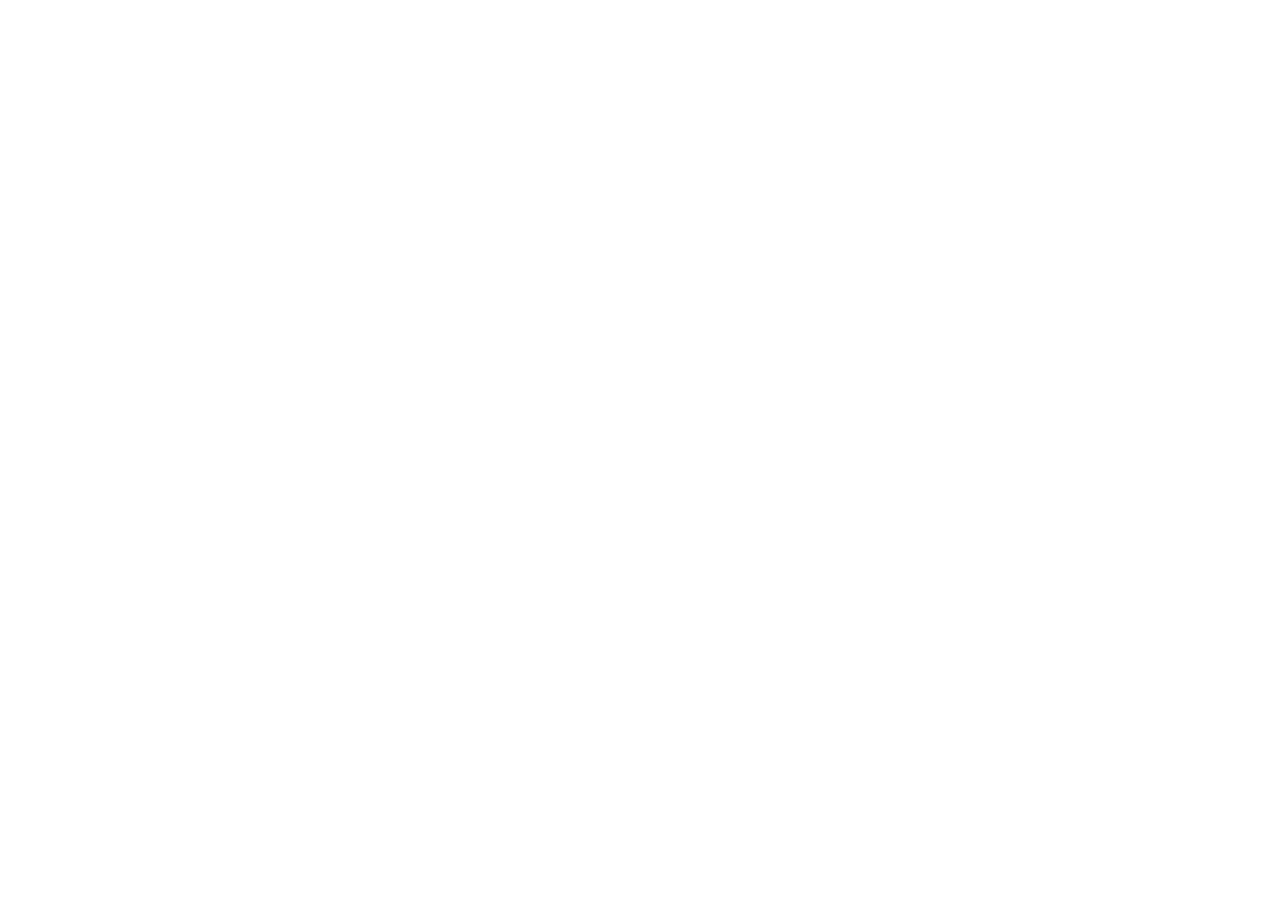
==== commit f638b9ab: "Redirect retired Exit Planner to LeapGauge The $49 Exit Planner is retired. Home and /exit/ now forw" ====
--- a/exit/index.html
+++ b/exit/index.html
@@ -1,79 +1,24 @@
 <!DOCTYPE html>
 <html lang="en">
 <head>
-  <meta charset="UTF-8" />
-  <meta name="viewport" content="width=device-width, initial-scale=1.0" />
-  <title>Moonshot Exit Planner | Personalized Business Readiness Plan</title>
-  <meta name="description" content="Answer six focused questions and get a personalized AI-powered readiness score, runway assessment, business concept, Income Bridge, Network Activation plan, and 90-Day Escape Plan from Moonshot Consulting." />
-  <meta name="keywords" content="exit planner, quit job, start a business, business readiness, income bridge, 90 day plan, Moonshot Consulting" />
-  <meta name="author" content="Moonshot Consulting" />
-  <meta name="robots" content="index, follow" />
-  <link rel="canonical" href="https://moonshotexitplanner.com/exit/" />
-  <meta property="og:type" content="website" />
-  <meta property="og:url" content="https://moonshotexitplanner.com/exit/" />
-  <meta property="og:title" content="Moonshot Exit Planner" />
-  <meta property="og:description" content="Get a personalized AI-powered business readiness plan in minutes." />
-  <meta property="og:image" content="https://moonshotexitplanner.com/exit/MoonshotLogo.webp" />
-  <meta name="twitter:card" content="summary_large_image" />
-  <meta name="twitter:title" content="Moonshot Exit Planner" />
-  <meta name="twitter:description" content="Get your readiness score, runway assessment, and 90-day escape plan." />
-  <meta name="twitter:image" content="https://moonshotexitplanner.com/exit/MoonshotLogo.webp" />
-  <script type="application/ld+json">{"@context":"https://schema.org","@type":"WebApplication","name":"Moonshot Exit Planner","url":"https://moonshotexitplanner.com/exit/","applicationCategory":"BusinessApplication","operatingSystem":"Web","offers":{"@type":"Offer","price":"0","priceCurrency":"USD"},"provider":{"@type":"Organization","name":"Moonshot Consulting"}}</script>
-  <link rel="preconnect" href="https://fonts.googleapis.com">
-  <link rel="preconnect" href="https://fonts.gstatic.com" crossorigin>
-  <link href="https://fonts.googleapis.com/css2?family=Cormorant+Garamond:ital,wght@0,500;0,600;0,700;1,500&family=DM+Sans:wght@300;400;500;600;700&display=swap" rel="stylesheet">
+  <meta charset="UTF-8">
+  <meta name="viewport" content="width=device-width, initial-scale=1.0">
+  <title>Moonshot Exit Planner is now LeapGauge</title>
+  <meta name="robots" content="noindex, follow">
+  <link rel="canonical" href="https://leapgauge.com/">
+  <meta http-equiv="refresh" content="0; url=https://leapgauge.com/">
+  <script>window.location.replace("https://leapgauge.com/");</script>
   <style>
-    :root{--bg:#090d18;--bg2:#101629;--card:rgba(19,27,48,.82);--line:rgba(151,164,255,.18);--line2:rgba(255,255,255,.1);--text:#f4f6ff;--muted:#aab3cf;--muted2:#717b9a;--brand:#7c8cff;--brand2:#9a6cff;--cyan:#62d8ff;--green:#55d68b;--yellow:#f2b94b;--red:#ff6d7a;--shadow:0 24px 80px rgba(0,0,0,.42);--r:24px;--speed:.28s cubic-bezier(.2,.8,.2,1)}*{box-sizing:border-box;margin:0;padding:0}html{scroll-behavior:smooth}body{min-height:100vh;background:radial-gradient(circle at 16% 10%,rgba(124,140,255,.18),transparent 28%),radial-gradient(circle at 86% 16%,rgba(98,216,255,.1),transparent 30%),linear-gradient(135deg,#070a13 0%,#12182a 45%,#090d18 100%);color:var(--text);font-family:'DM Sans',system-ui,sans-serif;line-height:1.55;overflow-x:hidden}body:before{content:"";position:fixed;inset:0;background-image:linear-gradient(rgba(255,255,255,.035) 1px,transparent 1px),linear-gradient(90deg,rgba(255,255,255,.03) 1px,transparent 1px);background-size:64px 64px;mask-image:radial-gradient(circle at 50% 0%,black,transparent 72%);pointer-events:none}button,input,textarea{font:inherit}.wrap{position:relative;z-index:1;max-width:1120px;margin:0 auto;padding:26px 22px 80px}.header{display:flex;align-items:center;justify-content:space-between;gap:18px;margin-bottom:30px}.brand{display:flex;align-items:center;gap:14px}.brand img{height:58px;width:auto;filter:drop-shadow(0 10px 28px rgba(124,140,255,.16))}.brand-word{font-family:'Cormorant Garamond',serif;font-size:36px;font-style:italic;letter-spacing:-.04em}.brand-word b{font-family:'DM Sans';font-style:normal;letter-spacing:-.06em}.status-pill{border:1px solid var(--line);background:rgba(255,255,255,.05);border-radius:999px;padding:10px 14px;color:var(--muted);font-size:13px}.hero{display:grid;grid-template-columns:1.08fr .92fr;gap:26px;align-items:stretch}.hero-copy,.panel{background:linear-gradient(180deg,rgba(19,27,48,.88),rgba(13,18,33,.78));border:1px solid var(--line);border-radius:var(--r);box-shadow:var(--shadow);backdrop-filter:blur(18px)}.hero-copy{padding:42px}.eyebrow{color:var(--cyan);font-size:12px;font-weight:700;text-transform:uppercase;letter-spacing:.18em;margin-bottom:14px}.hero h1{font-size:clamp(42px,6vw,76px);line-height:.93;letter-spacing:-.07em;margin-bottom:18px}.serif{font-family:'Cormorant Garamond',serif;font-style:italic;font-weight:600;letter-spacing:-.05em}.hero p{color:var(--muted);font-size:18px;max-width:680px}.trust-row{display:grid;grid-template-columns:repeat(3,1fr);gap:12px;margin-top:30px}.trust{background:rgba(255,255,255,.045);border:1px solid var(--line2);border-radius:15px;padding:15px}.trust strong{display:block;font-size:22px;color:#fff}.trust span{color:var(--muted2);font-size:12px}.panel{padding:24px}.path-title{font-size:18px;font-weight:700;margin-bottom:6px}.path-sub{color:var(--muted);font-size:14px;margin-bottom:18px}.path-grid{display:grid;gap:14px}.path-card{width:100%;text-align:left;border:1px solid var(--line);background:linear-gradient(135deg,rgba(255,255,255,.075),rgba(255,255,255,.03));border-radius:18px;padding:20px;cursor:pointer;color:var(--text);transition:transform var(--speed),border-color var(--speed),background var(--speed)}.path-card:hover{transform:translateY(-3px);border-color:rgba(124,140,255,.65);background:linear-gradient(135deg,rgba(124,140,255,.16),rgba(255,255,255,.04))}.icon{width:42px;height:42px;display:grid;place-items:center;border-radius:13px;background:rgba(124,140,255,.14);font-size:20px;margin-bottom:14px}.path-card h3{font-size:18px;margin-bottom:8px}.path-card p{font-size:14px;color:var(--muted);margin-bottom:12px}.tag{display:inline-flex;border:1px solid rgba(124,140,255,.3);color:#c9ceff;border-radius:999px;padding:5px 9px;font-size:11px;font-weight:700;text-transform:uppercase;letter-spacing:.08em}.progress-wrap{display:none;max-width:720px;margin:0 auto 18px}.progress-meta{display:flex;justify-content:space-between;color:var(--muted);font-size:13px;margin-bottom:9px}.bar{height:6px;background:rgba(255,255,255,.08);border-radius:999px;overflow:hidden}.fill{height:100%;width:0;background:linear-gradient(90deg,var(--brand),var(--cyan));border-radius:inherit;transition:width var(--speed)}.quiz{display:none;max-width:720px;margin:0 auto}.card{display:none;background:linear-gradient(180deg,rgba(19,27,48,.94),rgba(13,18,33,.88));border:1px solid var(--line);border-radius:var(--r);box-shadow:var(--shadow);padding:34px;animation:rise .35s ease both}.card.active,.results.active,.loading.active,.deep.active{display:block}@keyframes rise{from{opacity:0;transform:translateY(18px)}to{opacity:1;transform:translateY(0)}}.step-kicker{font-size:12px;font-weight:800;text-transform:uppercase;letter-spacing:.18em;color:var(--brand);margin-bottom:14px}.card h2{font-size:clamp(26px,4vw,38px);line-height:1.05;letter-spacing:-.05em;margin-bottom:10px}.hint{color:var(--muted);margin-bottom:24px}.field{margin:18px 0}.field label{display:block;color:#dbe1ff;font-size:13px;font-weight:700;margin-bottom:8px}.input,textarea{width:100%;border:1px solid var(--line);background:rgba(255,255,255,.055);color:var(--text);border-radius:14px;padding:15px 16px;outline:none;transition:border-color var(--speed),box-shadow var(--speed)}.input:focus,textarea:focus{border-color:rgba(124,140,255,.8);box-shadow:0 0 0 4px rgba(124,140,255,.12)}textarea{min-height:98px;resize:vertical}.options{display:grid;gap:12px}.option{display:flex;gap:12px;align-items:flex-start;border:1px solid var(--line);background:rgba(255,255,255,.045);border-radius:15px;padding:15px;cursor:pointer;transition:all var(--speed)}.option:hover,.option.selected{border-color:rgba(124,140,255,.78);background:rgba(124,140,255,.11)}.radio{width:19px;height:19px;border:2px solid rgba(170,179,207,.45);border-radius:50%;margin-top:2px;flex:0 0 auto}.option.selected .radio{border-color:var(--brand);box-shadow:inset 0 0 0 4px var(--bg),inset 0 0 0 9px var(--brand)}.option strong{display:block;margin-bottom:2px}.option span{color:var(--muted);font-size:13px}.row{display:flex;gap:12px;justify-content:space-between;align-items:center;margin-top:26px}.btn{border:0;border-radius:13px;padding:14px 22px;font-weight:800;cursor:pointer;transition:transform var(--speed),opacity var(--speed),box-shadow var(--speed);display:inline-flex;align-items:center;justify-content:center;gap:8px;text-decoration:none}.btn:hover{transform:translateY(-2px)}.btn:disabled{opacity:.45;cursor:not-allowed;transform:none}.btn-primary{background:linear-gradient(135deg,var(--brand),var(--brand2));color:white;box-shadow:0 16px 36px rgba(124,140,255,.24)}.btn-ghost{background:rgba(255,255,255,.06);color:var(--muted);border:1px solid var(--line)}.error{display:none;color:#ffd1d5;background:rgba(255,109,122,.1);border:1px solid rgba(255,109,122,.28);border-radius:12px;padding:12px 14px;margin-top:16px;font-size:14px}.runway{display:none;margin-top:12px;padding:15px;border-radius:14px;border:1px solid var(--line);background:rgba(255,255,255,.04)}.loading{display:none;max-width:760px;margin:44px auto;background:var(--card);border:1px solid var(--line);border-radius:var(--r);padding:42px;text-align:center;box-shadow:var(--shadow)}.loader{width:68px;height:68px;border-radius:50%;border:4px solid rgba(255,255,255,.1);border-top-color:var(--cyan);margin:0 auto 20px;animation:spin 1s linear infinite}@keyframes spin{to{transform:rotate(360deg)}}.loading p{color:var(--muted)}.results{display:none}.results-head{display:grid;grid-template-columns:330px 1fr;gap:22px;margin-bottom:22px}.score,.result-card{background:linear-gradient(180deg,rgba(19,27,48,.92),rgba(13,18,33,.86));border:1px solid var(--line);border-radius:var(--r);box-shadow:var(--shadow);padding:28px}.ring{position:relative;width:184px;height:184px;margin:0 auto 18px}.ring svg{transform:rotate(-90deg)}.ring circle{fill:none;stroke-width:14}.ring .track{stroke:rgba(255,255,255,.08)}.ring .meter{stroke:var(--brand);stroke-linecap:round;stroke-dasharray:534;stroke-dashoffset:534;transition:stroke-dashoffset 1s ease,stroke .4s ease}.score-num{position:absolute;inset:0;display:grid;place-items:center;font-size:48px;font-weight:800;letter-spacing:-.05em}.score-label{text-align:center;font-weight:800;font-size:18px}.mode-switch{display:flex;gap:10px;flex-wrap:wrap;margin-top:16px}.mode-pill{border:1px solid var(--line);background:rgba(255,255,255,.045);color:var(--muted);border-radius:999px;padding:8px 12px;font-size:12px;font-weight:800;text-transform:uppercase;letter-spacing:.08em}.mode-pill.active{background:rgba(124,140,255,.16);color:#dce1ff;border-color:rgba(124,140,255,.55)}.recommend{display:inline-flex;border-radius:999px;padding:8px 13px;font-size:12px;font-weight:900;text-transform:uppercase;letter-spacing:.12em;margin-bottom:14px}.recommend.proceed{background:rgba(85,214,139,.13);color:#9dffc3}.recommend.wait{background:rgba(242,185,75,.13);color:#ffd786}.recommend.pivot{background:rgba(255,109,122,.13);color:#ffb3ba}.grid{display:grid;grid-template-columns:repeat(2,1fr);gap:18px;margin-bottom:18px}.result-card h3{font-size:24px;letter-spacing:-.04em;margin-bottom:12px}.result-card p{color:var(--muted);margin-bottom:12px}.mini{font-size:12px;font-weight:900;text-transform:uppercase;letter-spacing:.15em;color:var(--cyan);margin-bottom:12px}.list{display:grid;gap:11px}.li{display:flex;gap:11px;color:var(--muted);font-size:14px}.li:before{content:"→";color:var(--brand);font-weight:900;flex:0 0 auto}.phase{border-left:3px solid var(--brand);padding-left:16px;margin:16px 0}.phase strong{display:block;color:#fff;margin-bottom:8px}.script{background:rgba(255,255,255,.055);border:1px solid var(--line);border-radius:15px;padding:16px;color:#dce2ff;font-size:14px;white-space:pre-wrap}.deep{display:none;max-width:820px;margin:0 auto}.chat{height:420px;overflow:auto;border:1px solid var(--line);border-radius:18px;background:rgba(255,255,255,.035);padding:18px;display:grid;gap:13px;margin:18px 0}.msg{max-width:82%;padding:13px 15px;border-radius:16px;color:#eef2ff}.msg.assistant{background:rgba(124,140,255,.13);border:1px solid rgba(124,140,255,.2)}.msg.user{justify-self:end;background:rgba(98,216,255,.12);border:1px solid rgba(98,216,255,.22)}.chat-input{display:flex;gap:10px}.chat-input input{flex:1}.footer{text-align:center;color:var(--muted2);font-size:13px;margin-top:46px}.footer a{color:#c9ceff;text-decoration:none}.toast{display:none;position:fixed;left:50%;bottom:28px;transform:translateX(-50%);background:#10182d;border:1px solid var(--line);border-radius:999px;padding:12px 18px;color:#fff;z-index:20;box-shadow:var(--shadow)}@media(max-width:850px){.hero,.results-head,.grid{grid-template-columns:1fr}.hero-copy{padding:30px}.trust-row{grid-template-columns:1fr}.header{align-items:flex-start}.status-pill{display:none}.wrap{padding:18px 14px 58px}.card,.score,.result-card,.loading{padding:24px}.row{flex-direction:column-reverse}.btn{width:100%}.brand img{height:48px}.chat-input{flex-direction:column}}
-  </style>
-  <style>
-    .privacy-note{margin:12px 0;color:#d2daef;font-size:13px;line-height:1.55}.privacy-note a{color:#c9ceff;text-decoration:underline;text-underline-offset:3px}.privacy-note strong{color:#fff}
+    body { font-family: system-ui, -apple-system, Segoe UI, Roboto, sans-serif; background: #faf8f4; color: #1d1d1b; margin: 0; display: flex; min-height: 100vh; align-items: center; justify-content: center; }
+    main { max-width: 32rem; padding: 2rem; text-align: center; line-height: 1.5; }
+    a { color: #153e35; font-weight: 600; }
   </style>
 </head>
 <body>
-  <main class="wrap">
-    <header class="header"><div class="brand"><img src="MoonshotLogo.webp" onerror="this.style.display='none';document.querySelector('.brand-word').style.display='block'" alt="Moonshot Consulting"><div class="brand-word" style="display:none">moon<b>shot</b></div></div><div class="status-pill">AI-powered readiness plan • Built by Moonshot Consulting</div></header>
-    <section id="intro" class="hero"><div class="hero-copy"><div class="eyebrow">Moonshot Exit Planner</div><h1>Know if you are ready to <span class="serif">leave</span> before you leap.</h1><p>Answer six honest questions and receive a personalized readiness score, runway assessment, business concept, Income Bridge, Network Activation plan, and 90-Day Escape Plan.</p><div class="trust-row"><div class="trust"><strong>6</strong><span>focused questions</span></div><div class="trust"><strong>AI</strong><span>personalized plan</span></div><div class="trust"><strong>90</strong><span>days of action</span></div></div></div><aside class="panel"><div class="path-title">Choose your planning path</div><div class="path-sub">Both paths start with your email and end with a custom plan.</div><div class="path-grid"><button class="path-card" onclick="startQuiz('quick')"><div class="icon">⚡</div><h3>Quick Plan</h3><p>A polished 6-step assessment with a full AI plan in about three minutes.</p><span class="tag">Fastest</span></button><button class="path-card" onclick="startDeepDive()"><div class="icon">☾</div><h3>Deep Dive</h3><p>A conversational intake for richer nuance before generating your plan.</p><span class="tag">More context</span></button></div></aside></section>
-    <section class="progress-wrap" id="progressWrap"><div class="progress-meta"><span id="stepText">Step 1 of 6</span><span id="pctText">0%</span></div><div class="bar"><div class="fill" id="barFill"></div></div></section>
-    <section class="quiz" id="quiz">
-      <div class="card" id="step1"><div class="step-kicker">Step 1 of 6</div><h2>Where should we send your plan?</h2><p class="hint">Your email anchors the plan and lets Moonshot follow up with useful next steps.</p><div class="field"><label for="firstName">First name</label><input class="input" id="firstName" autocomplete="given-name" placeholder="Alex"></div><div class="field"><label for="email">Email</label><input class="input" id="email" type="email" autocomplete="email" placeholder="alex@company.com"></div><div class="error" id="err1"></div><div class="row"><button class="btn btn-ghost" onclick="goHome()">Back</button><button class="btn btn-primary" onclick="nextFromEmail()">Start assessment →</button></div></div>
-      <div class="card" id="step2"><div class="step-kicker">Step 2 of 6</div><h2>What is your employment situation?</h2><p class="hint">This determines how aggressive your exit plan should be.</p><div class="options" data-key="employment"><div class="option" data-value="employed-stable"><div class="radio"></div><div><strong>Stable job, but ready for more</strong><span>I can plan carefully while income continues.</span></div></div><div class="option" data-value="employed-burned-out"><div class="radio"></div><div><strong>Employed and burned out</strong><span>I need a realistic path without panic decisions.</span></div></div><div class="option" data-value="laid-off"><div class="radio"></div><div><strong>Laid off or between roles</strong><span>Speed and income bridge matter immediately.</span></div></div><div class="option" data-value="freelancing"><div class="radio"></div><div><strong>Already freelancing or consulting</strong><span>I have some market activity and want structure.</span></div></div></div><div class="field"><label for="employmentNotes">Context, if helpful</label><textarea id="employmentNotes" placeholder="What is pushing you to consider this now?"></textarea></div><div class="error" id="err2"></div><div class="row"><button class="btn btn-ghost" onclick="prevStep()">← Back</button><button class="btn btn-primary" onclick="nextStepRequired('employment','err2')">Continue →</button></div></div>
-      <div class="card" id="step3"><div class="step-kicker">Step 3 of 6</div><h2>How much financial runway do you have?</h2><p class="hint">Enter rough numbers. The plan will turn this into a survival runway.</p><div class="field"><label for="savings">Accessible savings</label><input class="input" id="savings" inputmode="numeric" placeholder="$25,000"></div><div class="field"><label for="expenses">Monthly must-pay expenses</label><input class="input" id="expenses" inputmode="numeric" placeholder="$5,000"></div><div class="runway" id="runwayBox"><strong id="runwayMonths">— months</strong><p id="runwayCopy"></p></div><div class="error" id="err3"></div><div class="row"><button class="btn btn-ghost" onclick="prevStep()">← Back</button><button class="btn btn-primary" onclick="nextFromRunway()">Continue →</button></div></div>
-      <div class="card" id="step4"><div class="step-kicker">Step 4 of 6</div><h2>Have you tested any business ideas?</h2><p class="hint">Even a conversation counts. What happened when you put something out there?</p><div class="options" data-key="testing"><div class="option" data-value="paid-or-committed"><div class="radio"></div><div><strong>Yes — someone paid or clearly intended to pay</strong><span>Real validation exists.</span></div></div><div class="option" data-value="strong-interest"><div class="radio"></div><div><strong>Strong interest, but no money yet</strong><span>There may be a testable offer nearby.</span></div></div><div class="option" data-value="untested-idea"><div class="radio"></div><div><strong>I have an idea but have not tested it yet</strong><span>The plan should prioritize validation.</span></div></div><div class="option" data-value="no-specific-idea"><div class="radio"></div><div><strong>I do not have a specific idea yet</strong><span>The plan should mine skills and market pain.</span></div></div></div><div class="field"><label for="testingNotes">Tell us more</label><textarea id="testingNotes" placeholder="What did you try? What did people say?"></textarea></div><div class="error" id="err4"></div><div class="row"><button class="btn btn-ghost" onclick="prevStep()">← Back</button><button class="btn btn-primary" onclick="nextStepRequired('testing','err4')">Continue →</button></div></div>
-      <div class="card" id="step5"><div class="step-kicker">Step 5 of 6</div><h2>What skills or experience can you monetize?</h2><p class="hint">Think outcomes, not job titles: sales, operations, finance, design, people leadership, systems, niche knowledge.</p><div class="field"><label for="skills">Skills, experience, industries, wins</label><textarea id="skills" placeholder="I have 10 years in healthcare ops, managed teams, built reporting systems..."></textarea></div><div class="options" data-key="confidence"><div class="option" data-value="high"><div class="radio"></div><div><strong>I know my strongest expertise</strong><span>I can name the problems I solve.</span></div></div><div class="option" data-value="medium"><div class="radio"></div><div><strong>I have useful skills but need positioning</strong><span>I need help packaging them.</span></div></div><div class="option" data-value="low"><div class="radio"></div><div><strong>I am unsure what is marketable</strong><span>I need discovery and offer design.</span></div></div></div><div class="error" id="err5"></div><div class="row"><button class="btn btn-ghost" onclick="prevStep()">← Back</button><button class="btn btn-primary" onclick="nextFromSkills()">Continue →</button></div></div>
-      <div class="card" id="step6"><div class="step-kicker">Step 6 of 6</div><h2>How much time can you commit each week?</h2><p class="hint">Your 90-day plan will match your actual capacity.</p><div class="options" data-key="time"><div class="option" data-value="0-3"><div class="radio"></div><div><strong>0–3 hours</strong><span>Micro-tests only.</span></div></div><div class="option" data-value="4-7"><div class="radio"></div><div><strong>4–7 hours</strong><span>A steady nights-and-weekends build.</span></div></div><div class="option" data-value="8-15"><div class="radio"></div><div><strong>8–15 hours</strong><span>Enough for weekly outreach and delivery tests.</span></div></div><div class="option" data-value="16+"><div class="radio"></div><div><strong>16+ hours</strong><span>A serious sprint toward paid traction.</span></div></div></div><div class="field"><label for="constraints">Constraints or commitments</label><textarea id="constraints" placeholder="Kids, travel, debt, health, caregiving, notice period..."></textarea></div><div class="error" id="err6"></div><div class="row"><button class="btn btn-ghost" onclick="prevStep()">← Back</button><button class="btn btn-primary" onclick="finishQuick()">Build my plan →</button></div></div>
-    </section>
-    <section class="deep" id="deep"><div class="card active"><div class="step-kicker">Deep Dive Intake</div><h2>Let’s go deeper before we build the plan.</h2><p class="hint">Share where you are, what you are considering, and what feels risky. The AI will ask a few focused follow-ups, then generate the same full planner output.</p><div class="field"><label for="deepEmail">Email</label><input class="input" id="deepEmail" type="email" placeholder="alex@company.com"></div><div class="chat" id="chat"><div class="msg assistant">What is making you consider an exit right now, and what kind of business are you imagining?</div></div><div class="chat-input"><input class="input" id="chatInput" placeholder="Type your answer..."><button class="btn btn-primary" onclick="sendDeepMessage()">Send</button></div><div class="row"><button class="btn btn-ghost" onclick="goHome()">Back</button><button class="btn btn-primary" onclick="finishDeepDive()">Generate plan →</button></div><div class="error" id="deepErr"></div></div></section>
-    <section class="loading" id="loading"><div class="loader"></div><h2>Building your Moonshot plan…</h2><p>Scoring readiness, assessing runway, shaping an offer, and writing your action plan.</p></section>
-    <section class="results" id="results"><div class="results-head"><div class="score"><div class="ring"><svg width="184" height="184"><circle class="track" cx="92" cy="92" r="85"></circle><circle class="meter" id="meter" cx="92" cy="92" r="85"></circle></svg><div class="score-num"><span id="scoreNum">—</span></div></div><div class="score-label" id="scoreLabel">Readiness Score</div><div class="mode-switch"><span class="mode-pill" id="quickPill">Quick Plan</span><span class="mode-pill" id="deepPill">Deep Dive</span></div></div><div class="result-card"><div id="recommend" class="recommend">Recommendation</div><h3 id="headline">Your personalized exit plan</h3><p id="narrative"></p><button class="btn btn-ghost" onclick="shareResults()">Copy planner link</button></div></div><div class="grid"><div class="result-card"><div class="mini">Runway Assessment</div><h3 id="runwayTitle">—</h3><p id="runwayInsight"></p><div class="list" id="runwayActions"></div></div><div class="result-card"><div class="mini">Business Concept</div><h3 id="conceptName">—</h3><p id="conceptRationale"></p><p id="monetization"></p></div></div><div class="grid"><div class="result-card"><div class="mini">Income Bridge</div><h3>Cash while you build</h3><p id="incomeStrategy"></p><div class="list" id="incomeSteps"></div></div><div class="result-card"><div class="mini">Network Activation</div><h3>Who to contact next</h3><div class="list" id="networkPeople"></div><div class="script" id="networkScript"></div></div></div><div class="result-card"><div class="mini">90-Day Escape Plan</div><h3>Your week-by-week path</h3><div id="planPhases"></div></div><div class="grid"><div class="result-card"><div class="mini">Immediate Next Steps</div><h3>Start here</h3><div class="list" id="nextSteps"></div></div><div class="result-card"><div class="mini">Moonshot Support</div><h3>Want a second set of eyes?</h3><p>If you want help pressure-testing the offer, runway, and first outreach sprint, book a free Moonshot strategy call.</p><a class="btn btn-primary" href="https://calendly.com/moonshotconsultingdc-info/moonshot-introduction" target="_blank" rel="noopener">Book a strategy call →</a></div></div></section>
-    <footer class="footer">Moonshot Consulting DC · Built for people ready to build · <a href="https://moonshotconsultingdc.com" target="_blank" rel="noopener">Visit our website →</a></footer>
-  </main><div class="toast" id="toast">Link copied.</div>
-<script>
-const PROXY_URL='https://moonshot-proxy.onrender.com/v1/messages';const state={mode:'quick',step:1,firstName:'',email:'',employment:'',employmentNotes:'',savings:0,expenses:0,runwayMonths:0,runwayTier:'',testing:'',testingNotes:'',skills:'',confidence:'',time:'',constraints:'',deepMessages:[]};const $=id=>document.getElementById(id);function show(el){el.style.display='block'}function hide(el){el.style.display='none'}function goHome(){hide($('progressWrap'));hide($('quiz'));hide($('deep'));hide($('results'));hide($('loading'));show($('intro'));window.scrollTo({top:0,behavior:'smooth'})}function startQuiz(mode='quick'){state.mode=mode;hide($('intro'));hide($('results'));hide($('deep'));show($('progressWrap'));show($('quiz'));state.step=1;showStep()}function startDeepDive(){state.mode='deep';hide($('intro'));hide($('results'));hide($('quiz'));hide($('progressWrap'));show($('deep'));window.scrollTo({top:0,behavior:'smooth'})}function showStep(){document.querySelectorAll('.quiz .card').forEach(c=>c.classList.remove('active'));$('step'+state.step).classList.add('active');$('stepText').textContent='Step '+state.step+' of 6';$('pctText').textContent=Math.round((state.step-1)/6*100)+'%';$('barFill').style.width=((state.step-1)/6*100)+'%';window.scrollTo({top:0,behavior:'smooth'})}function prevStep(){state.step=Math.max(1,state.step-1);showStep()}function nextStep(){state.step=Math.min(6,state.step+1);showStep()}function setError(id,msg){const e=$(id);e.textContent=msg;e.style.display=msg?'block':'none'}function cleanMoney(v){return Number(String(v||'').replace(/[^0-9.]/g,''))||0}function validEmail(v){return /^[^\s@]+@[^\s@]+\.[^\s@]+$/.test(v)}function selected(key){return document.querySelector(`.options[data-key="${key}"] .option.selected`)?.dataset.value||''}document.querySelectorAll('.option').forEach(opt=>opt.addEventListener('click',()=>{const group=opt.closest('.options');group.querySelectorAll('.option').forEach(o=>o.classList.remove('selected'));opt.classList.add('selected');state[group.dataset.key]=opt.dataset.value;}));['savings','expenses'].forEach(id=>$(id).addEventListener('input',calcRunway));function calcRunway(){state.savings=cleanMoney($('savings').value);state.expenses=cleanMoney($('expenses').value);if(state.savings>0&&state.expenses>0){state.runwayMonths=+(state.savings/state.expenses).toFixed(1);state.runwayTier=state.runwayMonths>=9?'green':state.runwayMonths>=4?'yellow':'red';$('runwayMonths').textContent=state.runwayMonths+' months';$('runwayCopy').textContent=state.runwayTier==='green'?'Strong runway. You can test deliberately before resigning.':state.runwayTier==='yellow'?'Usable runway. The plan should create paid validation before any hard exit.':'Tight runway. Income bridge comes first; do not rely on savings alone.';show($('runwayBox'));}else hide($('runwayBox'))}function nextFromEmail(){state.firstName=$('firstName').value.trim();state.email=$('email').value.trim();if(!state.firstName)return setError('err1','Please enter your first name.');if(!validEmail(state.email))return setError('err1','Please enter a valid email.');setError('err1','');nextStep()}function nextStepRequired(key,err){if(!selected(key))return setError(err,'Please choose the option closest to your situation.');state.employmentNotes=$('employmentNotes').value.trim();state.testingNotes=$('testingNotes').value.trim();setError(err,'');nextStep()}function nextFromRunway(){calcRunway();if(!state.savings||!state.expenses)return setError('err3','Please enter both savings and monthly expenses.');setError('err3','');nextStep()}function nextFromSkills(){state.skills=$('skills').value.trim();state.confidence=selected('confidence');if(state.skills.length<12)return setError('err5','Share a little more about your skills or experience.');if(!state.confidence)return setError('err5','Please choose your confidence level.');setError('err5','');nextStep()}function collectFinal(){state.time=selected('time');state.constraints=$('constraints').value.trim();state.employment=selected('employment');state.testing=selected('testing');}async function finishQuick(){collectFinal();if(!state.time)return setError('err6','Please choose your weekly time availability.');setError('err6','');await generatePlan('quick')}function addChat(role,text){const div=document.createElement('div');div.className='msg '+role;div.textContent=text;$('chat').appendChild(div);$('chat').scrollTop=$('chat').scrollHeight;state.deepMessages.push({role,text})}async function sendDeepMessage(){const input=$('chatInput');const text=input.value.trim();if(!text)return;addChat('user',text);input.value='';const count=state.deepMessages.filter(m=>m.role==='user').length;const reply=count<2?'What skills, relationships, or past wins could you turn into a paid offer first?':count<4?'What financial or life constraints would make the exit feel unsafe if ignored?':'I think I have enough to build the plan. Add anything else or press Generate plan.';setTimeout(()=>addChat('assistant',reply),350)}async function finishDeepDive(){state.email=$('deepEmail').value.trim();state.firstName=state.email.split('@')[0]||'there';if(!validEmail(state.email))return setError('deepErr','Please enter a valid email before generating your plan.');if(state.deepMessages.filter(m=>m.role==='user').length===0)return setError('deepErr','Share at least one message so the plan can be personalized.');setError('deepErr','');await generatePlan('deep')}function promptFor(mode){const details=mode==='deep'?`Deep dive transcript:\n${state.deepMessages.map(m=>m.role.toUpperCase()+': '+m.text).join('\n')}`:`Quiz answers:\nName: ${state.firstName}\nEmail: ${state.email}\nEmployment: ${state.employment}\nEmployment notes: ${state.employmentNotes}\nSavings: $${state.savings}\nMonthly expenses: $${state.expenses}\nRunway months: ${state.runwayMonths}\nBusiness testing: ${state.testing}\nTesting notes: ${state.testingNotes}\nSkills: ${state.skills}\nConfidence: ${state.confidence}\nWeekly time: ${state.time}\nConstraints: ${state.constraints}`;return `You are an expert business exit strategist for Moonshot Consulting. Create a premium, practical business readiness plan based on the user's inputs. Return ONLY valid JSON, no markdown fences. Use specific details from the answers. Be direct, encouraging, and safety-minded.\n\n${details}\n\nRequired JSON schema exactly:\n{"readiness_score":number,"readiness_label":string,"recommendation":"proceed"|"wait"|"pivot","headline":string,"narrative":string,"runway_assessment":{"title":string,"insight":string,"actions":[string,string,string]},"business_concept":{"name":string,"rationale":string,"monetization":string},"income_bridge":{"strategy":string,"steps":[string,string,string,string]},"network_activation":{"who_to_contact":[string,string,string,string,string],"script":string},"ninety_day_plan":[{"phase":string,"weeks":string,"actions":[string,string,string,string]},{"phase":string,"weeks":string,"actions":[string,string,string,string]},{"phase":string,"weeks":string,"actions":[string,string,string,string]}],"next_steps":[string,string,string,string]}`}
-async function generatePlan(mode){hide($('quiz'));hide($('deep'));hide($('results'));hide($('progressWrap'));show($('loading'));try{const res=await fetch(PROXY_URL,{method:'POST',headers:{'Content-Type':'application/json'},body:JSON.stringify({model:'claude-opus-4-5',max_tokens:2000,messages:[{role:'user',content:promptFor(mode)}]})});if(!res.ok)throw new Error('Proxy returned '+res.status);const data=await res.json();const raw=(data.content?.[0]?.text||data.completion||data.text||'').replace(/```json|```/g,'').trim();const json=JSON.parse(raw.slice(raw.indexOf('{'),raw.lastIndexOf('}')+1));render(json,mode)}catch(err){console.error(err);render(fallbackPlan(mode),mode)}}function fallbackPlan(mode){const months=state.runwayMonths||3;const rec=months>=6?'proceed':months>=3?'wait':'pivot';return {readiness_score:Math.max(35,Math.min(86,Math.round((months*6)+(state.testing==='paid-or-committed'?25:state.testing==='strong-interest'?16:7)+(state.confidence==='high'?18:10)+(state.time==='16+'?14:state.time==='8-15'?11:7)))),readiness_label:rec==='proceed'?'Strong but validate before resigning':rec==='wait'?'Promising with runway risk':'Stabilize income first',recommendation:rec,headline:'Your best exit is a staged, evidence-led transition',narrative:'You have enough signal to start building, but the safest path is to create paid proof and a cash bridge before making a permanent exit decision.',runway_assessment:{title:`${months||'Limited'} months of runway`,insight:'Treat runway as decision space, not permission to drift. Your next milestone is paid validation before increasing risk.',actions:['Set a monthly cash floor you will not cross','Create one income bridge offer this week','Review runway every Friday before adding commitments']},business_concept:{name:'Focused advisory sprint based on your strongest professional skill',rationale:'Your experience can be packaged as a narrow business outcome for people who already feel the pain you understand.',monetization:'Start with a fixed-fee diagnostic or two-week implementation sprint before building a larger service.'},income_bridge:{strategy:'Sell a narrow, low-risk consulting or freelance offer while keeping expenses controlled.',steps:['Package one outcome you can deliver in 7–14 days','Price the first version so a buyer can say yes quickly','Ask for referrals from warm contacts before cold outreach','Reserve at least half of new revenue for runway extension']},network_activation:{who_to_contact:['Former managers who trusted your judgment','Past clients or colleagues with budget authority','Peers in the industry who hear recurring pain','Founders or operators one step ahead of you','Friends who can make warm introductions'],script:'Hey — I’m testing a focused advisory offer around [specific outcome]. You came to mind because you understand this space. Would you be open to a 15-minute conversation this week so I can pressure-test the problem and see who else I should learn from?'},ninety_day_plan:[{phase:'Validate the sharpest offer',weeks:'Weeks 1–4',actions:['Define one painful buyer problem','Interview 10 warm contacts','Write a one-page offer','Ask 3 people for paid pilot feedback']},{phase:'Create paid proof',weeks:'Weeks 5–8',actions:['Deliver one small paid pilot','Capture before-and-after evidence','Refine pricing and promise','Build a repeatable outreach list']},{phase:'Decide with evidence',weeks:'Weeks 9–13',actions:['Compare revenue pace to runway needs','Choose proceed, wait, or pivot criteria','Line up next 3 paid conversations','Create a 30-day resignation or bridge plan only if metrics support it']}],next_steps:['Write the first version of your offer today','List 25 warm contacts by category','Send 5 validation messages this week','Book a strategy call if you want help pressure-testing the plan']}}function render(r,mode){hide($('loading'));show($('results'));$('results').classList.add('active');$('quickPill').classList.toggle('active',mode==='quick');$('deepPill').classList.toggle('active',mode==='deep');const score=Math.max(0,Math.min(100,Math.round(r.readiness_score||0)));$('scoreNum').textContent=score;$('scoreLabel').textContent=r.readiness_label||'Readiness Score';const meter=$('meter');const circ=2*Math.PI*85;meter.style.strokeDasharray=circ;setTimeout(()=>{meter.style.strokeDashoffset=circ-(score/100)*circ;meter.style.stroke=score>=70?'var(--green)':score>=45?'var(--yellow)':'var(--red)'},100);const rec=(r.recommendation||'wait').toLowerCase();$('recommend').textContent=rec==='proceed'?'Proceed with proof':rec==='pivot'?'Pivot before exit':'Wait and validate';$('recommend').className='recommend '+(rec==='proceed'?'proceed':rec==='pivot'?'pivot':'wait');$('headline').textContent=r.headline||'Your personalized exit plan';$('narrative').textContent=r.narrative||'';$('runwayTitle').textContent=r.runway_assessment?.title||'Runway assessment';$('runwayInsight').textContent=r.runway_assessment?.insight||'';list('runwayActions',r.runway_assessment?.actions);$('conceptName').textContent=r.business_concept?.name||'Business concept';$('conceptRationale').textContent=r.business_concept?.rationale||'';$('monetization').textContent=r.business_concept?.monetization?'💰 '+r.business_concept.monetization:'';$('incomeStrategy').textContent=r.income_bridge?.strategy||'';list('incomeSteps',r.income_bridge?.steps);list('networkPeople',r.network_activation?.who_to_contact);$('networkScript').textContent=r.network_activation?.script||'';list('nextSteps',r.next_steps);const phases=$('planPhases');phases.innerHTML='';(r.ninety_day_plan||[]).forEach(p=>{const div=document.createElement('div');div.className='phase';div.innerHTML=`<strong>${escapeHtml(p.phase||'Phase')} <span style="color:var(--muted);font-weight:600">${escapeHtml(p.weeks||'')}</span></strong><div class="list">${(p.actions||[]).map(a=>`<div class="li">${escapeHtml(a)}</div>`).join('')}</div>`;phases.appendChild(div)});window.scrollTo({top:0,behavior:'smooth'})}function list(id,items=[]){const el=$(id);el.innerHTML='';(items||[]).forEach(item=>{const div=document.createElement('div');div.className='li';div.textContent=item;el.appendChild(div)})}function escapeHtml(s){return String(s).replace(/[&<>'"]/g,c=>({'&':'&amp;','<':'&lt;','>':'&gt;',"'":'&#39;','"':'&quot;'}[c]))}function shareResults(){navigator.clipboard?.writeText(location.href.split('?')[0]);$('toast').style.display='block';setTimeout(()=>{$('toast').style.display='none'},2200)}window.addEventListener('keydown',e=>{if(e.key==='Enter'&&document.activeElement===$('chatInput'))sendDeepMessage()});
-</script>
-<script>
-function addPrivacyNote(inputId, message) {
-  const field = $(inputId).closest('.field');
-  const note = document.createElement('p');
-  const link = document.createElement('a');
-  note.className = 'privacy-note';
-  note.append(document.createTextNode(message + ' '));
-  link.href = '/privacy/';
-  link.textContent = 'Read the draft privacy notice.';
-  note.appendChild(link);
-  field.insertAdjacentElement('afterend', note);
-}
-
-$('step1').querySelector('h2').textContent = 'Add your contact details';
-$('step1').querySelector('.hint').textContent = 'Your plan appears on this page, not by email. Quick Plan includes your name and email with the answers you submit.';
-addPrivacyNote('email', 'When you build a Quick Plan, your name, email, and answers go to Moonshot’s planning service hosted by Render. Its current AI request is rejected, so this version generates a fallback plan in your browser.');
-addPrivacyNote('deepEmail', 'Deep Dive sends the conversation transcript to Moonshot’s planning service hosted by Render; it does not include your email field in that request. Its current AI request is rejected, so this version generates a fallback plan in your browser.');
-
-const privacyLink = document.createElement('a');
-privacyLink.href = '/privacy/';
-privacyLink.textContent = 'Privacy notice';
-privacyLink.style.marginLeft = '8px';
-document.querySelector('.footer').appendChild(privacyLink);
-</script>
+  <main>
+    <h1>The Exit Planner is now LeapGauge</h1>
+    <p>LeapGauge is a free tool from Moonshot Consulting for weighing your options, modeling your runway, and building a 90-day plan.</p>
+    <p><a href="https://leapgauge.com/">Go to LeapGauge</a></p>
+  </main>
 </body>
 </html>
